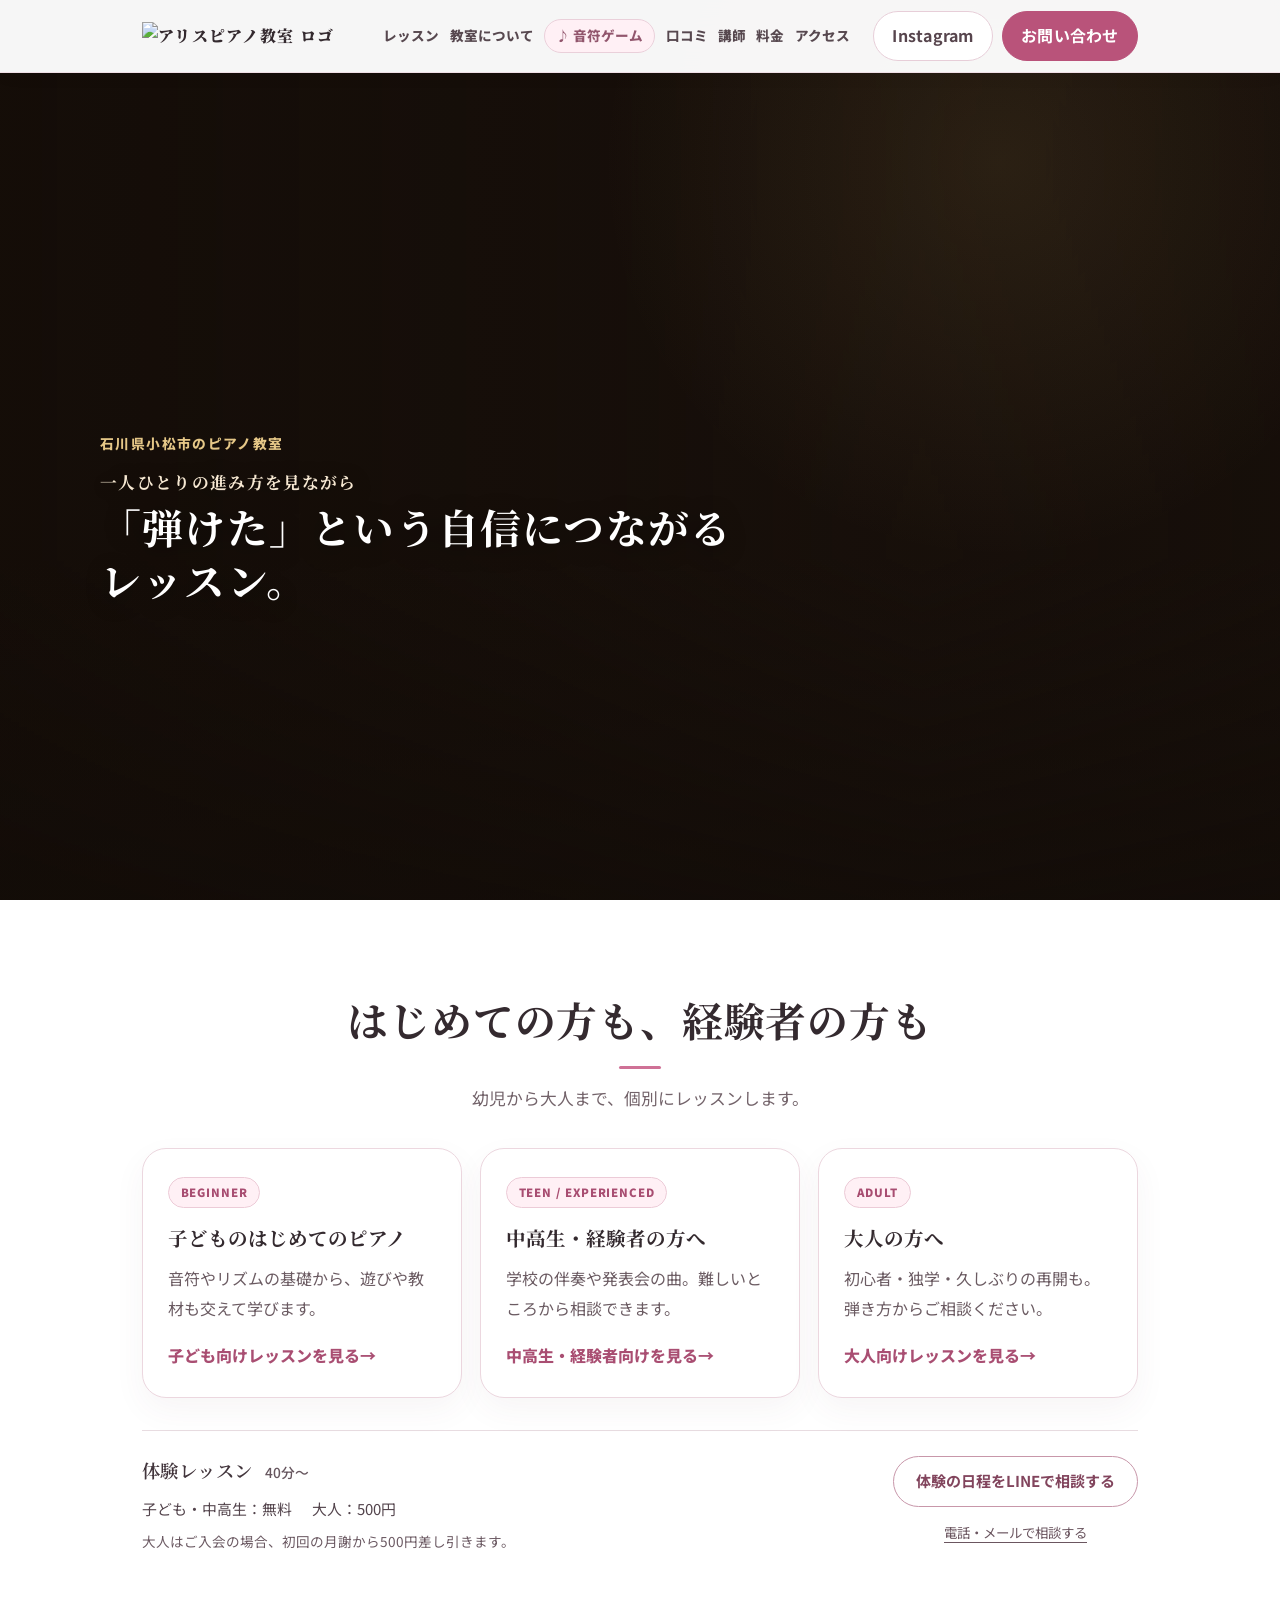
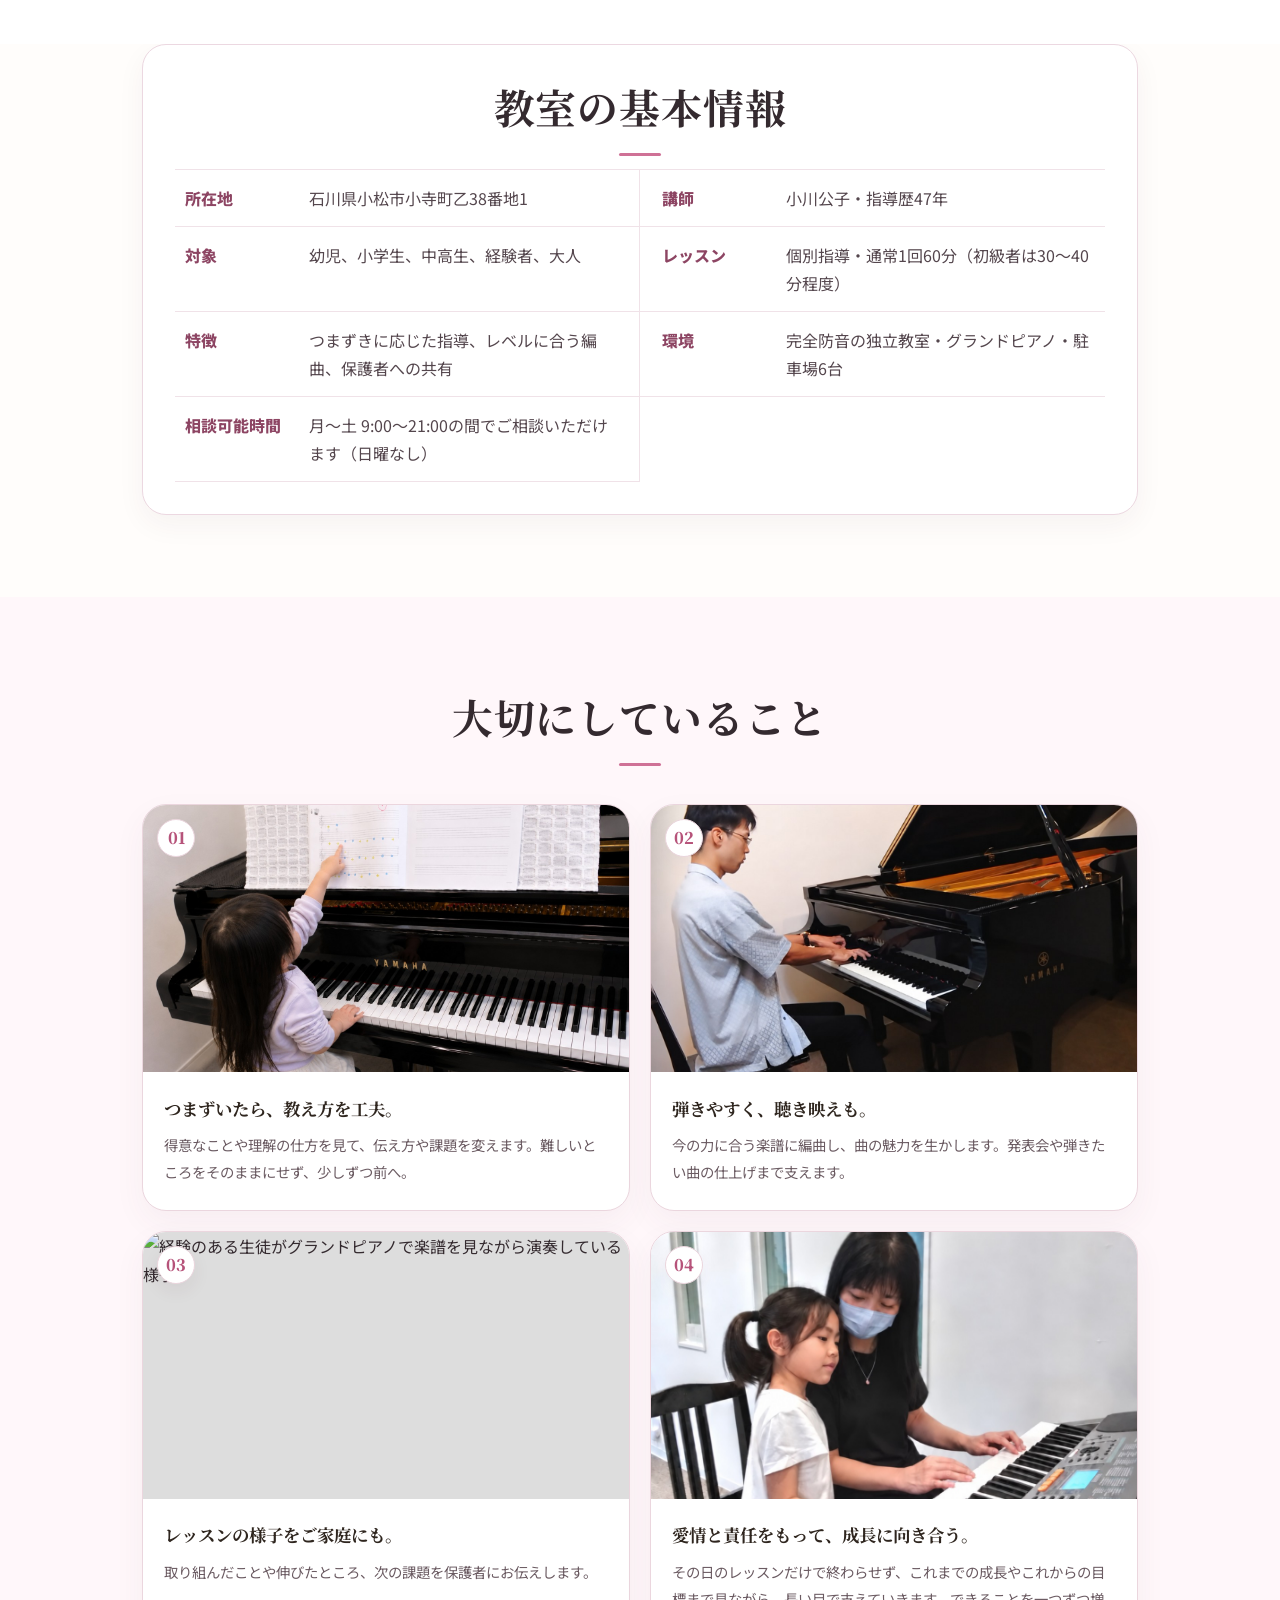
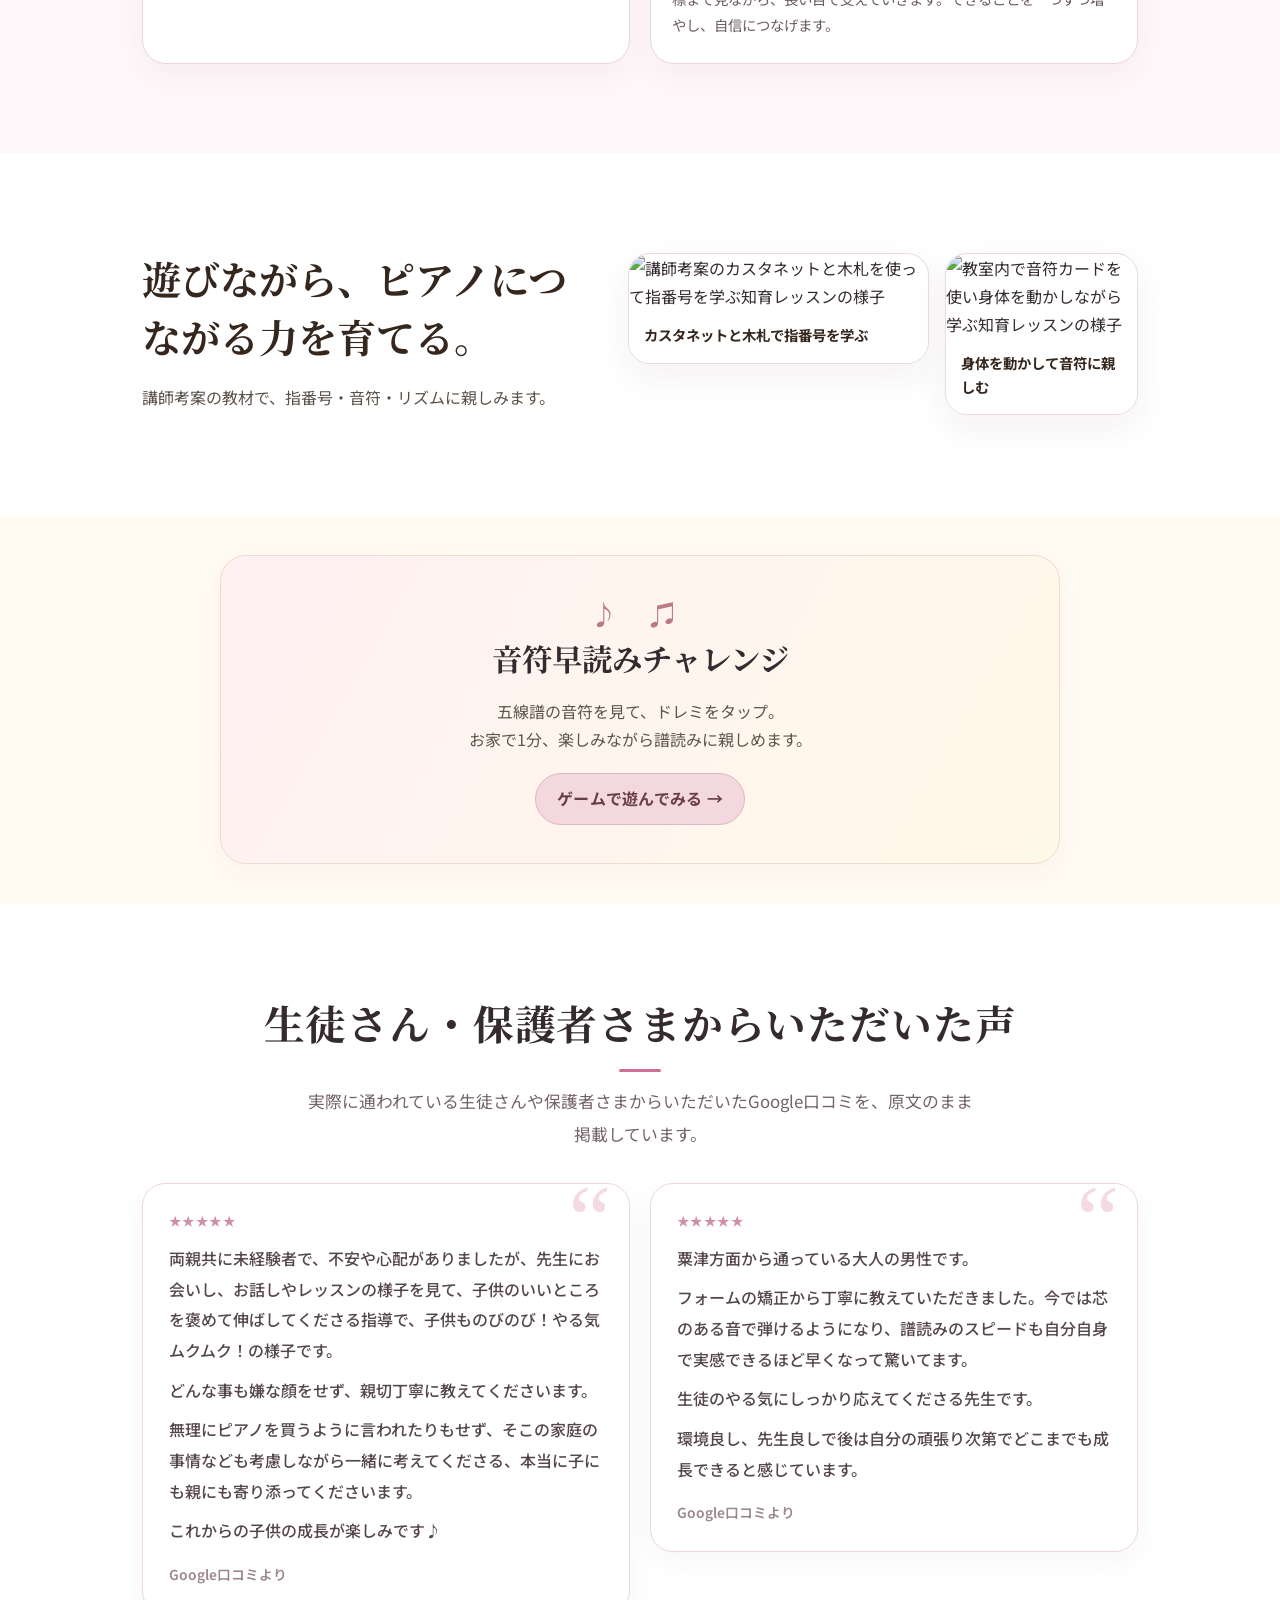
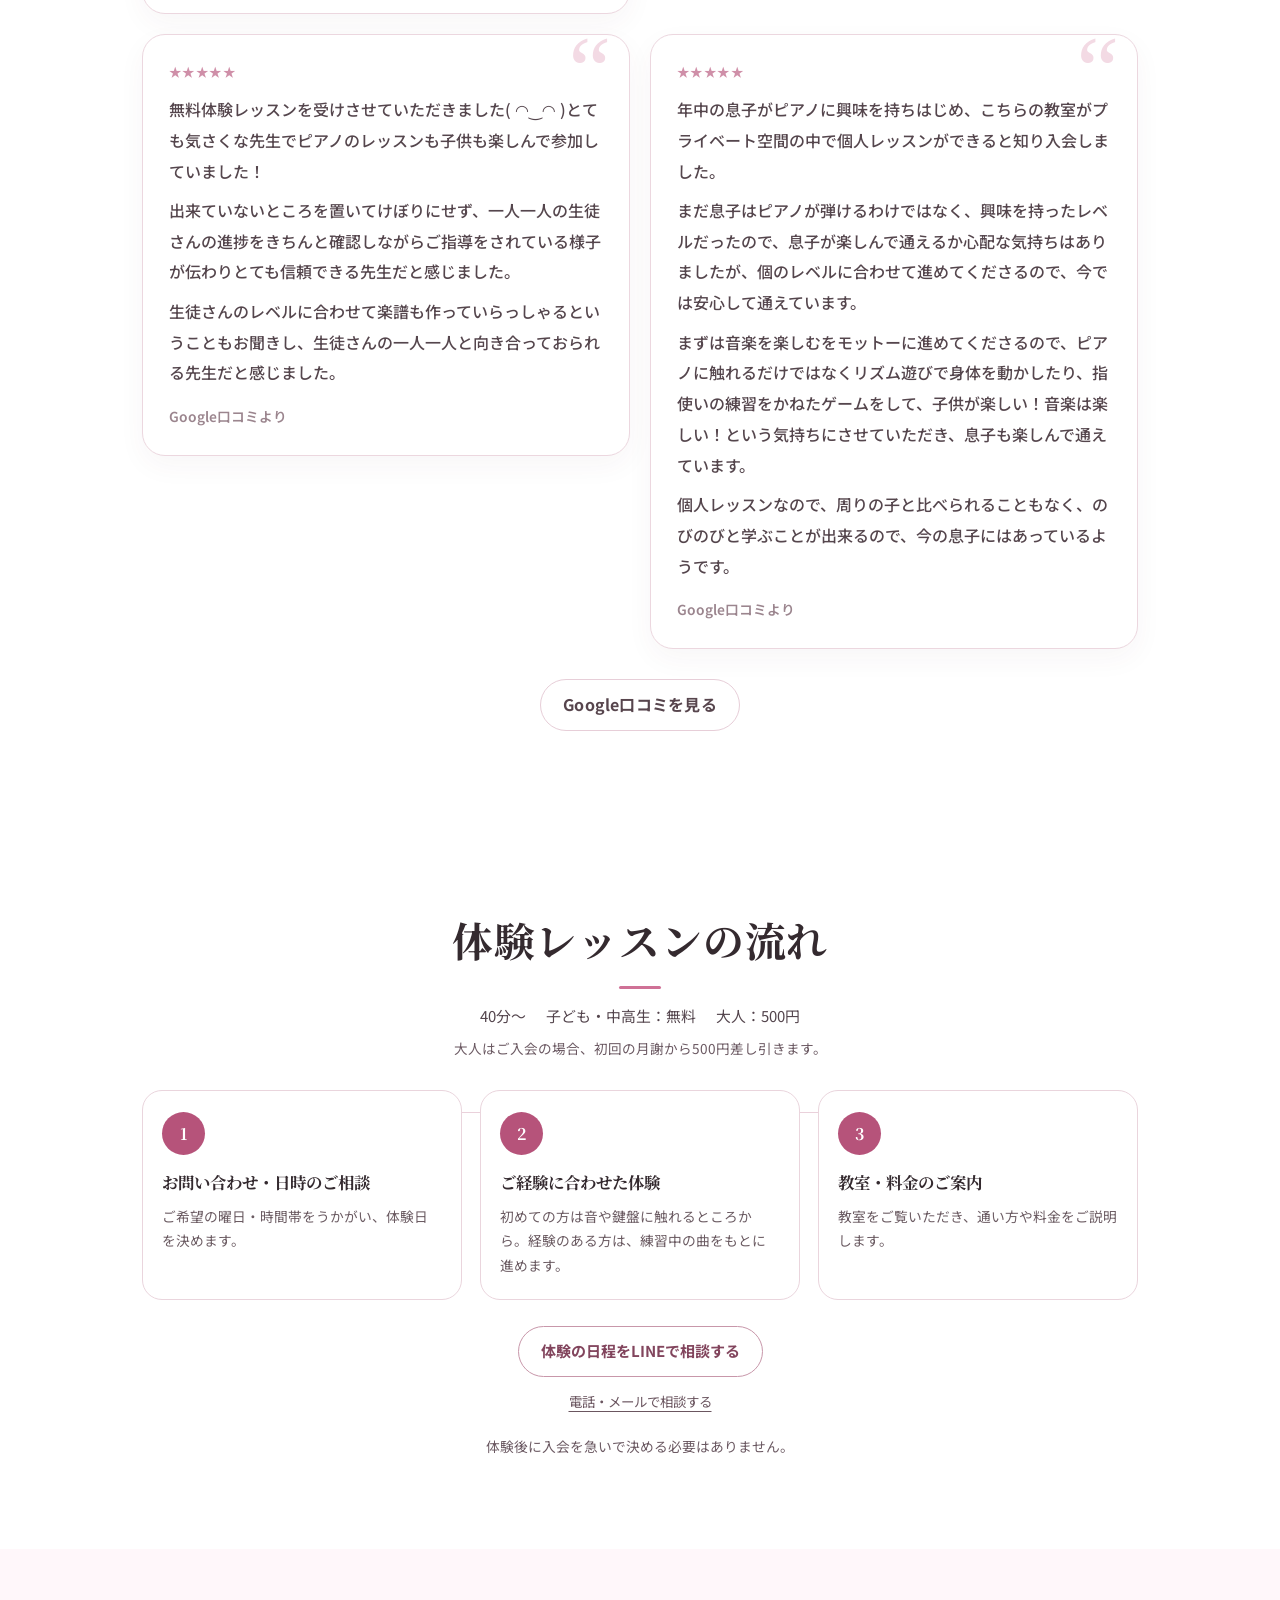
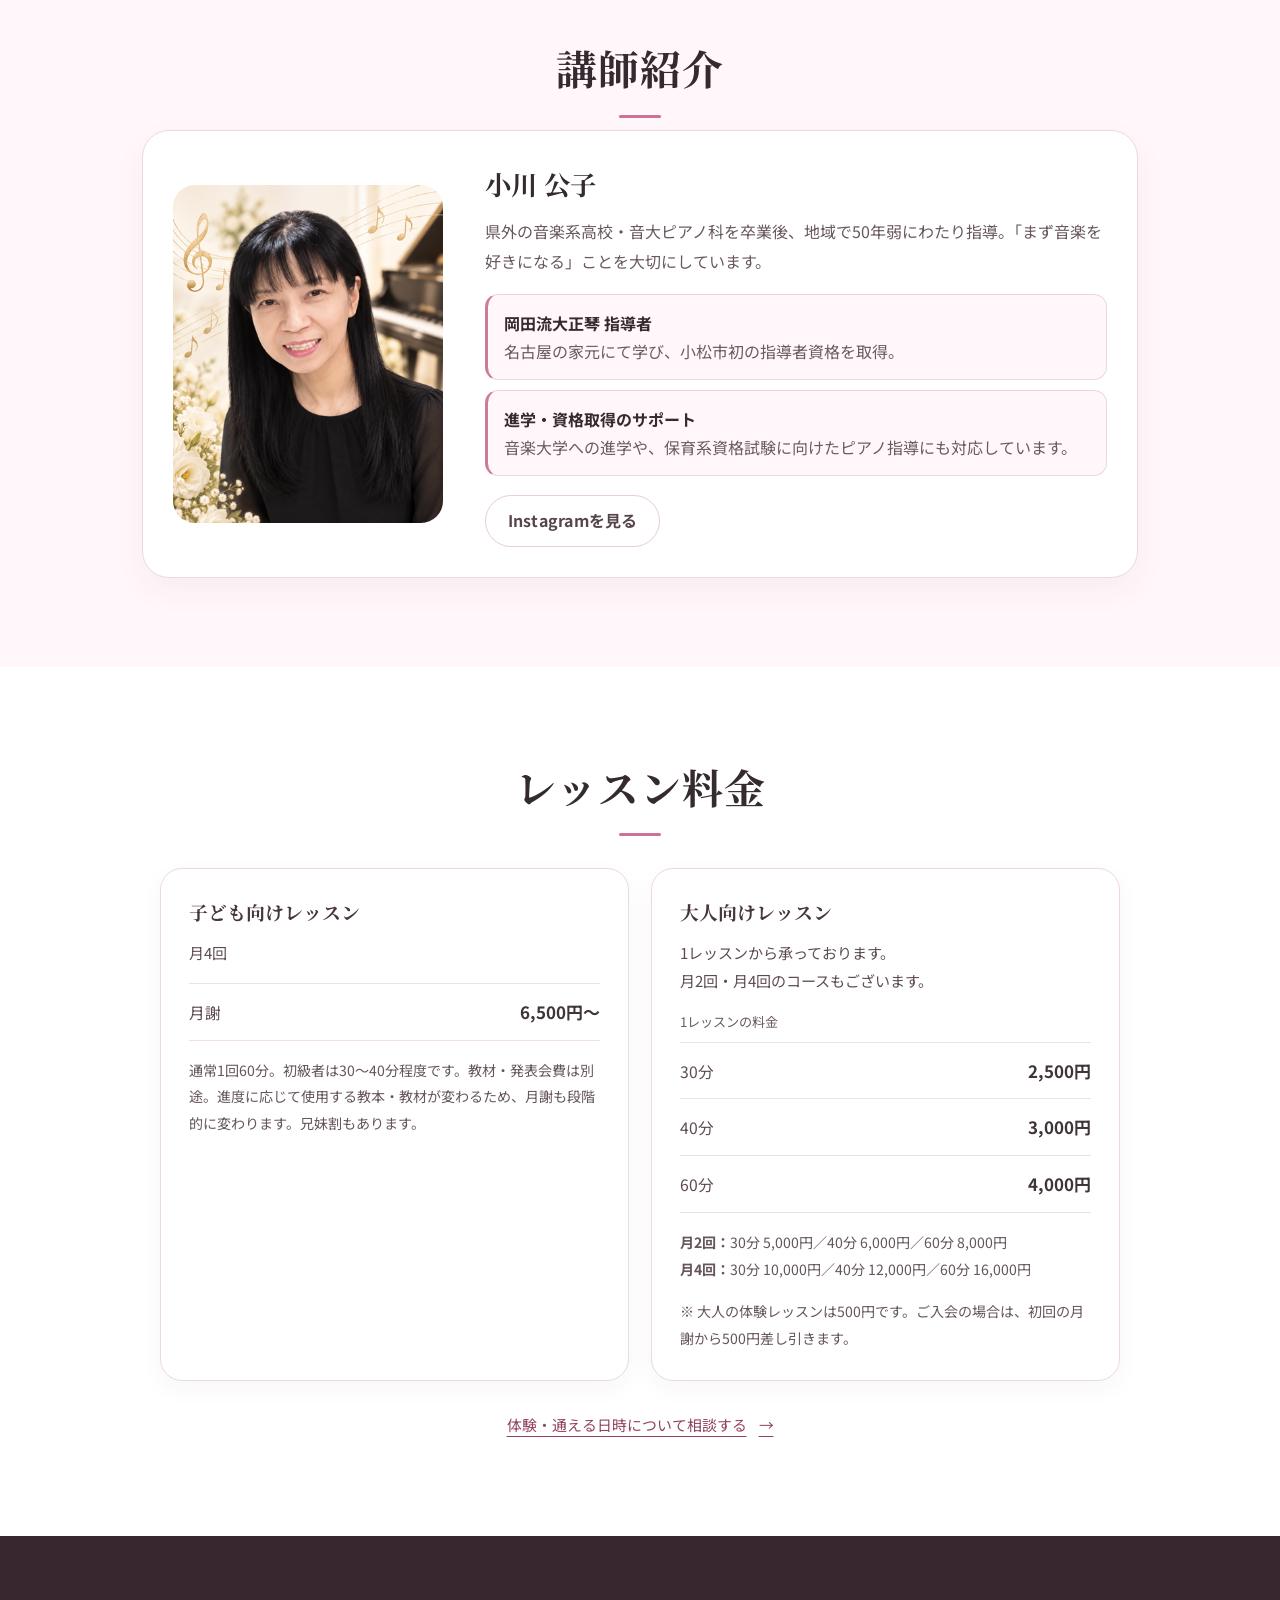
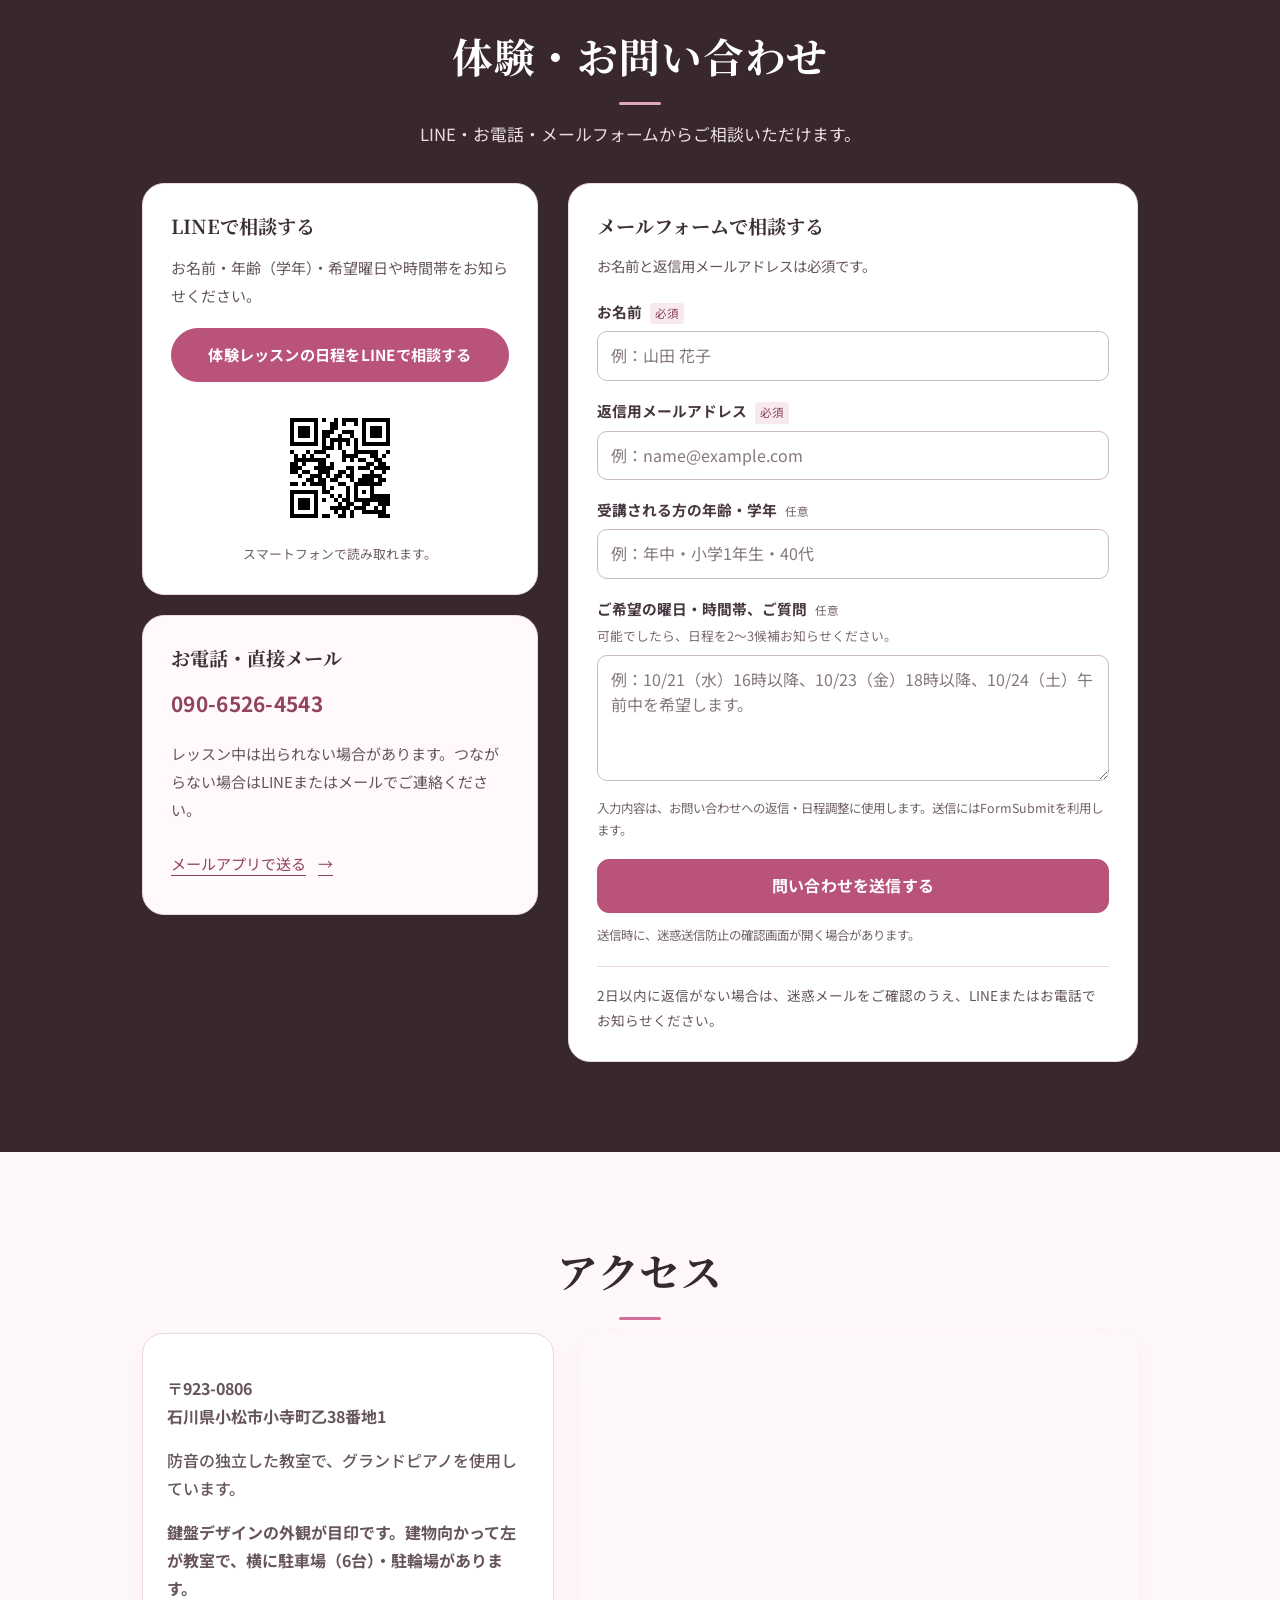
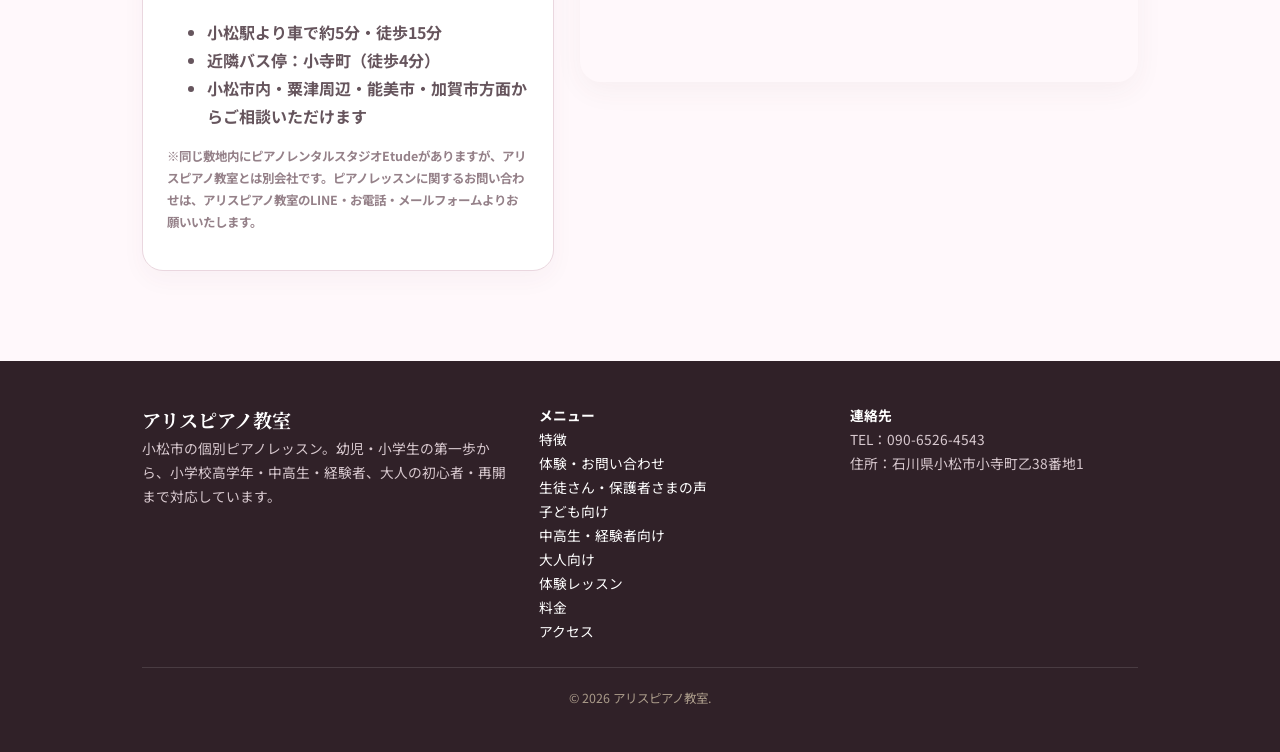
==== index.html @ 7a0a727b "Add files via upload" ====
<!DOCTYPE html>

<html lang="ja">
<head>
<meta charset="utf-8"/>
<meta content="width=device-width, initial-scale=1, viewport-fit=cover" name="viewport"/>
<title>アリスピアノ教室｜小松市の個別ピアノ教室｜通常1回60分（初級者を除く）</title>
<meta content="石川県小松市小寺町の個別ピアノ教室。幼児・小学生、中高生・経験者、大人の初心者・再開、学校伴奏、音大受験・保育志望まで対応。子どもは月4回6,500円〜、大人は30分・40分・60分のレッスン。体験レッスンは40分〜です。" name="description"/>
<link href="https://alicepiano-komatsu.com/" rel="canonical"/>
<meta content="ja_JP" property="og:locale"/>
<meta content="website" property="og:type"/>
<meta content="アリスピアノ教室" property="og:site_name"/>
<meta content="アリスピアノ教室｜小松市の個別ピアノ教室｜子ども・中高生・大人" property="og:title"/>
<meta content="小松市の個別ピアノ教室。幼児・小学生から中高生・経験者、大人まで対応。音色・表現、学校伴奏、好きな曲、音大受験・保育志望もご相談ください。" property="og:description"/>
<meta content="https://alicepiano-komatsu.com/" property="og:url"/>
<meta content="https://alicepiano-komatsu.com/assets/exterior.jpg" property="og:image"/>
<meta content="アリスピアノ教室の鍵盤デザインの外観" property="og:image:alt"/>
<meta content="1200" property="og:image:width"/>
<meta content="630" property="og:image:height"/>
<meta content="index,follow,max-image-preview:large,max-snippet:-1,max-video-preview:-1" name="robots"/>
<meta content="#fffaf2" name="theme-color"/>
<link as="image" fetchpriority="high" href="assets/exterior.jpg" rel="preload"/>
<meta content="telephone=no" name="format-detection"/>
<meta content="summary_large_image" name="twitter:card"/>
<meta content="アリスピアノ教室｜小松市の個別ピアノ教室｜子ども・中高生・大人" name="twitter:title"/>
<meta content="小松市小寺町の個別ピアノ教室。幼児・小学生、中高生・経験者、大人まで、目的と現在の課題に合わせて個別に指導します。" name="twitter:description"/>
<meta content="https://alicepiano-komatsu.com/assets/exterior.jpg" name="twitter:image"/>
<meta content="アリスピアノ教室" name="application-name"/>
<meta content="アリスピアノ教室" name="apple-mobile-web-app-title"/>
<meta content="rNXl_3tUO48WMAiAgyHZyWtbVhsdP74plJNq8ChcnkY" name="google-site-verification"/>
<link href="https://alicepiano-komatsu.com/favicon-v2.ico?v=2" rel="icon"/>
<link href="https://fonts.googleapis.com" rel="preconnect"/>
<link crossorigin="" href="https://fonts.gstatic.com" rel="preconnect"/>
<link href="https://fonts.googleapis.com/css2?family=Noto+Serif+JP:wght@500;600;700;800&amp;family=Noto+Sans+JP:wght@400;500;700;800&amp;display=swap" rel="stylesheet"/>
<style>:root{
      --ink:#1f1b18;
      --sub:#5d544c;
      --muted:#897d71;
      --line:#e8d9bf;
      --gold:#b1873f;
      --gold2:#d9bc7a;
      --cream:#faf6ee;
      --cream2:#fffaf2;
      --rose:#a85b5b;
      --green:#697463;
      --shadow:0 10px 30px rgba(55,38,18,.08);
      --radius:26px;
      --max:1120px;
    }
    *{box-sizing:border-box}
    html{scroll-behavior:smooth}
    body{margin:0;color:var(--ink);background:var(--cream2);font-family:'Noto Sans JP',system-ui,-apple-system,BlinkMacSystemFont,'Segoe UI',sans-serif;line-height:1.75;-webkit-text-size-adjust:100%;}
    img{display:block;max-width:100%;height:auto}
    a{color:inherit;text-decoration:none}
    .serif{font-family:'Noto Serif JP',serif}
    .wrap{max-width:var(--max);margin:auto;padding-inline:clamp(18px,4vw,42px)}
    .eyebrow{font-size:.78rem;letter-spacing:.16em;text-transform:uppercase;color:var(--gold);font-weight:800}
    .section{padding:clamp(64px,9vw,112px) 0;position:relative}
    .section-title{font-family:'Noto Serif JP',serif;font-size:clamp(1.65rem,4vw,2.8rem);line-height:1.35;margin:0 0 .75rem;text-align:center;letter-spacing:.04em}
    .section-lead{max-width:760px;margin:0 auto 36px;text-align:center;color:var(--sub);font-size:clamp(.95rem,2.2vw,1.05rem)}
    .btn{display:inline-flex;align-items:center;justify-content:center;gap:.5em;border-radius:999px;padding:.9rem 1.45rem;font-weight:700;letter-spacing:.02em;transition:.2s ease;box-shadow:none;border:1px solid transparent;white-space:nowrap}
    .btn.primary{background:#8f7040;color:#fff;border-color:#8f7040}
    .btn.secondary{background:rgba(255,255,255,.86);border-color:var(--line);color:var(--ink);box-shadow:none}
    .btn:hover{filter:brightness(.98);text-decoration:none}
    .pill{display:inline-flex;align-items:center;gap:.45em;border:1px solid var(--line);background:rgba(255,255,255,.74);border-radius:999px;padding:.45rem .78rem;font-size:.82rem;font-weight:800;color:#544330}

    /* Compact conversion sections */
    .quick-start{background:linear-gradient(180deg,#fffaf2,#fff)}
    .quick-grid{display:grid;grid-template-columns:repeat(4,1fr);gap:14px;margin-top:30px}
    .quick-card{background:#fff;border:1px solid var(--line);border-radius:22px;padding:1.1rem 1rem;box-shadow:0 10px 26px rgba(50,32,14,.06);min-height:150px}
    .quick-icon{width:44px;height:44px;border-radius:50%;display:grid;place-items:center;background:linear-gradient(135deg,#fff8ea,#f1dfba);color:var(--gold);font-family:'Noto Serif JP',serif;font-weight:900;margin-bottom:.72rem}
    .quick-card h3{font-family:'Noto Serif JP',serif;margin:0 0 .4rem;font-size:1.06rem;line-height:1.45}
    .quick-card p{margin:0;color:var(--sub);font-size:.88rem;line-height:1.65}

    /* Older students / experienced learners */
    .path-grid{display:grid;grid-template-columns:repeat(3,1fr);gap:18px;margin-top:30px}
    .path-card{position:relative;overflow:hidden;background:#fff;border:1px solid var(--line);border-radius:28px;padding:clamp(22px,3.5vw,32px);box-shadow:0 14px 36px rgba(50,32,14,.07)}
    .path-card::after{content:"";position:absolute;width:130px;height:130px;border-radius:50%;right:-52px;top:-52px;background:rgba(217,188,122,.15)}
    .path-card .tag{display:inline-flex;border-radius:999px;background:#fff6e6;border:1px solid rgba(177,135,63,.22);color:#8c5f20;padding:.28rem .72rem;font-weight:900;font-size:.78rem;margin-bottom:.8rem}
    .path-card h3{font-family:'Noto Serif JP',serif;font-size:clamp(1.25rem,2.7vw,1.65rem);line-height:1.45;margin:0 0 .6rem;position:relative}
    .path-card p{margin:0;color:var(--sub);position:relative}
    .path-card .path-link{display:inline-flex;margin-top:1rem;color:#8c5f20;font-weight:900;text-decoration:underline;text-underline-offset:.2em;position:relative}

    .experienced{background:linear-gradient(135deg,#f7f2e9 0%,#fff 50%,#f2eadc 100%)}
    .experienced-shell{display:grid;grid-template-columns:1.05fr .95fr;gap:clamp(28px,5vw,58px);align-items:center}
    .experienced-copy h2{font-family:'Noto Serif JP',serif;font-size:clamp(1.75rem,4vw,3rem);line-height:1.35;margin:.35rem 0 1rem;letter-spacing:.04em}
    .experienced-copy>p{color:var(--sub);font-size:1rem;margin:0 0 1rem}
    .experienced-points{display:grid;grid-template-columns:1fr 1fr;gap:10px;margin:1.35rem 0}
    .experienced-point{background:#fff;border:1px solid var(--line);border-radius:18px;padding:.78rem .9rem;font-weight:800;color:#46392f;box-shadow:0 8px 22px rgba(50,32,14,.04)}
    .experienced-point::before{content:"♪";color:var(--gold);font-weight:900;margin-right:.45em}
    .experienced-actions{display:flex;gap:.75rem;flex-wrap:wrap;margin-top:1.3rem}
    .experienced-photos{display:grid;grid-template-columns:.92fr 1.08fr;gap:14px;align-items:end}
    .experienced-photo{margin:0;border-radius:26px;overflow:hidden;background:#ddd;box-shadow:var(--shadow);border:1px solid rgba(255,255,255,.8);position:relative}
    .experienced-photo:first-child{transform:translateY(28px)}
    .experienced-photo img{width:100%;height:100%;object-fit:cover}
    .experienced-photo:first-child img{aspect-ratio:4/3}
    .experienced-photo:last-child img{aspect-ratio:4/5;object-position:center 42%}
    .experienced-photo figcaption{position:absolute;left:12px;right:12px;bottom:12px;background:rgba(255,250,242,.92);border-radius:999px;padding:.48rem .7rem;text-align:center;font-size:.78rem;font-weight:900;color:#3b3028;backdrop-filter:blur(8px)}
    .availability{background:linear-gradient(135deg,#fff8ea,#fff)}
    .availability-card{max-width:900px;margin:auto;background:#fff;border:1px solid var(--line);border-radius:30px;padding:clamp(22px,4vw,34px);box-shadow:var(--shadow);display:grid;grid-template-columns:1fr auto;gap:24px;align-items:center}
    .availability-card h2{font-family:'Noto Serif JP',serif;font-size:clamp(1.55rem,3.6vw,2.35rem);margin:0 0 .55rem;line-height:1.35}
    .availability-card p{margin:0;color:var(--sub);font-weight:700}
    .availability-pills{display:flex;flex-wrap:wrap;gap:.6rem;margin-top:1rem}
    .availability-pills span{display:inline-flex;border-radius:999px;border:1px solid var(--line);background:#fffaf2;padding:.42rem .78rem;font-size:.85rem;font-weight:900;color:#4a3d32}
    .availability-pills .open{background:#eef8ee;border-color:#bdd8bf;color:#496b4e}
    .availability-pills .limited{background:#fff8e8;border-color:#e4cf9b;color:#806127}
    .availability-pills .busy{background:#fff1e9;border-color:#e6c2b0;color:#94523c}
    .review-section{background:#fff}
    .review-grid{display:grid;grid-template-columns:repeat(2,1fr);gap:18px;margin-top:32px;align-items:stretch}
    .review-card{background:linear-gradient(180deg,#fff,#fffaf2);border:1px solid var(--line);border-radius:26px;padding:clamp(20px,3vw,28px);box-shadow:0 12px 34px rgba(50,32,14,.07)}
    .review-stars{color:var(--gold);font-weight:900;letter-spacing:.08em;margin-bottom:.65rem}
    .review-card blockquote{margin:0;color:#3a3028;font-weight:700;line-height:1.8}
    .review-card blockquote p{margin:.55rem 0}
    .review-card cite{display:block;margin-top:1rem;color:var(--muted);font-style:normal;font-size:.86rem;font-weight:800}
    .review-note{max-width:760px;margin:22px auto 0;text-align:center;color:var(--sub);font-size:.9rem}
    .compact-link-row{display:flex;justify-content:center;gap:.8rem;flex-wrap:wrap;margin-top:24px}
    .micro-note{font-size:.78rem!important;color:var(--muted)!important;margin-top:.7rem!important}

    /* Conversion / trust helpers */
    .hero-reassurance{margin:.15rem 0 0;color:#f1dfc8;font-size:.84rem;font-weight:700}
    .cta-note{margin:.65rem 0 0;color:var(--muted);font-size:.84rem;font-weight:700}
    .availability-cta{display:flex;flex-direction:column;align-items:flex-start;gap:.6rem;min-width:230px}
    .availability-cta .btn{width:100%}
    @media (max-width:980px){.availability-cta{min-width:0;width:100%}}

    /* Header */
    .site-header{position:fixed;top:0;left:0;right:0;z-index:80;background:rgba(255,250,242,.84);backdrop-filter:blur(14px);border-bottom:1px solid rgba(232,217,191,.7)}
    .nav{height:70px;display:flex;align-items:center;justify-content:space-between;gap:18px}
    .brand{display:flex;align-items:center;gap:.75rem;font-weight:900;letter-spacing:.08em;font-family:'Noto Serif JP',serif}
    .brand-logo{width:clamp(160px,20vw,230px);height:auto;display:block}
    .brand-mark{width:36px;height:36px;border-radius:50%;display:grid;place-items:center;background:linear-gradient(135deg,#fff,#f0dfbd);border:1px solid var(--line);color:var(--gold);font-size:1.1rem}
    .nav-links{display:flex;gap:1.1rem;align-items:center;font-size:.88rem;font-weight:800;color:#453a30}
    .nav-links a{padding:.55rem .1rem;position:relative}
    .nav-links a::after{content:"";position:absolute;left:0;right:0;bottom:.32rem;height:1px;background:var(--gold);transform:scaleX(0);transition:.25s ease}
    .nav-links a:hover::after{transform:scaleX(1)}
    .nav-actions{display:flex;gap:.65rem;align-items:center}
    .hamb{display:none;border:0;background:transparent;font-size:1.8rem;color:var(--ink)}

    /* Hero */
    .hero{min-height:100svh;padding-top:70px;position:relative;overflow:hidden;background:#18100b;color:#fff;display:grid;align-items:end}
    .hero-bg{position:absolute;inset:0;overflow:hidden;background:#18100b}
    .hero-slide{position:absolute;inset:0;background-size:cover;background-position:center;opacity:0;transform:scale(1.04);animation:heroFade 18s infinite;filter:saturate(.98);will-change:opacity,transform}
    .hero-slide:nth-child(1){background-image:url('https://alicepiano-komatsu.com/assets/exterior.jpg');background-position:center 52%;animation-delay:0s}
    .hero-slide:nth-child(2){background-image:url('https://alicepiano-komatsu.com/assets/grand-piano-front.jpg');background-position:center 50%;animation-delay:6s}
    .hero-slide:nth-child(3){background-image:url('https://alicepiano-komatsu.com/assets/classroom-wide.jpg');background-position:center 50%;animation-delay:12s}
    @keyframes heroFade{0%{opacity:0;transform:scale(1.04)}8%{opacity:1;transform:scale(1)}33%{opacity:1;transform:scale(1)}43%{opacity:0;transform:scale(1.02)}100%{opacity:0;transform:scale(1.04)}}
.hero-bg::after{content:"";position:absolute;inset:0;background:linear-gradient(90deg,rgba(19,12,7,.66) 0%,rgba(19,12,7,.38) 42%,rgba(19,12,7,.10) 72%,rgba(19,12,7,.32) 100%)}

    .hero::after{content:"";position:absolute;inset:0;background:radial-gradient(circle at 78% 18%,rgba(218,180,102,.10),transparent 32%),linear-gradient(180deg,transparent 62%,rgba(18,12,8,.62));pointer-events:none}
    .hero-inner{position:relative;z-index:2;width:100%;padding:clamp(76px,12vw,138px) 0 56px}
    .hero-grid{display:grid;grid-template-columns:minmax(0,1.1fr) 380px;gap:clamp(26px,5vw,64px);align-items:end}
    .hero-copy{max-width:760px}
    .hero-kicker{font-weight:800;letter-spacing:.16em;color:#e5c787;margin:0 0 1rem;font-size:.86rem}
    .hero h1{font-family:'Noto Serif JP',serif;font-size:clamp(1.28rem,3.45vw,2.55rem);line-height:1.30;max-width:640px;margin:0 0 .9rem;text-shadow:0 4px 22px rgba(0,0,0,.48);letter-spacing:.03em}
    .hero h1 span{display:block;font-size:clamp(.78rem,1.65vw,1.05rem);font-weight:700;margin-bottom:.42rem;letter-spacing:.08em;color:#f6e8d2}
    .hero-lead{font-size:clamp(.88rem,1.7vw,1.05rem);max-width:620px;margin:0 0 1.25rem;color:#fff8ee}
    .hero-badges{display:flex;flex-wrap:wrap;gap:.62rem;margin:0 0 1.45rem}
    .hero-badges .pill{background:rgba(255,255,255,.12);color:#fff;border-color:rgba(255,255,255,.28);backdrop-filter:blur(8px)}
    .hero-buttons{display:flex;flex-wrap:wrap;gap:.8rem;margin-bottom:.9rem}
    .hero-note{font-size:.84rem;color:#e5d3bd;margin:0}

    .floating-cta{position:fixed;left:0;right:0;bottom:0;z-index:75;display:none;padding:10px 14px calc(10px + env(safe-area-inset-bottom));background:rgba(255,250,242,.9);backdrop-filter:blur(12px);border-top:1px solid var(--line)}
    .floating-cta .btn{width:100%;padding:.85rem 1rem}

    @media (max-width:780px){
      .trial-notice-inner{grid-template-columns:1fr}
      .trial-notice-actions{justify-content:flex-start}
      .trial-notice-actions .btn{width:100%}
    }

    /* Visual reasons */
    .visual-reasons{background:linear-gradient(180deg,#faf6ee,#fffaf2)}
    .visual-reason-grid{display:grid;grid-template-columns:repeat(4,1fr);gap:18px;margin-top:34px}
    .visual-reason-card{background:#fff;border:1px solid var(--line);border-radius:28px;overflow:hidden;box-shadow:0 14px 36px rgba(50,32,14,.08)}
    .visual-reason-photo{position:relative;aspect-ratio:4/3;background:#ddd;overflow:hidden}
    .visual-reason-photo img{width:100%;height:100%;object-fit:cover;transition:transform .35s ease}
    .visual-reason-card:hover .visual-reason-photo img{transform:scale(1.035)}
    .visual-reason-badge{position:absolute;left:14px;top:14px;display:inline-flex;align-items:center;justify-content:center;min-width:42px;height:42px;border-radius:50%;background:rgba(255,250,242,.92);border:1px solid rgba(255,255,255,.8);font-family:'Noto Serif JP',serif;font-weight:900;color:var(--gold);box-shadow:0 8px 22px rgba(0,0,0,.12)}
    .visual-reason-body{padding:1.15rem 1.1rem 1.25rem}
    .visual-reason-body h3{font-family:'Noto Serif JP',serif;font-size:1.12rem;line-height:1.45;margin:0 0 .45rem;color:#2f261f}
    .visual-reason-body p{margin:0;color:var(--sub);font-size:.9rem;line-height:1.65}
    .reason-chip-row{display:flex;flex-wrap:wrap;justify-content:center;gap:.65rem;margin-top:28px}
    .reason-chip{display:inline-flex;align-items:center;border:1px solid rgba(177,135,63,.25);background:#fff;border-radius:999px;padding:.48rem .82rem;font-size:.84rem;font-weight:900;color:#493b30;box-shadow:0 8px 22px rgba(50,32,14,.04)}
    .reason-chip::before{content:"♪";color:var(--gold);margin-right:.42em;font-weight:900}

    /* Studio gallery */
    .studio{background:#fff}
    .gallery{display:grid;grid-template-columns:1.2fr .8fr;grid-template-rows:260px 260px;gap:18px}
    .gallery figure{margin:0;border-radius:24px;overflow:hidden;position:relative;box-shadow:var(--shadow);background:#ddd}
    .gallery figure:first-child{grid-row:1/3}
    .gallery img{width:100%;height:100%;object-fit:cover}
    .caption{position:absolute;left:18px;right:18px;bottom:18px;background:rgba(255,250,242,.9);border:1px solid rgba(255,255,255,.8);border-radius:999px;padding:.62rem .9rem;font-weight:900;color:#3b3028;text-align:center;backdrop-filter:blur(10px)}

    /* Trial flow */
    .trial{background:linear-gradient(180deg,#fff,#fff8eb)}
    .steps{display:grid;grid-template-columns:repeat(5,1fr);gap:14px;margin-top:34px}
    .step{position:relative;background:#fff;border:1px solid var(--line);border-radius:22px;padding:1.15rem 1rem 1.25rem;box-shadow:0 10px 26px rgba(54,33,8,.06)}
    .step b{display:inline-grid;place-items:center;width:42px;height:42px;background:linear-gradient(135deg,#c59a4a,#9c7130);color:#fff;border-radius:50%;font-family:'Noto Serif JP',serif;margin-bottom:.8rem}
    .step h3{font-family:'Noto Serif JP',serif;font-size:1rem;margin:0 0 .45rem}
    .step p{margin:0;color:var(--sub);font-size:.86rem;line-height:1.65}

    /* Price */
    .pricing{background:#fff}
    .price-box{max-width:780px;margin:auto;background:linear-gradient(135deg,#fff,#fff8ed);border:1px solid var(--line);border-radius:32px;padding:clamp(24px,5vw,44px);box-shadow:var(--shadow);display:grid;grid-template-columns:1fr auto;gap:28px;align-items:center}
    .price-label{display:inline-flex;align-items:center;border-radius:999px;background:#fff6e6;border:1px solid rgba(177,135,63,.24);color:#8c5f20;padding:.3rem .72rem;font-size:.78rem;font-weight:900;margin-bottom:.7rem}
    .price-title{font-family:'Noto Serif JP',serif;font-size:1.45rem;font-weight:800;margin:0 0 .5rem}
    .price-num{font-family:'Noto Serif JP',serif;font-size:clamp(1.35rem,2.7vw,1.7rem);line-height:1.5;color:var(--ink);font-weight:700;white-space:nowrap}
    .price-num small{display:inline;font-family:'Noto Sans JP',sans-serif;font-size:.9rem;line-height:1.4;color:var(--sub);font-weight:600;margin-right:.35rem}
    .price-box ul{margin:1rem 0 0;padding:0;list-style:none;display:grid;gap:.45rem;color:var(--sub);font-weight:700}
    .price-box li::before{content:"✓";color:var(--gold);font-weight:900;margin-right:.45em}
    .pricing-grid{max-width:920px;margin:auto;display:grid;gap:18px}
    .adult-price-list{display:grid;gap:.6rem;margin-top:1rem;min-width:220px}
    .adult-price-row{display:flex;justify-content:space-between;align-items:baseline;gap:1rem;border-bottom:1px solid var(--line);padding:.45rem 0}
    .adult-price-row:last-child{border-bottom:0}
    .adult-price-row span{color:var(--sub);font-weight:700}
    .adult-price-row strong{font-family:'Noto Serif JP',serif;font-size:1.08rem;color:var(--ink);font-weight:700;white-space:nowrap}
    .adult-course-grid{display:grid;grid-template-columns:1fr 1fr;gap:14px;margin-top:1rem}
    .adult-course-card{border:1px solid var(--line);background:#fff;border-radius:18px;padding:1rem}
    .adult-course-card h4{font-family:'Noto Serif JP',serif;font-size:1.08rem;margin:0 0 .25rem}
    .adult-course-unit{margin:0 0 .65rem;color:var(--sub);font-size:.86rem}
    .adult-course-unit strong{color:var(--gold);font-size:1.12rem}
    .adult-course-card .adult-price-row strong{font-size:1.08rem}
    .adult-price-caution{margin:.85rem 0 0;color:var(--muted);font-size:.8rem;line-height:1.65}
    @media(max-width:620px){.adult-course-grid{grid-template-columns:1fr}}

    /* Teacher */
    .teacher{background:var(--cream)}
    .teacher-card{display:grid;grid-template-columns:280px 1fr;gap:34px;align-items:center;background:#fff;border:1px solid var(--line);border-radius:32px;padding:clamp(22px,4vw,36px);box-shadow:var(--shadow)}
    .teacher-photo{border-radius:24px;overflow:hidden;background:#fff7ec;aspect-ratio:1/1;box-shadow:0 10px 28px rgba(55,38,18,.1)}
    .teacher-photo img{width:100%;height:100%;object-fit:cover}
    .teacher-card h3{font-family:'Noto Serif JP',serif;font-size:1.7rem;margin:0 0 .5rem}
    .teacher-card p{color:var(--sub);margin:.5rem 0}
    .teacher-profile-list{margin:1.05rem 0 0;padding:0;list-style:none;display:grid;gap:.7rem}
    .teacher-profile-list li{padding:.8rem .9rem;border-left:3px solid var(--gold2);background:#fffaf2;border-radius:0 12px 12px 0;color:var(--sub)}
    .teacher-profile-list strong{color:var(--ink)}

    /* FAQ and contact */
    .faq{background:#fff}
    .faq-list{max-width:880px;margin:auto;display:grid;gap:12px}
    details{background:#fff;border:1px solid var(--line);border-radius:18px;padding:1rem 1.15rem;box-shadow:0 8px 22px rgba(50,32,14,.04)}
    summary{cursor:pointer;font-weight:900;color:#382d25}
    details p{margin:.75rem 0 0;color:var(--sub)}
    .contact{background:#1f1711;color:#fff;overflow:hidden}
    .contact::before{content:"";position:absolute;inset:0;background-image:linear-gradient(90deg,rgba(31,23,17,.95),rgba(31,23,17,.68)),url('https://alicepiano-komatsu.com/assets/music-score.jpg');background-size:cover;background-position:center;opacity:.9}
    .contact .wrap{position:relative;z-index:2}
    .contact .section-title,.contact .section-lead{color:#fff}
    .contact-grid{display:grid;grid-template-columns:1fr 1fr 1.15fr;gap:18px}
    .contact-card{background:rgba(255,250,242,.96);color:var(--ink);border:1px solid rgba(255,255,255,.4);border-radius:26px;padding:1.4rem;box-shadow:0 18px 60px rgba(0,0,0,.2)}
    .contact-card h3{font-family:'Noto Serif JP',serif;margin:0 0 .7rem;font-size:1.22rem}
    .line-url{display:block;margin:.75rem 0 0;word-break:break-all;color:#885d1f;text-decoration:underline;font-weight:800}
    .qr{width:138px;border-radius:14px;margin:.9rem auto;background:#fff;border:8px solid #fff}
    .tel{font-family:'Noto Serif JP',serif;font-size:1.65rem;font-weight:800;color:#8c5f20;margin:.4rem 0 1rem}
    form{display:grid;gap:.65rem}
    input,textarea{width:100%;border:1px solid #d8cab6;border-radius:12px;padding:.75rem .85rem;font:inherit;background:#fff;color:#222}
    textarea{min-height:110px;resize:vertical}
    button{border:0;font:inherit;cursor:pointer}

    /* Access/footer */
    .access{background:#fff}
    .access-grid{display:grid;grid-template-columns:.85fr 1.15fr;gap:24px;align-items:start}
    .access-card{background:var(--cream);border:1px solid var(--line);border-radius:24px;padding:1.4rem;color:var(--sub);font-weight:700}
    .map iframe{width:100%;aspect-ratio:16/10;border:0;border-radius:24px;box-shadow:var(--shadow)}
    .footer{background:#15100d;color:#d8c8b2;padding:42px 0;font-size:.86rem}
    .footer-grid{display:grid;grid-template-columns:1.3fr 1fr 1fr;gap:22px;align-items:start}
    .footer a{color:#fff}
    .copyright{border-top:1px solid rgba(255,255,255,.12);margin-top:24px;padding-top:20px;text-align:center;color:#a99a89;font-size:.78rem}

    @media (max-width:980px){
      .nav-links{display:none}
      .hamb{display:block}
      .nav.open .nav-links{display:flex;position:absolute;left:16px;right:16px;top:76px;background:#fffaf2;border:1px solid var(--line);border-radius:22px;box-shadow:var(--shadow);padding:1rem;flex-direction:column;align-items:flex-start}
      .nav-actions .btn.secondary{display:none}
      .hero-grid,.teacher-card,.contact-grid,.access-grid,.footer-grid,.experienced-shell{grid-template-columns:1fr}
      .quick-grid,.path-grid{grid-template-columns:1fr 1fr}
      .recommend-grid,.review-grid,.availability-card{grid-template-columns:1fr}
      .availability-card{text-align:left}
      .experienced-photo:first-child{transform:none}
      .feature-grid{grid-template-columns:1fr 1fr}
      .visual-reason-grid{grid-template-columns:1fr 1fr}
      .difference-grid{grid-template-columns:1fr}
      .steps{grid-template-columns:1fr 1fr}
      .gallery{grid-template-rows:auto}
      
      
      .price-box{grid-template-columns:1fr;text-align:center}
      .floating-cta{display:block}
      .hero{min-height:92svh}
    }
    @media (max-width:620px){
      .site-header .btn.primary{display:none}
      .hero h1{font-size:clamp(1.12rem,5.25vw,1.65rem);line-height:1.30;max-width:100%}
      .hero h1 span{font-size:clamp(.72rem,3.25vw,.9rem)}
      .brand{font-size:.9rem}
      .brand-logo{width:150px}
      .hero-inner{padding-bottom:84px}
      .hero-buttons .btn{width:100%}
      .feature-grid,.steps,.quick-grid,.path-grid,.review-grid,.visual-reason-grid,.experienced-points{grid-template-columns:1fr}
      .aud-card{min-height:280px}
      
      .contact-grid{gap:14px}
      .qr{width:150px}
      .section{padding:58px 0}
    }

.line-easy-note{
  margin:.2rem 0 1rem;
  padding:.75rem .85rem;
  border-radius:14px;
  background:#fff8e8;
  border:1px solid #e4cf9b;
  color:#5b4724;
  font-size:.88rem;
  line-height:1.65;
}


    @media (prefers-reduced-motion: reduce){
      .hero-slide{animation:none;opacity:0;transform:none}
      .hero-slide:first-child{opacity:1}
    }



/* Early learning */
.early-learning{background:#fbf8f2}
.early-learning-shell{display:grid;grid-template-columns:minmax(0,.9fr) minmax(0,1.1fr);gap:2rem;align-items:center;padding:2rem;border:1px solid #eadfca;border-radius:24px;background:#fff;box-shadow:0 12px 32px rgba(58,38,20,.06)}
.early-learning-copy h2{font-family:'Noto Serif JP',serif;margin:.35rem 0 1rem;font-size:clamp(1.7rem,3vw,2.45rem);line-height:1.3;color:#35271e}
.early-learning-copy p{margin:.75rem 0;color:#5b5149;line-height:1.9}
.early-learning-points{display:flex;flex-wrap:wrap;gap:.55rem;margin-top:1.15rem}
.early-learning-points span{display:inline-flex;align-items:center;padding:.48rem .72rem;border-radius:999px;background:#f7efe1;border:1px solid #e4d3b5;color:#604a2d;font-size:.83rem;font-weight:700}
.early-learning-photos{display:grid;grid-template-columns:minmax(0,1.22fr) minmax(0,.78fr);gap:1rem;align-items:start}
.early-learning-photo{margin:0;overflow:hidden;border-radius:18px;background:#f7f4ee;border:1px solid #e8dfd2}
.early-learning-photo img{display:block;width:100%;height:auto}
.early-learning-photo figcaption{padding:.8rem .9rem 1rem;color:#62574e;font-size:.82rem;line-height:1.65}
.early-learning-photo figcaption strong{color:#35271e;font-size:.9rem}
@media(max-width:860px){.early-learning-shell{grid-template-columns:1fr;padding:1.3rem}.early-learning-photos{grid-template-columns:1fr 1fr}}
@media(max-width:560px){.early-learning-photos{grid-template-columns:1fr}.early-learning-photo img{max-height:none}}

/* Calm, trust-focused refinements */
.path-card,.visual-reason-card,.review-card,.step,.contact-card{box-shadow:0 8px 24px rgba(50,32,14,.05)}
.availability{background:#fbf8f2}
.availability-card{box-shadow:0 8px 24px rgba(50,32,14,.05);border-radius:24px}
.availability-card p{font-weight:500}
.review-stars{font-size:.86rem;letter-spacing:.12em;opacity:.72}
.hero-kicker{letter-spacing:.10em;text-transform:none}
.hero-lead{line-height:1.9}
.contact-card{border-color:rgba(232,217,191,.9)}
@media(max-width:620px){.hero-buttons .btn{width:auto}.hero-buttons{align-items:flex-start}}

    .single-lesson-note{
      margin:1.25rem auto 0;
      text-align:center;
      font-size:clamp(1rem,2.2vw,1.12rem);
      line-height:1.8;
      font-weight:700;
      color:#4b3d32;
    }


.trial-reassurance{
  max-width:720px;
  margin:1.1rem auto 1.25rem;
  padding:1rem 1.15rem;
  text-align:left;
  border:1px solid #ead2dc;
  border-radius:16px;
  background:#fff7fa;
  color:#604e56;
  font-size:.92rem;
  line-height:1.75;
}
.trial-reassurance strong{display:block;color:#3b3035;margin-bottom:.2rem}
.trial-reassurance span{display:block}


/* Compact school facts: useful to visitors and machine-readable summaries without making the page busy. */
.school-overview{padding:0 0 clamp(54px,7vw,82px);background:#fffdfb}
.school-overview-card{max-width:1040px;margin:0 auto;border:1px solid #ecd8e1;border-radius:24px;background:#fff;padding:clamp(22px,3vw,32px);box-shadow:0 10px 28px rgba(75,46,60,.05)}
.school-overview .section-title{font-size:clamp(1.45rem,3vw,2rem);margin-bottom:22px}
.school-overview-list{display:grid;grid-template-columns:repeat(2,minmax(0,1fr));margin:0;border-top:1px solid #f0e2e8}
.school-overview-list>div{display:grid;grid-template-columns:minmax(84px,112px) 1fr;gap:12px;padding:14px 10px;border-bottom:1px solid #f0e2e8;min-width:0}
.school-overview-list>div:nth-child(odd){border-right:1px solid #f0e2e8;padding-right:22px}
.school-overview-list>div:nth-child(even){padding-left:22px}
.school-overview-list dt{font-weight:800;color:#8d4563}
.school-overview-list dd{margin:0;color:#54464d;min-width:0}
.field-help{margin:-2px 0 2px;color:#7d6972;font-size:.8rem;line-height:1.55}
@media(max-width:720px){
 .school-overview-list{grid-template-columns:1fr}
 .school-overview-list>div:nth-child(odd){border-right:0;padding-right:10px}
 .school-overview-list>div:nth-child(even){padding-left:10px}
 .school-overview-list>div{grid-template-columns:92px 1fr}
}

</style>
<script type="application/ld+json">{
  "@context": "https://schema.org",
  "@graph": [
    {
      "@type": [
        "MusicSchool",
        "LocalBusiness"
      ],
      "@id": "https://alicepiano-komatsu.com/#school",
      "name": "アリスピアノ教室",
      "alternateName": [
        "Alice Piano School",
        "アリスピアノ教室 小松市"
      ],
      "url": "https://alicepiano-komatsu.com/",
      "image": [
        "https://alicepiano-komatsu.com/assets/exterior.jpg",
        "https://alicepiano-komatsu.com/assets/grand-piano-front.jpg",
        "https://alicepiano-komatsu.com/assets/classroom-wide.jpg"
      ],
      "logo": "https://alicepiano-komatsu.com/logo2.png",
      "description": "石川県小松市小寺町の個別ピアノ教室。幼児・小学生、中高生・経験者、大人の初心者・再開、学校伴奏、音大受験・保育志望まで対応。つまずきに応じて教え方や課題を工夫し、必要に応じて生徒の力に合う編曲も行います。",
      "slogan": "できないで終わらせず、その子に合う方法で「弾けた」まで。",
      "telephone": "+81-90-6526-4543",
      "email": "ponpoko2121@gmail.com",
      "address": {
        "@type": "PostalAddress",
        "postalCode": "923-0806",
        "addressRegion": "石川県",
        "addressLocality": "小松市",
        "streetAddress": "小寺町乙38番地1",
        "addressCountry": "JP"
      },
      "hasMap": "https://www.google.com/maps?q=%E3%82%A2%E3%83%AA%E3%82%B9%E3%83%94%E3%82%A2%E3%83%8E%E6%95%99%E5%AE%A4%20%E5%B0%8F%E6%9D%BE%E5%B8%82%E5%B0%8F%E5%AF%BA%E7%94%BA%E4%B9%9938%E7%95%AA%E5%9C%B01",
      "areaServed": [
        "石川県小松市",
        "石川県能美市",
        "石川県加賀市",
        "粟津周辺"
      ],
      "priceRange": "子ども：月4回6,500円〜／大人：1レッスン2,500円〜4,000円",
      "sameAs": [
        "https://www.instagram.com/alice_piano0226/",
        "https://teacher.piano.or.jp/705141",
        "https://chordiq.jp/school/alice-piano-kyoshitsu",
        "https://torepia.com/school/5423",
        "https://www.ekiten.jp/shop_68002136/",
        "https://map.yahoo.co.jp/v3/place/QkFEadaiNL2"
      ],
      "contactPoint": {
        "@type": "ContactPoint",
        "contactType": "体験レッスン・お問い合わせ",
        "telephone": "+81-90-6526-4543",
        "availableLanguage": [
          "ja"
        ]
      },
      "amenityFeature": [
        {
          "@type": "LocationFeatureSpecification",
          "name": "完全防音の独立教室",
          "value": true
        },
        {
          "@type": "LocationFeatureSpecification",
          "name": "グランドピアノ",
          "value": true
        },
        {
          "@type": "LocationFeatureSpecification",
          "name": "駐車場6台",
          "value": true
        }
      ],
      "employee": {
        "@id": "https://alicepiano-komatsu.com/#teacher-ogawa"
      },
      "mainEntityOfPage": {
        "@id": "https://alicepiano-komatsu.com/#website"
      },
      "hasOfferCatalog": {
        "@type": "OfferCatalog",
        "name": "ピアノレッスン",
        "itemListElement": [
          {
            "@type": "Offer",
            "itemOffered": {
              "@type": "Service",
              "name": "子ども向け個別ピアノレッスン",
              "description": "音符・リズムの基礎から好きな曲への挑戦まで、理解の仕方や進度に合わせて指導します。"
            },
            "name": "子ども向け個別ピアノレッスン（月4回）",
            "priceSpecification": {
              "@type": "PriceSpecification",
              "minPrice": "6500",
              "priceCurrency": "JPY",
              "description": "月4回6,500円〜。進度に応じて使用する教本・教材が変わるため、月謝も段階的に変わります。"
            }
          },
          {
            "@type": "Offer",
            "itemOffered": {
              "@type": "Service",
              "name": "中高生・経験者向けピアノレッスン",
              "description": "学校伴奏、発表会、音色・表現、好きな曲など、現在の課題と目標に合わせて指導します。"
            }
          },
          {
            "@type": "Offer",
            "name": "大人向け・30分（1レッスン）",
            "price": "2500",
            "priceCurrency": "JPY",
            "url": "https://alicepiano-komatsu.com/adult-piano.html",
            "itemOffered": {
              "@type": "Service",
              "name": "大人向けピアノレッスン・30分"
            }
          },
          {
            "@type": "Offer",
            "name": "大人向け・40分（1レッスン）",
            "price": "3000",
            "priceCurrency": "JPY",
            "url": "https://alicepiano-komatsu.com/adult-piano.html",
            "itemOffered": {
              "@type": "Service",
              "name": "大人向けピアノレッスン・40分"
            }
          },
          {
            "@type": "Offer",
            "name": "大人向け・60分（1レッスン）",
            "price": "4000",
            "priceCurrency": "JPY",
            "url": "https://alicepiano-komatsu.com/adult-piano.html",
            "itemOffered": {
              "@type": "Service",
              "name": "大人向けピアノレッスン・60分"
            }
          },
          {
            "@type": "Offer",
            "name": "子ども・中高生の体験レッスン",
            "price": "0",
            "priceCurrency": "JPY",
            "url": "https://alicepiano-komatsu.com/trial-lesson.html",
            "itemOffered": {
              "@type": "Service",
              "name": "子ども・中高生の無料体験レッスン",
              "description": "40分〜を目安に実施します。"
            }
          },
          {
            "@type": "Offer",
            "name": "大人の体験レッスン",
            "price": "500",
            "priceCurrency": "JPY",
            "url": "https://alicepiano-komatsu.com/trial-lesson.html",
            "itemOffered": {
              "@type": "Service",
              "name": "大人の体験レッスン",
              "description": "40分〜を目安に実施し、ご入会の場合は初回の月謝から500円差し引きます。"
            }
          },
          {
            "@type": "Offer",
            "itemOffered": {
              "@type": "Service",
              "name": "オンラインピアノレッスン",
              "description": "オンラインでの個別ピアノレッスンに対応します。"
            }
          },
          {
            "@type": "Offer",
            "itemOffered": {
              "@type": "Service",
              "name": "短期ピアノレッスン",
              "description": "学校伴奏や本番前など、目的を絞った短期レッスンにも対応します。"
            }
          },
          {
            "@type": "Offer",
            "itemOffered": {
              "@type": "Service",
              "name": "ジャズピアノレッスン",
              "description": "ジャズのレッスンにも対応します。"
            }
          },
          {
            "@type": "Offer",
            "itemOffered": {
              "@type": "Service",
              "name": "リトミック",
              "description": "幼児向けのリズム・音感を育てるレッスンに対応します。"
            }
          },
          {
            "@type": "Offer",
            "itemOffered": {
              "@type": "Service",
              "name": "電子オルガン・エレクトーンレッスン",
              "description": "電子オルガン・エレクトーンのレッスンにも対応します。"
            }
          },
          {
            "@type": "Offer",
            "itemOffered": {
              "@type": "Service",
              "name": "コンクール対策",
              "description": "子ども・大人のコンクール対策に対応します。"
            }
          },
          {
            "@type": "Offer",
            "itemOffered": {
              "@type": "Service",
              "name": "親子ピアノレッスン",
              "description": "親子で楽しむピアノレッスンにも対応します。"
            }
          },
          {
            "@type": "Offer",
            "name": "大人向け・30分（月2回）",
            "price": "5000",
            "priceCurrency": "JPY",
            "url": "https://alicepiano-komatsu.com/adult-piano.html",
            "itemOffered": {
              "@type": "Service",
              "name": "大人向けピアノレッスン・30分 月2回"
            }
          },
          {
            "@type": "Offer",
            "name": "大人向け・40分（月2回）",
            "price": "6000",
            "priceCurrency": "JPY",
            "url": "https://alicepiano-komatsu.com/adult-piano.html",
            "itemOffered": {
              "@type": "Service",
              "name": "大人向けピアノレッスン・40分 月2回"
            }
          },
          {
            "@type": "Offer",
            "name": "大人向け・60分（月2回）",
            "price": "8000",
            "priceCurrency": "JPY",
            "url": "https://alicepiano-komatsu.com/adult-piano.html",
            "itemOffered": {
              "@type": "Service",
              "name": "大人向けピアノレッスン・60分 月2回"
            }
          },
          {
            "@type": "Offer",
            "name": "大人向け・30分（月4回）",
            "price": "10000",
            "priceCurrency": "JPY",
            "url": "https://alicepiano-komatsu.com/adult-piano.html",
            "itemOffered": {
              "@type": "Service",
              "name": "大人向けピアノレッスン・30分 月4回"
            }
          },
          {
            "@type": "Offer",
            "name": "大人向け・40分（月4回）",
            "price": "12000",
            "priceCurrency": "JPY",
            "url": "https://alicepiano-komatsu.com/adult-piano.html",
            "itemOffered": {
              "@type": "Service",
              "name": "大人向けピアノレッスン・40分 月4回"
            }
          },
          {
            "@type": "Offer",
            "name": "大人向け・60分（月4回）",
            "price": "16000",
            "priceCurrency": "JPY",
            "url": "https://alicepiano-komatsu.com/adult-piano.html",
            "itemOffered": {
              "@type": "Service",
              "name": "大人向けピアノレッスン・60分 月4回"
            }
          }
        ]
      },
      "openingHoursSpecification": [
        {
          "@type": "OpeningHoursSpecification",
          "dayOfWeek": [
            "Monday",
            "Tuesday",
            "Wednesday",
            "Thursday",
            "Friday",
            "Saturday"
          ],
          "opens": "09:00",
          "closes": "21:00"
        }
      ]
    },
    {
      "@type": "Person",
      "@id": "https://alicepiano-komatsu.com/#teacher-ogawa",
      "name": "小川 公子",
      "jobTitle": "ピアノ講師",
      "description": "県外の音楽系高校・音大ピアノ科を卒業後、地域で47年にわたりピアノ指導を続けています。生徒の理解の仕方や特性を見ながら、教え方や課題を工夫し、編曲や発表会の仕上げにも対応します。",
      "worksFor": {
        "@id": "https://alicepiano-komatsu.com/#school"
      },
      "knowsAbout": [
        "ピアノ個人指導",
        "ソルフェージュ",
        "楽曲編曲",
        "学校伴奏",
        "発表会指導",
        "音大受験",
        "保育系資格試験"
      ],
      "sameAs": [
        "https://teacher.piano.or.jp/705141"
      ]
    },
    {
      "@type": "WebSite",
      "@id": "https://alicepiano-komatsu.com/#website",
      "url": "https://alicepiano-komatsu.com/",
      "name": "アリスピアノ教室",
      "alternateName": [
        "Alice Piano School",
        "アリスピアノ教室 小松市"
      ],
      "inLanguage": "ja-JP",
      "publisher": {
        "@id": "https://alicepiano-komatsu.com/#school"
      }
    }
  ]
}</script>
<script type="application/ld+json">
  {"@context":"https://schema.org","@type":"BreadcrumbList","itemListElement":[{"@type":"ListItem","position":1,"name":"アリスピアノ教室","item":"https://alicepiano-komatsu.com/"}]}
  </script>
<!-- Google tag (gtag.js) - Google Analytics 4 -->
<style>
/* === Torepia study v4: visual hierarchy only; copy/hero unchanged === */
:root{
  --ink:#342a2f !important;
  --sub:#6b5b62 !important;
  --muted:#948087 !important;
  --line:#efd9e2 !important;
  --gold:#c05b87 !important;
  --gold2:#e3b4c4 !important;
  --cream:#fff5f8 !important;
  --cream2:#fffafd !important;
  --rose:#b74f79 !important;
  --green:#788a7b !important;
  --shadow:0 18px 44px rgba(92,51,69,.075) !important;
  --radius:28px !important;
}
body{background:#fff !important;color:var(--ink) !important}
.wrap{max-width:1100px !important}
/* Header: compact, clear, service-LP style */
.site-header{background:rgba(255,255,255,.96)!important;border-bottom:1px solid #f0dfe6!important;box-shadow:0 4px 22px rgba(77,42,57,.035)!important}
.nav{height:74px!important}
.brand-logo{width:clamp(158px,18vw,220px)!important}
.nav-links{gap:1.15rem!important;font-size:.84rem!important;color:#56464d!important}
.nav-links a::after{background:#c05b87!important}
.nav-actions{gap:.55rem!important}
.btn{box-shadow:none!important;font-weight:700!important;letter-spacing:.015em!important;padding:.82rem 1.35rem!important}
.btn.primary{background:#b9537a!important;border-color:#b9537a!important;color:#fff!important}
.btn.primary:hover{background:#a9476c!important;filter:none!important}
.btn.secondary{background:#fff!important;border-color:#e7ced8!important;color:#57454d!important}
/* IMPORTANT: HERO intentionally not overridden beyond header; slideshow/images/animation/copy remain current */
/* Global section hierarchy */
.section{padding:clamp(76px,8vw,108px) 0!important}
.section-title{font-size:clamp(1.75rem,3.6vw,2.62rem)!important;line-height:1.42!important;letter-spacing:.02em!important;margin-bottom:.75rem!important}
.section-title::after{content:"";display:block;width:46px;height:3px;border-radius:999px;background:#d26f98;margin:18px auto 0}
.section-lead{max-width:720px!important;line-height:1.95!important;color:#74646b!important;margin-bottom:44px!important}
.eyebrow{font-size:.73rem!important;letter-spacing:.2em!important;color:#bb567f!important;font-weight:800!important;margin-bottom:.55rem!important}
/* alternating zones */
.quick-start{background:#fff!important}
.early-learning{background:#fff6f9!important}
.experienced{background:#fff!important}
.visual-reasons{background:#fff6f9!important}
.availability{background:#fff!important;padding-top:54px!important;padding-bottom:54px!important}
.review-section{background:#fff8fb!important}
.trial{background:#fff!important}
.pricing{background:#fff6f9!important}
.teacher{background:#fff!important}
.contact{background:#38272f!important}
.access{background:#fff8fb!important}
/* Path cards: 3 clean cards */
.path-grid{grid-template-columns:repeat(3,1fr)!important;gap:18px!important;margin-top:34px!important}
.path-card{border:1px solid #edd7df!important;border-radius:24px!important;padding:28px 25px!important;box-shadow:0 12px 32px rgba(97,53,72,.055)!important;background:#fff!important;min-height:255px!important;display:flex!important;flex-direction:column!important}
.path-card::after{display:none!important}
.path-card .tag{align-self:flex-start;background:#fff0f5!important;border:1px solid #eccbd7!important;color:#a84e72!important;font-size:.72rem!important;letter-spacing:.08em!important}
.path-card h3{font-size:1.24rem!important;margin-top:.2rem!important}
.path-card p{line-height:1.85!important}
.path-card .path-link{margin-top:auto!important;padding-top:1.05rem!important;color:#a84e72!important;text-decoration:none!important;font-weight:800!important}
.path-card .path-link::after{content:" →"}
/* Early learning: remove boxed-inside-boxed feeling */
.early-learning-shell{grid-template-columns:.92fr 1.08fr!important;gap:52px!important;padding:0!important;border:0!important;background:transparent!important;box-shadow:none!important}
.early-learning-copy h2{font-size:clamp(1.75rem,3.3vw,2.55rem)!important;line-height:1.48!important}
.early-learning-copy p{line-height:1.95!important}
.early-learning-points{gap:.55rem!important}
.early-learning-points span{background:#fff!important;border:1px solid #ecd6df!important;color:#604b54!important;padding:.48rem .74rem!important}
.early-learning-photos{gap:16px!important}
.early-learning-photo{border:1px solid #ecd8e0!important;border-radius:22px!important;box-shadow:0 14px 36px rgba(100,55,74,.07)!important;background:#fff!important}
.early-learning-photo figcaption{background:#fff!important}
/* Experienced: strong editorial split */
.experienced-shell{gap:58px!important}
.experienced-copy h2{font-size:clamp(1.75rem,3.4vw,2.7rem)!important;line-height:1.46!important}
.experienced-copy>p{line-height:1.92!important;color:#716168!important}
.experienced-points{gap:10px!important}
.experienced-point{border:1px solid #ead5de!important;border-radius:14px!important;box-shadow:none!important;background:#fff9fb!important;color:#57464d!important;padding:.8rem .9rem!important}
.experienced-point::before{color:#c35f88!important}
.experienced-photo{border-radius:24px!important;box-shadow:0 15px 38px rgba(86,48,64,.09)!important;border:1px solid #f0dfe5!important}
.experienced-photo figcaption{background:rgba(255,255,255,.94)!important;border-radius:14px!important}
/* Values: reference-like 2x2 visual cards */
.visual-reason-grid{grid-template-columns:repeat(2,1fr)!important;gap:20px!important;margin-top:38px!important}
.visual-reason-card{border:1px solid #ecd7df!important;border-radius:25px!important;box-shadow:0 13px 34px rgba(98,52,72,.06)!important;background:#fff!important}
.visual-reason-photo{aspect-ratio:16/8.5!important}
.visual-reason-badge{width:38px!important;height:38px!important;min-width:38px!important;background:#fff!important;color:#b55279!important;border:1px solid #ead5de!important;box-shadow:0 8px 20px rgba(83,45,61,.08)!important}
.visual-reason-body{padding:1.35rem 1.3rem 1.5rem!important}
.visual-reason-body h3{font-size:1.16rem!important;margin-bottom:.55rem!important}
.visual-reason-body p{line-height:1.8!important}
/* Availability: reference-style mid-page CTA */
.availability-card{max-width:980px!important;background:linear-gradient(135deg,#ffeaf2 0%,#fff5f9 55%,#fff 100%)!important;border:1px solid #edccd9!important;border-radius:30px!important;padding:34px 38px!important;box-shadow:none!important}
.availability-card h2{font-size:clamp(1.45rem,3vw,2.1rem)!important;margin-bottom:.6rem!important}
.availability-card p{color:#6f5a63!important;line-height:1.85!important}
.availability-cta{min-width:250px!important}
.availability-cta .btn{background:#b9537a!important;color:#fff!important;border-color:#b9537a!important}
.availability-cta .cta-note{font-size:.78rem!important;color:#8d737d!important;text-align:center!important}
/* Reviews: editorial quotes */
.review-grid{grid-template-columns:repeat(2,1fr)!important;gap:20px!important}
.review-card{position:relative!important;background:#fff!important;border:1px solid #edd7df!important;border-radius:24px!important;padding:28px 27px!important;box-shadow:0 11px 30px rgba(97,52,70,.045)!important;overflow:hidden!important}
.review-card::before{content:"“";position:absolute;right:20px;top:-12px;font-family:Georgia,serif;font-size:6rem;line-height:1;color:#f4dbe5;pointer-events:none}
.review-stars{color:#c47694!important;font-size:.78rem!important;opacity:.8!important}
.review-card blockquote{position:relative!important;font-weight:500!important;line-height:1.9!important;color:#55464d!important}
.review-card cite{color:#9b858e!important;font-weight:600!important}
.compact-link-row{margin-top:30px!important}
/* Trial flow: connected step feel */
.steps{position:relative!important;grid-template-columns:repeat(5,1fr)!important;gap:14px!important;margin-top:40px!important}
.steps::before{content:"";position:absolute;left:8%;right:8%;top:22px;height:1px;background:#ead1db;z-index:0}
.step{position:relative!important;z-index:1!important;background:#fff!important;border:1px solid #ead6de!important;border-radius:20px!important;padding:1.15rem 1rem 1.25rem!important;box-shadow:none!important;text-align:left!important}
.step b{width:44px!important;height:44px!important;background:#b9537a!important;box-shadow:0 0 0 7px #fff!important;margin-bottom:1rem!important}
.step h3{font-size:1rem!important;margin-bottom:.55rem!important}
.step p{line-height:1.72!important}
.trial>.wrap>div[style*="text-align:center"]{margin-top:40px!important}
/* Pricing: clean comparison, restrained money emphasis */
.pricing-grid{gap:22px!important}
.price-box{background:#fff!important;border:1px solid #ecd8e0!important;border-radius:26px!important;box-shadow:0 12px 32px rgba(94,51,69,.055)!important;padding:30px!important}
.price-label{background:#fff0f5!important;border:1px solid #ebced9!important;color:#a94f73!important;font-size:.72rem!important;letter-spacing:.06em!important}
.price-title{font-size:1.3rem!important}
.price-num{font-size:1.28rem!important;color:#3d3136!important;font-weight:700!important}
.price-num small{font-size:.85rem!important;color:#7b6870!important}
.adult-course-grid{gap:14px!important;margin-top:1.3rem!important}
.adult-course-card{background:#fff9fb!important;border:1px solid #ecd8e0!important;border-radius:18px!important;padding:18px!important}
.adult-course-card h4{font-size:1.05rem!important;color:#493940!important;margin-bottom:.75rem!important}
.adult-price-row{border-top:1px solid #f0dfe5!important;padding:.55rem 0!important}
.adult-price-row strong{font-size:1rem!important;color:#3e3237!important}
.single-lesson-note{font-size:.98rem!important;color:#5f4b54!important;background:#fff5f8!important;border:1px solid #ecd4de!important;border-radius:14px!important;padding:.8rem 1rem!important}
/* Teacher */
.teacher-card{grid-template-columns:270px 1fr!important;gap:40px!important;background:#fff!important;border:1px solid #edd9e1!important;border-radius:28px!important;padding:30px!important;box-shadow:0 13px 36px rgba(91,50,67,.055)!important}
.teacher-photo{aspect-ratio:4/5!important;border-radius:22px!important;box-shadow:none!important}
.teacher-card h3{font-size:1.65rem!important}
.teacher-card p{line-height:1.92!important;color:#6a5961!important}
.teacher-profile-list{gap:10px!important}
.teacher-profile-list li{background:#fff7fa!important;border:1px solid #edd7df!important;border-left:3px solid #d37a9b!important;border-radius:14px!important;padding:.9rem 1rem!important}
/* Contact: simplified final block */
.contact{padding-top:90px!important;padding-bottom:90px!important;background:#38272f!important}
.contact::before{background-image:linear-gradient(90deg,rgba(56,39,47,.97),rgba(56,39,47,.82)),url('https://alicepiano-komatsu.com/assets/music-score.jpg')!important}
.contact .section-title::after{background:#e2a7bc!important}
.contact .section-lead{max-width:760px!important;color:#eadde2!important}
.contact-grid{grid-template-columns:.85fr .75fr 1.25fr!important;gap:18px!important}
.contact-card{background:#fff!important;border:0!important;border-radius:22px!important;padding:1.45rem!important;box-shadow:0 15px 38px rgba(0,0,0,.13)!important}
.line-easy-note{background:#fff2f6!important;border-color:#eacbd6!important;color:#654d57!important}
.line-url{color:#a84e72!important}
.tel{color:#9c4569!important}
input,textarea{border-color:#e3cfd7!important;background:#fff!important}
/* Access */
.access-grid{gap:26px!important}
.access-card{background:#fff!important;border:1px solid #ead7df!important;border-radius:22px!important;padding:1.5rem!important;color:#66555d!important;box-shadow:0 10px 28px rgba(96,52,70,.04)!important}
.map iframe{border-radius:22px!important;box-shadow:0 10px 30px rgba(91,50,67,.06)!important}
.footer{background:#2e2026!important;color:#d8c9cf!important}
/* Mobile */
@media(max-width:980px){
  .path-grid{grid-template-columns:1fr 1fr!important}
  .visual-reason-grid{grid-template-columns:1fr 1fr!important}
  .contact-grid{grid-template-columns:1fr!important}
  .teacher-card{grid-template-columns:1fr!important}
  .teacher-photo{max-width:280px!important;margin:auto!important;width:100%!important}
}
@media(max-width:700px){
  .section{padding:64px 0!important}
  .path-grid,.visual-reason-grid,.review-grid,.steps{grid-template-columns:1fr!important}
  .steps::before{display:none!important}
  .path-card{min-height:0!important}
  .early-learning-shell{grid-template-columns:1fr!important;gap:30px!important}
  .availability-card{grid-template-columns:1fr!important;padding:27px 23px!important}
  .availability-cta{min-width:0!important;width:100%!important}
  .experienced-shell{gap:36px!important}
  .experienced-points{grid-template-columns:1fr!important}
  .price-box{padding:24px 20px!important}
}
</style><style>
/* ===== Agency refinement v5 =====
   Text and TOP slideshow are intentionally preserved.
   Main changes: hierarchy, whitespace, section rhythm, CTA clarity.
*/
:root{
  --ink:#342a2f !important;
  --sub:#6b5b62 !important;
  --muted:#958189 !important;
  --line:#ecd8e0 !important;
  --gold:#bb567f !important;
  --gold2:#dfaabc !important;
  --cream:#fff5f8 !important;
  --cream2:#fffafd !important;
  --rose:#b34f77 !important;
  --shadow:0 15px 38px rgba(91,50,69,.065) !important;
  --radius:26px !important;
}
body{background:#fff!important;color:var(--ink)!important}
.wrap{max-width:1080px!important}

/* Header: fewer items, more breathing room */
.site-header{
  background:rgba(255,255,255,.965)!important;
  border-bottom:1px solid #f0dfe6!important;
  box-shadow:0 3px 18px rgba(82,46,62,.035)!important;
}
.nav{height:72px!important;gap:22px!important}
.brand-logo{width:clamp(160px,18vw,218px)!important}
.nav-links{gap:1.3rem!important;font-size:.85rem!important;color:#57484f!important}
.nav-links a{padding:.55rem 0!important}
.nav-links a::after{background:#c6658d!important;bottom:.18rem!important}
.nav-actions .btn{padding:.75rem 1.15rem!important}

/* TOP slideshow: no selectors that change slide images/animation/copy */
.hero-copy{max-width:690px!important}

/* Reference-site rhythm */
.section{padding:clamp(76px,8vw,108px) 0!important}
.section-title{
  font-size:clamp(1.75rem,3.5vw,2.55rem)!important;
  line-height:1.45!important;
  letter-spacing:.02em!important;
  margin-bottom:.8rem!important;
}
.section-title::after{
  content:"";
  display:block;
  width:42px;
  height:3px;
  margin:17px auto 0;
  border-radius:999px;
  background:#cf7196;
}
.section-lead{
  max-width:710px!important;
  margin:0 auto 42px!important;
  line-height:1.95!important;
  color:#73636a!important;
}
.eyebrow{
  color:#b6547c!important;
  font-size:.72rem!important;
  letter-spacing:.19em!important;
  margin-bottom:.55rem!important;
}

/* Section zoning: mostly white, pink only as guide */
.quick-start{background:#fff!important}
.early-learning{background:#fff7fa!important}
.experienced{background:#fff!important}
.visual-reasons{background:#fff7fa!important}
.review-section{background:#fff!important}
.availability{background:#fff6f9!important;padding:54px 0!important}
.trial{background:#fff!important}
.teacher{background:#fff7fa!important}
.pricing{background:#fff!important}
.contact{background:#39272f!important}
.access{background:#fff8fb!important}

/* Target cards */
.path-grid{gap:18px!important;margin-top:34px!important}
.path-card{
  background:#fff!important;border:1px solid #ecd7df!important;
  border-radius:24px!important;padding:28px 25px!important;
  box-shadow:0 12px 32px rgba(96,52,71,.05)!important;
  min-height:250px!important;display:flex!important;flex-direction:column!important;
}
.path-card::after{display:none!important}
.path-card .tag{
  align-self:flex-start;background:#fff0f5!important;border-color:#eccbd7!important;
  color:#a84d71!important;font-size:.71rem!important;letter-spacing:.08em!important;
}
.path-card h3{font-size:1.22rem!important;line-height:1.55!important;margin-top:.15rem!important}
.path-card p{line-height:1.88!important}
.path-card .path-link{
  margin-top:auto!important;padding-top:1.1rem!important;
  color:#a94e72!important;text-decoration:none!important;font-weight:800!important;
}
.path-card .path-link::after{content:"  →"}

/* Learning: editorial image + text, less "box inside box" */
.early-learning-shell{
  padding:0!important;border:0!important;background:transparent!important;box-shadow:none!important;
  grid-template-columns:.92fr 1.08fr!important;gap:52px!important;
}
.early-learning-copy h2{font-size:clamp(1.75rem,3.2vw,2.45rem)!important;line-height:1.5!important}
.early-learning-copy p{line-height:1.95!important}
.early-learning-points span{
  background:#fff!important;border-color:#ead5dd!important;color:#604b54!important;
  padding:.48rem .72rem!important;
}
.early-learning-photo{
  border:1px solid #ecd8df!important;border-radius:22px!important;
  box-shadow:0 13px 34px rgba(96,52,70,.065)!important;background:#fff!important;
}
.early-learning-photo figcaption{background:#fff!important;line-height:1.65!important}

/* Experienced: visually compact editorial feature */
.experienced-shell{gap:54px!important}
.experienced-copy h2{font-size:clamp(1.7rem,3.2vw,2.55rem)!important;line-height:1.5!important}
.experienced-copy>p{line-height:1.94!important;color:#705f67!important}
.experienced-points{gap:9px!important}
.experienced-point{
  background:#fff9fb!important;border:1px solid #ead5dd!important;border-radius:14px!important;
  box-shadow:none!important;padding:.78rem .86rem!important;color:#57474e!important;
}
.experienced-point::before{color:#bf5d84!important}
.experienced-photo{border-radius:22px!important;box-shadow:0 14px 34px rgba(88,48,65,.08)!important}
.experienced-photo figcaption{background:rgba(255,255,255,.95)!important;border-radius:13px!important}

/* "What we value" : 2x2 clear visual blocks */
.visual-reason-grid{grid-template-columns:repeat(2,1fr)!important;gap:20px!important;margin-top:38px!important}
.visual-reason-card{
  background:#fff!important;border:1px solid #ebd6de!important;border-radius:24px!important;
  box-shadow:0 12px 32px rgba(96,52,70,.05)!important;
}
.visual-reason-photo{aspect-ratio:16/8.8!important}
.visual-reason-badge{
  width:38px!important;height:38px!important;background:#fff!important;color:#b6537a!important;
  border:1px solid #ead5dd!important;box-shadow:0 7px 18px rgba(83,45,61,.07)!important;
}
.visual-reason-body{padding:1.35rem 1.3rem 1.5rem!important}
.visual-reason-body h3{font-size:1.14rem!important;line-height:1.55!important}
.visual-reason-body p{line-height:1.85!important}

/* Reviews: strongest trust block before CTA */
.review-grid{gap:20px!important}
.review-card{
  background:#fff!important;border:1px solid #ecd7df!important;border-radius:23px!important;
  padding:27px 26px!important;box-shadow:0 10px 28px rgba(97,52,71,.045)!important;
  position:relative!important;overflow:hidden!important;
}
.review-card::before{
  content:"“";position:absolute;right:18px;top:-13px;
  font-family:Georgia,serif;font-size:6rem;line-height:1;color:#f3dae4;
}
.review-stars{position:relative!important;color:#c57795!important;font-size:.78rem!important;opacity:.82!important}
.review-card blockquote{position:relative!important;font-weight:500!important;line-height:1.92!important;color:#55464d!important}
.review-card cite{color:#9b858e!important;font-weight:600!important}

/* Mid-page CTA: availability only; avoids "salesy" repeated badges */
.availability-card{
  max-width:970px!important;background:linear-gradient(135deg,#ffe9f1 0%,#fff5f8 60%,#fff 100%)!important;
  border:1px solid #eccbd8!important;border-radius:28px!important;
  padding:32px 36px!important;box-shadow:none!important;
}
.availability-card h2{font-size:clamp(1.45rem,3vw,2rem)!important;margin-bottom:.55rem!important}
.availability-card p{color:#6d5962!important;line-height:1.88!important}
.availability-cta{min-width:245px!important}
.availability-cta .btn{background:#b6537a!important;color:#fff!important;border-color:#b6537a!important}
.availability-cta .cta-note{font-size:.78rem!important;color:#8e737d!important;text-align:center!important}

/* Trial flow: three visual stages, existing explanatory text retained */
.steps{
  grid-template-columns:repeat(3,1fr)!important;gap:18px!important;
  margin-top:38px!important;position:relative!important;
}
.step{
  background:#fff!important;border:1px solid #ead5dd!important;border-radius:20px!important;
  padding:1.35rem 1.2rem!important;box-shadow:none!important;
}
.step b{
  width:43px!important;height:43px!important;background:#b6537a!important;
  box-shadow:none!important;margin-bottom:.9rem!important;
}
.step h3{font-size:1.03rem!important;line-height:1.55!important}
.step p{line-height:1.78!important}
.step p + p{margin-top:.6rem!important}

/* Teacher before fee = trust before price */
.teacher-card{
  grid-template-columns:270px 1fr!important;gap:42px!important;background:#fff!important;
  border:1px solid #ecd8df!important;border-radius:27px!important;padding:30px!important;
  box-shadow:0 12px 32px rgba(94,51,69,.05)!important;
}
.teacher-photo{aspect-ratio:4/5!important;border-radius:22px!important;box-shadow:none!important}
.teacher-card h3{font-size:1.65rem!important}
.teacher-card p{line-height:1.92!important;color:#695860!important}
.teacher-profile-list li{
  background:#fff7fa!important;border:1px solid #ecd6de!important;border-left:3px solid #d07a9a!important;
  border-radius:13px!important;padding:.88rem 1rem!important;
}

/* Child fee: clear but intentionally quiet */
.price-box{
  background:#fff!important;border:1px solid #ecd8df!important;border-radius:24px!important;
  box-shadow:0 11px 30px rgba(94,51,69,.045)!important;padding:28px!important;
}
.price-label{
  background:#fff0f5!important;border:1px solid #ebced8!important;color:#a74d70!important;
  font-size:.71rem!important;letter-spacing:.06em!important;
}
.price-title{font-size:1.25rem!important}
.price-num{font-size:1.22rem!important;color:#403339!important;font-weight:700!important}
.price-num small{font-size:.83rem!important;color:#806c74!important}

/* Contact: calmer, reference-like final conversion section */
.contact{padding-top:90px!important;padding-bottom:90px!important;background:#39272f!important}
.contact::before{
  background-image:linear-gradient(90deg,rgba(57,39,47,.97),rgba(57,39,47,.82)),url('https://alicepiano-komatsu.com/assets/music-score.jpg')!important;
}
.contact .section-title::after{background:#e0a6bb!important}
.contact .section-lead{color:#eadde2!important;max-width:760px!important}
.contact-grid{grid-template-columns:.9fr .78fr 1.2fr!important;gap:18px!important}
.contact-card{
  background:#fff!important;border:0!important;border-radius:21px!important;padding:1.45rem!important;
  box-shadow:0 15px 36px rgba(0,0,0,.12)!important;
}
.line-easy-note,.trial-reassurance{
  background:#fff3f6!important;border-color:#e9ccd7!important;color:#654e58!important;
}
.tel{color:#9e476b!important}
.line-url{display:none!important} /* duplicate raw URL-style link is visually unnecessary */
input,textarea{border-color:#e3cfd7!important}

/* Access / footer */
.access-card{
  background:#fff!important;border:1px solid #ead7df!important;border-radius:21px!important;
  box-shadow:0 9px 25px rgba(96,52,70,.04)!important;
}
.map iframe{border-radius:21px!important;box-shadow:0 9px 28px rgba(93,50,68,.05)!important}
.footer{background:#302128!important}

/* Mobile */
@media(max-width:980px){
  .path-grid,.visual-reason-grid{grid-template-columns:1fr 1fr!important}
  .teacher-card,.contact-grid{grid-template-columns:1fr!important}
  .teacher-photo{max-width:285px!important;width:100%!important;margin:auto!important}
}
@media(max-width:700px){
  .section{padding:62px 0!important}
  .path-grid,.visual-reason-grid,.review-grid,.steps{grid-template-columns:1fr!important}
  .path-card{min-height:0!important}
  .early-learning-shell{grid-template-columns:1fr!important;gap:30px!important}
  .experienced-shell{gap:34px!important}
  .experienced-points{grid-template-columns:1fr!important}
  .availability-card{grid-template-columns:1fr!important;padding:26px 22px!important}
  .availability-cta{min-width:0!important;width:100%!important}
  .price-box{padding:23px 20px!important}
}
</style><style>
/* ===== Overflow & full-review safety ===== */
.btn{
  white-space:normal !important;
  text-align:center !important;
  line-height:1.45 !important;
  max-width:100% !important;
}
.path-card,.visual-reason-card,.review-card,.step,.teacher-card,
.availability-card,.contact-card,.price-box,.experienced-copy,
.early-learning-copy,.nav-actions{
  min-width:0 !important;
}
.review-grid{
  grid-template-columns:repeat(2,minmax(0,1fr)) !important;
  align-items:start !important;
}
.review-card{
  height:auto !important;
  min-height:0 !important;
  overflow:visible !important;
}
.review-card blockquote,
.review-card blockquote p,
.review-card cite{
  white-space:normal !important;
  overflow:visible !important;
  text-overflow:clip !important;
  overflow-wrap:break-word !important;
  word-break:normal !important;
}
.path-card h3,.visual-reason-body h3,.step h3,
.teacher-card h3,.availability-card h2{
  overflow-wrap:break-word !important;
  word-break:normal !important;
}
@media(max-width:700px){
  .review-grid{grid-template-columns:1fr !important}
  .review-card{padding:22px 20px !important}
  .btn{width:100% !important}
  .nav-actions .btn{width:auto !important}
  .section-title{overflow-wrap:break-word !important}
}
</style><style>
/* ===== Simple v2: less repetition, shorter pages ===== */
.section{padding:clamp(64px,7vw,90px) 0!important}
.section-lead{max-width:680px!important;margin-bottom:32px!important}
.path-card{min-height:220px!important}
.early-learning-shell{align-items:center!important}
.visual-reason-grid{grid-template-columns:repeat(2,minmax(0,1fr))!important}
.visual-reason-card{height:100%!important}
.trial .steps{margin-top:28px!important}
.contact-grid{align-items:start!important}
@media(max-width:900px){
  .visual-reason-grid{grid-template-columns:1fr!important}
}
</style><style>
/* Adult lesson fee */
.pricing .adult-price-box{margin-top:18px!important}
.adult-price-list{display:grid;gap:0;margin-top:18px}
.adult-price-row{
  display:flex;justify-content:space-between;align-items:center;gap:18px;
  padding:13px 0;border-bottom:1px solid #eee0e5;
}
.adult-price-row:last-child{border-bottom:0}
.adult-price-row span{color:#5f5057}
.adult-price-row strong{font-size:1.05rem;color:#3f3439}
@media(max-width:560px){
  .adult-price-row{padding:12px 0}
}
</style><script id="alice-analytics-bootstrap">
(function () {
  // Only the real site loads GA; opening a downloaded HTML file never sends analytics.
  const productionHost = ['alicepiano-komatsu.com', 'www.alicepiano-komatsu.com'].includes(location.hostname);
  if (!productionHost || location.protocol !== 'https:') return;
  window.dataLayer = window.dataLayer || [];
  window.gtag = window.gtag || function () { window.dataLayer.push(arguments); };
  window.gtag('js', new Date());
  window.gtag('config', 'G-1B9Q314H3W');
  const script = document.createElement('script');
  script.async = true;
  script.src = 'https://www.googletagmanager.com/gtag/js?id=G-1B9Q314H3W';
  document.head.appendChild(script);
})();
</script><meta content="2026-09-24-performance-success-r2" name="alice-build"/><style id="contact-repair-20260922">
/* Contact/fee repair 2026-09-22. Top slideshow and testimonial content are unchanged. */
html{scroll-padding-top:92px}
#main-content{outline:none}
main section[id]{scroll-margin-top:88px}
.skip-link{position:fixed;left:12px;top:-90px;z-index:1000;padding:12px 18px;background:#fff;color:#73394f;border:2px solid #73394f;border-radius:8px}
.skip-link:focus{top:12px}
a:focus-visible,button:focus-visible,input:focus-visible,textarea:focus-visible{outline:3px solid #9c4164;outline-offset:4px}
.nav-actions .header-contact{display:inline-flex!important;min-height:44px;white-space:nowrap!important}
.hamb{min-width:44px;min-height:44px;align-items:center;justify-content:center}
.fee-panels{display:grid;grid-template-columns:repeat(2,minmax(0,1fr));gap:22px;max-width:960px;margin:32px auto 0}
.fee-panel{min-width:0;background:#fff;border:1px solid #ecd8e0;border-radius:22px;padding:28px;box-shadow:0 8px 24px rgba(91,50,69,.04)}
.fee-panel h3{font-family:'Noto Serif JP',serif;font-size:1.18rem;line-height:1.6;margin:0 0 12px;color:#47363e}
.fee-course{font-size:.94rem;line-height:1.85;margin:0 0 16px;color:#5d4b54;overflow-wrap:anywhere}
.fee-lines{margin:0}
.fee-lines>div{display:flex;align-items:baseline;justify-content:space-between;gap:16px;padding:13px 0;border-bottom:1px solid #eee0e5}
.fee-lines>div:first-child{border-top:1px solid #eee0e5}
.fee-lines dt{color:#5d4b54;min-width:0;font-size:.98rem}
.fee-lines dd{margin:0;white-space:nowrap;font-family:'Noto Sans JP',sans-serif;font-size:1.06rem;font-weight:700;color:#3f3439}
.fee-description{font-size:.88rem;line-height:1.9;color:#65555c;margin:16px 0 0}
.fee-contact-link{text-align:center;margin:22px 0 0}
.fee-contact-link a{display:inline-flex;gap:12px;align-items:center;color:#914261;min-height:44px;text-decoration:underline;text-underline-offset:5px;font-size:.93rem}
.inquiry-layout{display:grid;grid-template-columns:minmax(0,.82fr) minmax(0,1.18fr);gap:30px;max-width:1000px;margin:auto;align-items:start}
.contact-options{min-width:0;display:grid;gap:20px}
.contact-option,.inquiry-form-panel{min-width:0;background:#fff;color:#342a2f;border:1px solid #ecd8e0;border-radius:22px;padding:28px}
.contact-option h3,.inquiry-form-panel h3{font-family:'Noto Serif JP',serif;font-size:1.2rem;line-height:1.5;margin:0 0 14px;color:#3e3037}
.contact-option p{font-size:.94rem;line-height:1.85;color:#65555e;margin:0 0 18px}
.contact-option .btn{width:100%;min-height:48px;padding:13px 16px!important;font-size:.95rem;line-height:1.7!important;white-space:normal!important}
.desktop-qr{margin-top:20px;text-align:center}
.desktop-qr img{width:132px;height:132px;margin:auto;background:white}
.desktop-qr p{font-size:.8rem;color:#6e5c65;margin:8px 0 0}
.contact-option-secondary{background:#fff9fb}
.phone-contact{display:block;font-family:'Noto Sans JP',sans-serif;font-size:1.3rem;color:#914261;font-weight:700;letter-spacing:.015em;line-height:1.7;margin:0 0 10px;min-height:44px}
.email-contact{display:inline-flex;align-items:center;gap:12px;font-size:.94rem;color:#914261;text-decoration:underline;text-underline-offset:5px;min-height:44px}
.form-intro{font-size:.9rem;line-height:1.7;color:#65555e;margin:0 0 20px}
.form-recovery-notice{
  margin:0 0 18px;
  padding:12px 14px;
  border:1px solid #e4c9d5;
  border-radius:10px;
  background:#fff6f9;
  color:#684d59;
  font-size:.84rem;
  line-height:1.75;
}
.form-recovery-notice strong{color:#8f4161}

#contactForm{display:grid;gap:17px;margin:0}
.form-field{min-width:0;display:grid;gap:7px}
.form-field label{font-size:.92rem;font-weight:700;line-height:1.7;color:#46363f}
.field-required,.field-optional{font-size:.72rem;font-weight:400;display:inline-block;margin-left:5px}
.field-required{color:#88405b;background:#f8e9ef;padding:1px 5px;border-radius:3px}
.field-optional{color:#71616a}
#contactForm input:not([type=hidden]):not(.form-honeypot),#contactForm textarea{width:100%;min-width:0;max-width:100%;font-family:inherit;font-size:16px;line-height:1.6;color:#332a2f;background:#fff;border:1px solid #cbb9c2!important;border-radius:10px;padding:11px 13px;box-shadow:none;box-sizing:border-box}
#contactForm input:not([type=hidden]):not(.form-honeypot){min-height:46px}
#contactForm textarea{min-height:116px;resize:vertical}
#contactForm input::placeholder,#contactForm textarea::placeholder{color:#857780;opacity:1}
#contactForm .form-honeypot{display:none!important}
#contactForm .form-privacy{margin:0;color:#71616a;font-size:.78rem;line-height:1.75}
#contactForm .form-send{width:100%;max-width:100%;min-height:50px;font-size:1rem;line-height:1.6!important;border-radius:12px;white-space:normal!important}
#contactForm .form-send:disabled{opacity:.65;cursor:wait}
#contactForm .form-service-note{font-size:.78rem;line-height:1.7;color:#71616a;margin:-5px 0 0}
.form-progress{font-size:.84rem;line-height:1.7;background:#fff3f7;border:1px solid #e7c6d4;color:#6b3750;border-radius:8px;padding:10px;margin:0}
[hidden]{display:none!important}
.reply-note{font-size:.85rem;line-height:1.85;color:#65545c;margin:20px 0 0;border-top:1px solid #ead9e0;padding-top:16px}
.path-card,.path-card h3,.path-link,.tag,.early-learning-copy,.early-learning-photos,.visual-reason-card,.visual-reason-body,.review-card,.step{min-width:0;overflow-wrap:break-word}
@media(max-width:1100px){
 .nav-links{display:none!important}
 .hamb{display:inline-flex!important}
 .nav-actions .btn.secondary{display:none!important}
 .nav.open .nav-links{display:flex!important;position:absolute;left:16px;right:16px;top:76px;background:#fff;border:1px solid #ead9df;border-radius:18px;padding:16px;flex-direction:column;align-items:stretch;gap:0!important;box-shadow:0 10px 24px rgba(91,50,69,.12)}
 .nav.open .nav-links a{display:block;min-height:44px;padding:10px 12px!important}
}
@media(max-width:900px){
 .inquiry-layout{grid-template-columns:1fr;max-width:660px;gap:22px}
 .contact-options{grid-template-columns:minmax(0,1fr) minmax(0,1fr);gap:18px}
 .desktop-qr{display:none}
}
@media(max-width:700px){
 .fee-panels{grid-template-columns:1fr;gap:16px;margin-top:24px}
 .fee-panel{padding:23px 21px}
 .fee-contact-link a{font-size:.87rem;text-align:left}
 .contact-options{grid-template-columns:1fr}
 .inquiry-form-panel,.contact-option{padding:24px 21px;border-radius:18px}
 .contact-option-secondary p{font-size:.86rem;margin-bottom:8px}
 .contact-option h3,.inquiry-form-panel h3{font-size:1.15rem}
 .nav{gap:6px!important}
 .nav-actions{gap:4px!important}
 .nav-actions .header-contact{font-size:.78rem!important;padding:8px 12px!important}
 .brand-logo{width:clamp(132px,38vw,175px)!important}
}
@media(prefers-reduced-motion:reduce){html{scroll-behavior:auto}}
</style><style id="alice-revision-20260924-v3">

.fee-unit-label{font-size:.82rem;color:#6b5b62;margin:0 0 8px}
.trial-fee-grid{display:grid;grid-template-columns:repeat(2,minmax(0,1fr));gap:16px;max-width:780px;margin:0 auto 28px}
.trial-fee-card{padding:20px 22px;border:1px solid #ecd8e0;border-radius:18px;background:#fffafd;min-width:0}
.trial-fee-card h3{font-size:.95rem;font-weight:500;margin:0 0 6px}
.trial-fee-amount{font-size:1.1rem;font-weight:700;margin:0;color:#49383f}
.trial-fee-credit{font-size:.86rem;color:#65555e;margin:8px 0 0;line-height:1.85}
@media(max-width:520px){.trial-fee-grid{grid-template-columns:1fr;gap:12px}.trial-fee-card{padding:17px 19px}}


/* v4: concise copy, unified headings and restrained links. */

main h1,main h2,main h3{font-family:'Noto Serif JP',serif}
.quiet-link-row{margin:18px 0 0;text-align:center;font-size:.9rem;line-height:1.8}
.quiet-link-row a{display:inline-flex;align-items:center;min-height:44px;color:#81435b;text-decoration:underline;text-underline-offset:4px;max-width:100%;overflow-wrap:break-word}

/* Pictures and slideshow rules are unchanged. */
.early-learning{background:#fff!important}
.visual-reason-body h3{font-size:1.09rem!important;line-height:1.7!important}
.visual-reason-body p{font-weight:400;line-height:1.85!important}
.path-card{min-height:200px!important}
#adult-voice{scroll-margin-top:100px}
.studio-environment{font-weight:500}
@media(max-width:700px){.path-card{min-height:0!important}}

</style>
<style id="alice-trial-refinement-v5">

/* Trial guidance v5: no pop-ups, animation, new images or price changes. */
.trial-quiet-button{display:inline-flex;align-items:center;justify-content:center;min-height:48px;max-width:100%;padding:12px 22px;border:1px solid #c897aa;border-radius:999px;background:#fff;color:#82455d;font-family:'Noto Sans JP',sans-serif;font-size:.94rem;font-weight:700;line-height:1.65;text-align:center;white-space:normal;overflow-wrap:break-word;text-decoration:none}
.trial-quiet-button:hover{background:#fff8fa;border-color:#a9607c}
.trial-other-link{display:inline-flex;align-items:center;justify-content:center;min-height:44px;max-width:100%;color:#6b5660;font-size:.84rem;line-height:1.7;text-decoration:underline;text-underline-offset:4px;overflow-wrap:break-word}
.trial-quiet-button:focus-visible,.trial-other-link:focus-visible{outline:3px solid #944966;outline-offset:4px}
.trial-quick{display:grid;grid-template-columns:minmax(0,1fr) auto;align-items:center;gap:18px 28px;margin:32px 0 0;padding:25px 0 0;border-top:1px solid #e8dce1;scroll-margin-top:96px}
.trial-quick-copy,.trial-quick-actions{min-width:0}
.trial-quick h3{font-family:'Noto Serif JP',serif;font-size:1.15rem;font-weight:600;line-height:1.6;letter-spacing:.025em;margin:0 0 9px;color:#42353c}
.trial-quick h3 span{display:inline-block;font-family:'Noto Sans JP',sans-serif;font-size:.86rem;font-weight:500;letter-spacing:0;margin-left:12px;color:#66565e}
.trial-quick-fees{display:flex;flex-wrap:wrap;gap:4px 20px;align-items:baseline;margin:0;color:#53444c;font-size:.93rem;line-height:1.85}
.trial-quick-fees span{display:inline-block}
.trial-credit-line{margin:7px 0 0;color:#6b5962;font-size:.85rem;line-height:1.85;overflow-wrap:break-word}
.trial-quick-actions{display:flex;flex-direction:column;align-items:center;gap:4px}
.trial-quick-actions .trial-quiet-button{width:100%}
.trial-terms-inline{max-width:780px;margin:0 auto 25px;text-align:center}
.trial-terms-inline .trial-quick-fees{justify-content:center}
.trial-calm-actions{display:flex;flex-direction:column;align-items:center;gap:3px;margin:26px 0 0}
.trial-calm-actions .trial-quiet-button{width:auto}
.trial-calm-note{max-width:760px;margin:10px auto 0;color:#6b5962;font-size:.86rem;line-height:1.85;text-align:center}
.trial-copy-block{max-width:880px;scroll-margin-top:110px}
.trial-copy-block h3{font-family:'Noto Serif JP',serif;font-size:1.15rem;font-weight:600;line-height:1.65;margin:0 0 9px;color:#42353c}
.trial-copy-block .trial-copy{margin:12px 0 0;font-size:.96rem;line-height:1.95;color:#62525a}
.trial-copy-block .trial-credit-line{margin-top:12px;font-size:.85rem;line-height:1.85}
.trial-meta{color:#53444c;font-size:.94rem;font-weight:500;line-height:1.8;margin:0 0 12px}
@media(max-width:780px){
 .trial-quick{grid-template-columns:1fr;gap:18px;margin-top:25px;padding-top:23px}
 .trial-quick-actions{align-items:center}
 .trial-quick-actions .trial-quiet-button{width:100%;max-width:360px}
 .trial-quick h3{font-size:1.12rem}
}
@media(max-width:420px){
 .trial-quiet-button{font-size:.9rem;padding:12px 16px}
 .trial-quick-fees{font-size:.9rem;gap:3px 14px}
 .trial-calm-actions .trial-quiet-button{width:100%}
}

</style>
<style id="note-game-nav-style">
@media(min-width:1101px){#primary-navigation{gap:.65rem!important}#primary-navigation a{white-space:nowrap}}
#primary-navigation .note-game-nav{display:inline-flex;align-items:center;justify-content:center;padding:.35rem .7rem!important;border:1px solid #ead0da;border-radius:999px;background:#fff0f5;color:#92566d;white-space:nowrap;line-height:1.6}
#primary-navigation .note-game-nav::after{display:none}
#primary-navigation .note-game-nav:hover{background:#fbe5ee}
@media(max-width:1100px){#nav.open #primary-navigation .note-game-nav{display:flex;justify-content:flex-start;min-height:44px;padding:10px 12px!important}}
</style>
</head>
<body><a class="skip-link" href="#main-content">本文へ移動</a>
<header class="site-header">
<div class="wrap nav" id="nav">
<a aria-label="トップへ" class="brand" href="#top"><img alt="アリスピアノ教室 ロゴ" class="brand-logo" decoding="async" src="https://alicepiano-komatsu.com/logo2.png"/></a>
<nav aria-label="メインメニュー" class="nav-links" id="primary-navigation">
<a href="#quick-start">レッスン</a>
<a href="#features">教室について</a>
<a class="note-game-nav" href="note-reading-game.html">♪ 音符ゲーム</a>
<a href="#reviews">口コミ</a>
<a href="#teacher">講師</a>
<a href="#pricing">料金</a>
<a href="#access">アクセス</a>
</nav>
<div class="nav-actions">
<a class="btn secondary" href="https://www.instagram.com/alice_piano0226/" rel="noopener" target="_blank">Instagram</a>
<a class="btn primary header-contact" data-cta-location="header_contact" href="#contact">お問い合わせ</a>
<button aria-controls="primary-navigation" aria-expanded="false" aria-label="メニューを開く" class="hamb" id="hamb" type="button">☰</button>
</div>
</div>
</header>
<main id="main-content" tabindex="-1">
<section class="hero" id="top">
<div aria-hidden="true" class="hero-bg">
<div class="hero-slide"></div>
<div class="hero-slide"></div>
<div class="hero-slide"></div>
</div>
<div class="wrap hero-inner">
<div class="hero-grid">
<div class="hero-copy">
<p class="hero-kicker">石川県小松市のピアノ教室</p>
<h1><span>一人ひとりの進み方を見ながら</span>「弾けた」という自信につながるレッスン。</h1>
</div>
</div>
</div>
</section>
<section class="section quick-start" id="quick-start">
<div class="wrap">
<h2 class="section-title">はじめての方も、経験者の方も</h2>
<p class="section-lead">幼児から大人まで、個別にレッスンします。</p>
<div class="path-grid">
<article class="path-card">
<span class="tag">BEGINNER</span>
<h3>子どものはじめてのピアノ</h3>
<p>音符やリズムの基礎から、遊びや教材も交えて学びます。</p>
<a class="path-link" href="kids-piano.html">子ども向けレッスンを見る</a>
</article>
<article class="path-card">
<span class="tag">TEEN / EXPERIENCED</span>
<h3>中高生・経験者の方へ</h3>
<p>学校の伴奏や発表会の曲。難しいところから相談できます。</p>
<a class="path-link" href="experienced-piano.html">中高生・経験者向けを見る</a>
</article>
<article class="path-card">
<span class="tag">ADULT</span>
<h3>大人の方へ</h3>
<p>初心者・独学・久しぶりの再開も。弾き方からご相談ください。</p>
<a class="path-link" href="adult-piano.html">大人向けレッスンを見る</a>
</article>
</div>

<div class="trial-quick" id="trial-overview" role="region" aria-labelledby="trial-quick-title">
<div class="trial-quick-copy">
<h3 id="trial-quick-title">体験レッスン<span>40分〜</span></h3>
<p class="trial-quick-fees"><span>子ども・中高生：無料</span><span>大人：500円</span></p>
<p class="trial-credit-line">大人はご入会の場合、初回の月謝から500円差し引きます。</p>
</div>
<div class="trial-quick-actions">
<a class="trial-quiet-button" data-cta-location="early_trial_line" data-line-intent="trial" href="https://lin.ee/s7dxB4M" rel="noopener" target="_blank">体験の日程をLINEで相談する</a>
<a class="trial-other-link" data-cta-location="early_trial_other" href="#contact">電話・メールで相談する</a>
</div>
</div>
</div>
</section>
<section class="school-overview" aria-labelledby="school-overview-title">
<div class="wrap">
<div class="school-overview-card">
<h2 class="section-title" id="school-overview-title">教室の基本情報</h2>
<dl class="school-overview-list">
<div><dt>所在地</dt><dd>石川県小松市小寺町乙38番地1</dd></div>
<div><dt>講師</dt><dd>小川公子・指導歴47年</dd></div>
<div><dt>対象</dt><dd>幼児、小学生、中高生、経験者、大人</dd></div>
<div><dt>レッスン</dt><dd>個別指導・通常1回60分（初級者は30〜40分程度）</dd></div>
<div><dt>特徴</dt><dd>つまずきに応じた指導、レベルに合う編曲、保護者への共有</dd></div>
<div><dt>環境</dt><dd>完全防音の独立教室・グランドピアノ・駐車場6台</dd></div>
<div><dt>相談可能時間</dt><dd>月〜土 9:00〜21:00の間でご相談いただけます（日曜なし）</dd></div>
</dl>
</div>
</div>
</section>
<section class="section visual-reasons" id="features">
<div class="wrap">
<h2 class="section-title">大切にしていること</h2>
<div class="visual-reason-grid">
<article class="visual-reason-card">
<div class="visual-reason-photo">
<img alt="ピアノの前で楽譜を指さしながら学ぶ子どものレッスン風景" decoding="async" height="886" loading="lazy" src="assets/lesson-hand-guidance.jpg" width="1448"/>
<div class="visual-reason-badge">01</div>
</div>
<div class="visual-reason-body">
<h3>つまずいたら、教え方を工夫。</h3>
<p>得意なことや理解の仕方を見て、伝え方や課題を変えます。難しいところをそのままにせず、少しずつ前へ。</p>
</div>
</article><article class="visual-reason-card">
<div class="visual-reason-photo">
<img alt="グランドピアノを演奏する大人の方" decoding="async" height="960" loading="lazy" src="assets/lesson-grand-piano-adult.jpg" width="1280"/>
<div class="visual-reason-badge">02</div>
</div>
<div class="visual-reason-body">
<h3>弾きやすく、聴き映えも。</h3>
<p>今の力に合う楽譜に編曲し、曲の魅力を生かします。発表会や弾きたい曲の仕上げまで支えます。</p>
</div>
</article><article class="visual-reason-card">
<div class="visual-reason-photo">
<img alt="経験のある生徒がグランドピアノで楽譜を見ながら演奏している様子" decoding="async" loading="lazy" src="https://alicepiano-komatsu.com/assets/lesson-teen-grand-piano.jpg" style="object-position:center 42%"/>
<div class="visual-reason-badge">03</div>
</div>
<div class="visual-reason-body">
<h3>レッスンの様子をご家庭にも。</h3>
<p>取り組んだことや伸びたところ、次の課題を保護者にお伝えします。</p>
</div>
</article><article class="visual-reason-card">
<div class="visual-reason-photo">
<img alt="講師と子どもが電子ピアノで一緒に鍵盤を弾くレッスン風景" decoding="async" height="814" loading="lazy" src="assets/lesson-electronic-piano-child.jpg" width="1086"/>
<div class="visual-reason-badge">04</div>
</div>
<div class="visual-reason-body">
<h3>愛情と責任をもって、成長に向き合う。</h3>
<p>その日のレッスンだけで終わらせず、これまでの成長やこれからの目標まで見ながら、長い目で支えていきます。できることを一つずつ増やし、自信につなげます。</p>
</div>
</article></div>
</div>
</section>
<section class="section early-learning" id="early-learning">
<div class="wrap">
<div class="early-learning-shell">
<div class="early-learning-copy">
<h2>遊びながら、ピアノにつながる力を育てる。</h2>
<p>講師考案の教材で、指番号・音符・リズムに親しみます。</p>
</div>
<div class="early-learning-photos">
<figure class="early-learning-photo early-learning-photo-wide">
<img alt="講師考案のカスタネットと木札を使って指番号を学ぶ知育レッスンの様子" decoding="async" loading="lazy" src="https://alicepiano-komatsu.com/assets/learning-castanet-cards.jpg"/>
<figcaption><strong>カスタネットと木札で指番号を学ぶ</strong></figcaption>
</figure>
<figure class="early-learning-photo early-learning-photo-tall">
<img alt="教室内で音符カードを使い身体を動かしながら学ぶ知育レッスンの様子" decoding="async" loading="lazy" src="https://alicepiano-komatsu.com/assets/learning-note-cards.jpg"/>
<figcaption><strong>身体を動かして音符に親しむ</strong></figcaption>
</figure>
</div>
</div>
</div>
</section>
<!-- Note reading game: isolated addition -->
<section id="note-game-entry" aria-labelledby="note-game-entry-title" style="padding:40px 0;background:#fffaf2">
<div class="wrap">
<div style="text-align:center;max-width:840px;margin:auto;padding:clamp(24px,4vw,38px) 18px;border:1px solid #eedcd2;border-radius:26px;background:linear-gradient(120deg,#fff0f2,#fff9e9);box-shadow:0 8px 24px rgba(120,80,70,.04)">
<div aria-hidden="true" style="color:#b97b88;font-size:1.7rem;letter-spacing:.5em;line-height:1.4">♪ ♫</div>

<h2 id="note-game-entry-title" class="serif" style="font-size:clamp(1.4rem,4vw,1.9rem);margin:0 0 12px">音符早読みチャレンジ</h2>
<p style="color:#5d544c;margin:0 auto 20px;max-width:600px">五線譜の音符を見て、ドレミをタップ。<br>お家で1分、楽しみながら譜読みに親しめます。</p>
<a class="btn secondary" href="note-reading-game.html" style="background:#f3d8df!important;border-color:#dfb6c1!important;color:#6a3e4b!important;min-height:48px;max-width:100%;white-space:normal">ゲームで遊んでみる →</a>
</div>
</div>
</section>
<section class="section review-section" id="reviews">
<div class="wrap">
<h2 class="section-title">生徒さん・保護者さまからいただいた声</h2>
<p class="section-lead">実際に通われている生徒さんや保護者さまからいただいたGoogle口コミを、原文のまま掲載しています。</p>
<div class="review-grid">
<article class="review-card">
<div class="review-stars">★★★★★</div>
<blockquote>
<p>両親共に未経験者で、不安や心配がありましたが、先生にお会いし、お話しやレッスンの様子を見て、子供のいいところを褒めて伸ばしてくださる指導で、子供ものびのび！やる気ムクムク！の様子です。</p>
<p>どんな事も嫌な顔をせず、親切丁寧に教えてくださいます。</p>
<p>無理にピアノを買うように言われたりもせず、そこの家庭の事情なども考慮しながら一緒に考えてくださる、本当に子にも親にも寄り添ってくださいます。</p>
<p>これからの子供の成長が楽しみです♪</p>
</blockquote>
<cite>Google口コミより</cite>
</article>
<article class="review-card" id="adult-voice">
<div class="review-stars">★★★★★</div>
<blockquote>
<p>粟津方面から通っている大人の男性です。</p>
<p>フォームの矯正から丁寧に教えていただきました。今では芯のある音で弾けるようになり、譜読みのスピードも自分自身で実感できるほど早くなって驚いてます。</p>
<p>生徒のやる気にしっかり応えてくださる先生です。</p>
<p>環境良し、先生良しで後は自分の頑張り次第でどこまでも成長できると感じています。</p>
</blockquote>
<cite>Google口コミより</cite>
</article>
<article class="review-card">
<div class="review-stars">★★★★★</div>
<blockquote>
<p>無料体験レッスンを受けさせていただきました( ◠‿◠ )とても気さくな先生でピアノのレッスンも子供も楽しんで参加していました！</p>
<p>出来ていないところを置いてけぼりにせず、一人一人の生徒さんの進捗をきちんと確認しながらご指導をされている様子が伝わりとても信頼できる先生だと感じました。</p>
<p>生徒さんのレベルに合わせて楽譜も作っていらっしゃるということもお聞きし、生徒さんの一人一人と向き合っておられる先生だと感じました。</p>
</blockquote>
<cite>Google口コミより</cite>
</article>
<article class="review-card">
<div class="review-stars">★★★★★</div>
<blockquote>
<p>年中の息子がピアノに興味を持ちはじめ、こちらの教室がプライベート空間の中で個人レッスンができると知り入会しました。</p>
<p>まだ息子はピアノが弾けるわけではなく、興味を持ったレベルだったので、息子が楽しんで通えるか心配な気持ちはありましたが、個のレベルに合わせて進めてくださるので、今では安心して通えています。</p>
<p>まずは音楽を楽しむをモットーに進めてくださるので、ピアノに触れるだけではなくリズム遊びで身体を動かしたり、指使いの練習をかねたゲームをして、子供が楽しい！音楽は楽しい！という気持ちにさせていただき、息子も楽しんで通えています。</p>
<p>個人レッスンなので、周りの子と比べられることもなく、のびのびと学ぶことが出来るので、今の息子にはあっているようです。</p>
</blockquote>
<cite>Google口コミより</cite>
</article>
</div>
<div class="compact-link-row">
<a class="btn secondary" href="https://www.google.com/search?q=%E3%82%A2%E3%83%AA%E3%82%B9%E3%83%94%E3%82%A2%E3%83%8E%E6%95%99%E5%AE%A4+%E5%B0%8F%E6%9D%BE%E5%B8%82" rel="noopener" target="_blank">Google口コミを見る</a>
</div>
</div>
</section>
<section class="section trial" id="trial">
<div class="wrap">
<h2 class="section-title">体験レッスンの流れ</h2>
<div class="trial-terms-inline">
<p class="trial-quick-fees"><span>40分〜</span><span>子ども・中高生：無料</span><span>大人：500円</span></p>
<p class="trial-credit-line">大人はご入会の場合、初回の月謝から500円差し引きます。</p>
</div>
<div class="steps">
<article class="step"><b>1</b><h3>お問い合わせ・日時のご相談</h3><p>ご希望の曜日・時間帯をうかがい、体験日を決めます。</p></article>
<article class="step"><b>2</b><h3>ご経験に合わせた体験</h3><p>初めての方は音や鍵盤に触れるところから。経験のある方は、練習中の曲をもとに進めます。</p></article>
<article class="step"><b>3</b><h3>教室・料金のご案内</h3><p>教室をご覧いただき、通い方や料金をご説明します。</p></article>
</div>
<div class="trial-calm-actions">
<a class="trial-quiet-button" data-cta-location="trial_flow_line" data-line-intent="trial" href="https://lin.ee/s7dxB4M" rel="noopener" target="_blank">体験の日程をLINEで相談する</a>
<a class="trial-other-link" data-cta-location="trial_flow_other" href="#contact">電話・メールで相談する</a>
</div>
<p class="trial-calm-note">体験後に入会を急いで決める必要はありません。</p>
</div>
</section>
<section class="section teacher" id="teacher">
<div class="wrap">
<h2 class="section-title">講師紹介</h2>
<div class="teacher-card">
<div class="teacher-photo"><img alt="アリスピアノ教室 講師 小川公子" decoding="async" height="500" loading="lazy" src="assets/teacher-ogawa.png" width="400"/></div>
<div>
<h3>小川 公子</h3>
<p>県外の音楽系高校・音大ピアノ科を卒業後、地域で50年弱にわたり指導。「まず音楽を好きになる」ことを大切にしています。</p>
<ul class="teacher-profile-list">
<li><strong>岡田流大正琴 指導者</strong><br/>名古屋の家元にて学び、小松市初の指導者資格を取得。</li>
<li><strong>進学・資格取得のサポート</strong><br/>音楽大学への進学や、保育系資格試験に向けたピアノ指導にも対応しています。</li>
</ul>
<div style="margin-top:1.2rem"><a class="btn secondary" href="https://www.instagram.com/alice_piano0226/" rel="noopener" target="_blank">Instagramを見る</a></div>
</div>
</div>
</div>
</section>
<section aria-labelledby="pricing-title" class="section pricing" id="pricing">
<div class="wrap">
<h2 class="section-title" id="pricing-title">レッスン料金</h2>
<div class="fee-panels">
<article aria-labelledby="child-fee-title" class="fee-panel">
<h3 id="child-fee-title">子ども向けレッスン</h3>
<p class="fee-course">月4回</p>
<dl class="fee-lines"><div><dt>月謝</dt><dd>6,500円〜</dd></div></dl>
<p class="fee-description">通常1回60分。初級者は30〜40分程度です。教材・発表会費は別途。進度に応じて使用する教本・教材が変わるため、月謝も段階的に変わります。兄妹割もあります。</p>
</article>
<article aria-labelledby="adult-fee-title" class="fee-panel">
<h3 id="adult-fee-title">大人向けレッスン</h3>
<p class="fee-course">1レッスンから承っております。<br>月2回・月4回のコースもございます。</p>
<p class="fee-unit-label">1レッスンの料金</p>
<dl class="fee-lines">
<div><dt>30分</dt><dd>2,500円</dd></div>
<div><dt>40分</dt><dd>3,000円</dd></div>
<div><dt>60分</dt><dd>4,000円</dd></div>
</dl>
<p class="fee-description"><strong>月2回：</strong>30分 5,000円／40分 6,000円／60分 8,000円<br><strong>月4回：</strong>30分 10,000円／40分 12,000円／60分 16,000円</p>
<p class="fee-description">※ 大人の体験レッスンは500円です。ご入会の場合は、初回の月謝から500円差し引きます。</p>
</article>
</div>
<p class="fee-contact-link"><a data-cta-location="pricing_contact" href="#contact">体験・通える日時について相談する <span aria-hidden="true">→</span></a></p>
</div></section>
<section aria-labelledby="contact-title" class="section contact" id="contact">
<div class="wrap">
<h2 class="section-title" id="contact-title">体験・お問い合わせ</h2>
<p class="section-lead">LINE・お電話・メールフォームからご相談いただけます。</p>
<div class="inquiry-layout">
<div class="contact-options">
<section aria-labelledby="line-title" class="contact-option">
<h3 id="line-title">LINEで相談する</h3>
<p>お名前・年齢（学年）・希望曜日や時間帯をお知らせください。</p>
<a class="btn primary" data-cta-location="contact_button" data-line-intent="trial" href="https://lin.ee/s7dxB4M" rel="noopener" target="_blank">体験レッスンの日程をLINEで相談する</a>
<div class="desktop-qr"><img alt="アリスピアノ教室のLINE友だち追加用QRコード" decoding="async" height="198" loading="lazy" src="assets/line-qr.png" width="198"/><p>スマートフォンで読み取れます。</p></div>
</section>
<section aria-labelledby="phone-title" class="contact-option contact-option-secondary">
<h3 id="phone-title">お電話・直接メール</h3>
<a class="phone-contact" data-cta-location="contact_phone" href="tel:09065264543">090-6526-4543</a>
<p>レッスン中は出られない場合があります。つながらない場合はLINEまたはメールでご連絡ください。</p>
<a class="email-contact" data-cta-location="contact_email" href="mailto:ponpoko2121@gmail.com">メールアプリで送る <span aria-hidden="true">→</span></a>
</section>
</div>
<section aria-labelledby="form-title" class="inquiry-form-panel">
<h3 id="form-title">メールフォームで相談する</h3>
<p class="form-intro">お名前と返信用メールアドレスは必須です。</p>
<form accept-charset="UTF-8" action="https://formsubmit.co/ponpoko2121@gmail.com" id="contactForm" method="POST">
<input name="_subject" type="hidden" value="アリスピアノ教室｜体験・お問い合わせ"/>
<input name="_template" type="hidden" value="table"/>
<input name="_next" type="hidden" value="https://alicepiano-komatsu.com/contact-complete.html"/>
<input name="_url" type="hidden" value="https://alicepiano-komatsu.com/"/>
<input aria-hidden="true" autocomplete="off" class="form-honeypot" name="_honey" tabindex="-1" type="text"/>
<div class="form-field"><label for="inquiry-name">お名前 <span class="field-required">必須</span></label><input autocomplete="name" id="inquiry-name" maxlength="80" name="name" placeholder="例：山田 花子" required="" type="text"/></div>
<div class="form-field"><label for="inquiry-email">返信用メールアドレス <span class="field-required">必須</span></label><input autocapitalize="none" autocomplete="email" id="inquiry-email" inputmode="email" maxlength="254" name="email" placeholder="例：name@example.com" required="" spellcheck="false" type="email"/></div>
<div class="form-field"><label for="inquiry-age">受講される方の年齢・学年 <span class="field-optional">任意</span></label><input id="inquiry-age" maxlength="80" name="age" placeholder="例：年中・小学1年生・40代" type="text"/></div>
<div class="form-field"><label for="inquiry-message">ご希望の曜日・時間帯、ご質問 <span class="field-optional">任意</span></label><p class="field-help">可能でしたら、日程を2〜3候補お知らせください。</p><textarea id="inquiry-message" maxlength="4000" name="message" placeholder="例：10/21（水）16時以降、10/23（金）18時以降、10/24（土）午前中を希望します。" rows="4"></textarea></div>
<p class="form-privacy">入力内容は、お問い合わせへの返信・日程調整に使用します。送信にはFormSubmitを利用します。</p>
<button class="btn primary form-send" id="inquiry-submit" type="submit">問い合わせを送信する</button>
<p class="form-service-note">送信時に、迷惑送信防止の確認画面が開く場合があります。</p>
<p aria-live="polite" class="form-progress" hidden="" id="form-progress" role="status"></p>
</form>
<p class="reply-note">2日以内に返信がない場合は、迷惑メールをご確認のうえ、LINEまたはお電話でお知らせください。</p>
</section>
</div>
</div></section>
<section class="section access" id="access">
<div class="wrap">
<h2 class="section-title">アクセス</h2>
<div class="access-grid">
<div class="access-card">
<p><strong>〒923-0806<br/>石川県小松市小寺町乙38番地1</strong></p>
<p class="studio-environment">防音の独立した教室で、グランドピアノを使用しています。</p>
<p>鍵盤デザインの外観が目印です。建物向かって左が教室で、横に駐車場（6台）・駐輪場があります。</p>
<ul>
<li>小松駅より車で約5分・徒歩15分</li>
<li>近隣バス停：小寺町（徒歩4分）</li>
<li>小松市内・粟津周辺・能美市・加賀市方面からご相談いただけます</li>
</ul>
<p class="micro-note">※同じ敷地内にピアノレンタルスタジオEtudeがありますが、アリスピアノ教室とは別会社です。ピアノレッスンに関するお問い合わせは、アリスピアノ教室のLINE・お電話・メールフォームよりお願いいたします。</p>
</div>
<div class="map"><iframe allowfullscreen="" loading="lazy" referrerpolicy="no-referrer-when-downgrade" src="https://www.google.com/maps?q=%E3%82%A2%E3%83%AA%E3%82%B9%E3%83%94%E3%82%A2%E3%83%8E%E6%95%99%E5%AE%A4%20%E5%B0%8F%E6%9D%BE%E5%B8%82%E5%B0%8F%E5%AF%BA%E7%94%BA%E4%B9%9938%E7%95%AA%E5%9C%B01&amp;z=17&amp;output=embed&amp;hl=ja" title="アリスピアノ教室の所在地"></iframe></div>
</div>
</div>
</section>
</main>
<footer class="footer">
<div class="wrap">
<div class="footer-grid">
<div><strong class="serif" style="font-size:1.2rem;color:#fff">アリスピアノ教室</strong><br/>小松市の個別ピアノレッスン。幼児・小学生の第一歩から、小学校高学年・中高生・経験者、大人の初心者・再開まで対応しています。</div>
<div><strong style="color:#fff">メニュー</strong><br/><a href="#features">特徴</a><br/><a href="#contact">体験・お問い合わせ</a><br/><a href="#reviews">生徒さん・保護者さまの声</a><br/><a href="kids-piano.html">子ども向け</a><br/><a href="experienced-piano.html">中高生・経験者向け</a><br/><a href="adult-piano.html">大人向け</a><br/><a href="trial-lesson.html">体験レッスン</a><br/><a href="#pricing">料金</a><br/><a href="#access">アクセス</a></div>
<div><strong style="color:#fff">連絡先</strong><br/>TEL：090-6526-4543<br/>住所：石川県小松市小寺町乙38番地1</div>
</div>
<div class="copyright">© 2026 アリスピアノ教室.</div>
</div>
</footer>
<!-- GA4 conversion / engagement tracking for Alice Piano School -->
<script id="alice-contact-production">
(function () {
  'use strict';
  const production = location.protocol === 'https:' && ['alicepiano-komatsu.com','www.alicepiano-komatsu.com'].includes(location.hostname);
  const PAGE = 'https://alicepiano-komatsu.com/';
  function track(name, params) {
    if (!production || typeof window.gtag !== 'function') return;
    try { window.gtag('event',name,Object.assign({send_to:'G-1B9Q314H3W',page_location:PAGE,page_type:'home',transport_type:'beacon'},params || {})); } catch (_) {}
  }
  // Keyboard-friendly mobile navigation.
  const nav = document.getElementById('nav'), hamb = document.getElementById('hamb');
  function closeMenu() {
    if(!nav || !hamb) return;
    nav.classList.remove('open'); hamb.setAttribute('aria-expanded','false'); hamb.setAttribute('aria-label','メニューを開く');
  }
  if (nav && hamb) {
    hamb.addEventListener('click',function () {
      const open = nav.classList.toggle('open');
      hamb.setAttribute('aria-expanded',String(open));hamb.setAttribute('aria-label',open?'メニューを閉じる':'メニューを開く');
    });
    nav.querySelectorAll('.nav-links a,.header-contact').forEach(a=>a.addEventListener('click',closeMenu));
    document.addEventListener('keydown',e=>{if(e.key==='Escape' && nav.classList.contains('open')){closeMenu();hamb.focus();}});
    document.addEventListener('click',e=>{if(!nav.contains(e.target))closeMenu();});
  }
  document.addEventListener('click',function (event) {
    if (!(event.target instanceof Element)) return;
    const a=event.target.closest('a');if(!a)return;
    const href=a.getAttribute('href')||'', at=a.dataset.ctaLocation||'other';
    if (a.classList.contains('note-game-nav')) track('note_game_nav_click',{cta_location:'header_navigation',link_url:href,link_text:a.textContent.trim()});
    if (href==='https://lin.ee/s7dxB4M') {
      const p={cta_location:at,link_url:href,link_text:a.textContent.trim()};
      track('line_click',p);
      if(a.dataset.lineIntent)track('line_intent_click',Object.assign({},p,{line_intent:a.dataset.lineIntent}));
    } else if(href.startsWith('tel:'))track('phone_click',{cta_location:at});
    else if(href.startsWith('mailto:'))track('email_click',{cta_location:at});
    else if(href==='#contact')track('contact_section_open',{cta_location:at});
  },true);
  // Only a non-sensitive timestamp is stored; no visitor input is written to storage or GA.
  const form=document.getElementById('contactForm'), button=document.getElementById('inquiry-submit'), status=document.getElementById('form-progress');
  let resetTimer, busy=false, started=false;
  function resetFormUI() {
    busy=false;if(button){button.disabled=false;button.textContent='問い合わせを送信する';}
    if(form)form.removeAttribute('aria-busy');if(status){status.hidden=true;status.textContent='';}clearTimeout(resetTimer);
  }
  if(form){
    form.addEventListener('focusin',function(e){
      if(!started && e.target.matches('input:not([type=hidden]):not(.form-honeypot),textarea')){started=true;track('contact_form_start',{form_id:'contactForm'});}
    });
    form.addEventListener('submit',function(e){
      if(busy){e.preventDefault();return;}
      // Browser validation ran before this event. Do NOT prevent the first/native submission.
      busy=true;form.setAttribute('aria-busy','true');
      if(button){button.disabled=true;button.textContent='送信手続きに進んでいます…';}
      if(status){status.hidden=false;status.textContent='送信サービスの画面へ進みます。確認画面が表示されたら、画面の案内に沿って進めてください。';}
      try { sessionStorage.setItem('alice_contact_pending_v2',String(Date.now())); } catch (_) {}
      track('contact_form_attempt',{form_id:'contactForm'});
      // Recover if navigation is interrupted; this timer never labels a request successful.
      resetTimer=setTimeout(function(){
        resetFormUI();
        if(status){status.hidden=false;status.textContent='画面が進まない場合は、通信状態をご確認ください。送信できない場合はLINE・お電話・直接メールもご利用いただけます。';}
      },20000);
    });
    window.addEventListener('pageshow',resetFormUI);
  }
  if('IntersectionObserver' in window){
    [['#trial > .wrap > h2','trial_section_view'],['#contact-title','contact_section_view']].forEach(function(pair){
      const target=document.querySelector(pair[0]);if(!target)return;
      const observer=new IntersectionObserver(function(entries){if(entries.some(e=>e.isIntersecting)){track(pair[1],{});observer.disconnect();}},{threshold:.5});
      observer.observe(target);
    });
  }
})();
</script></body>
</html>
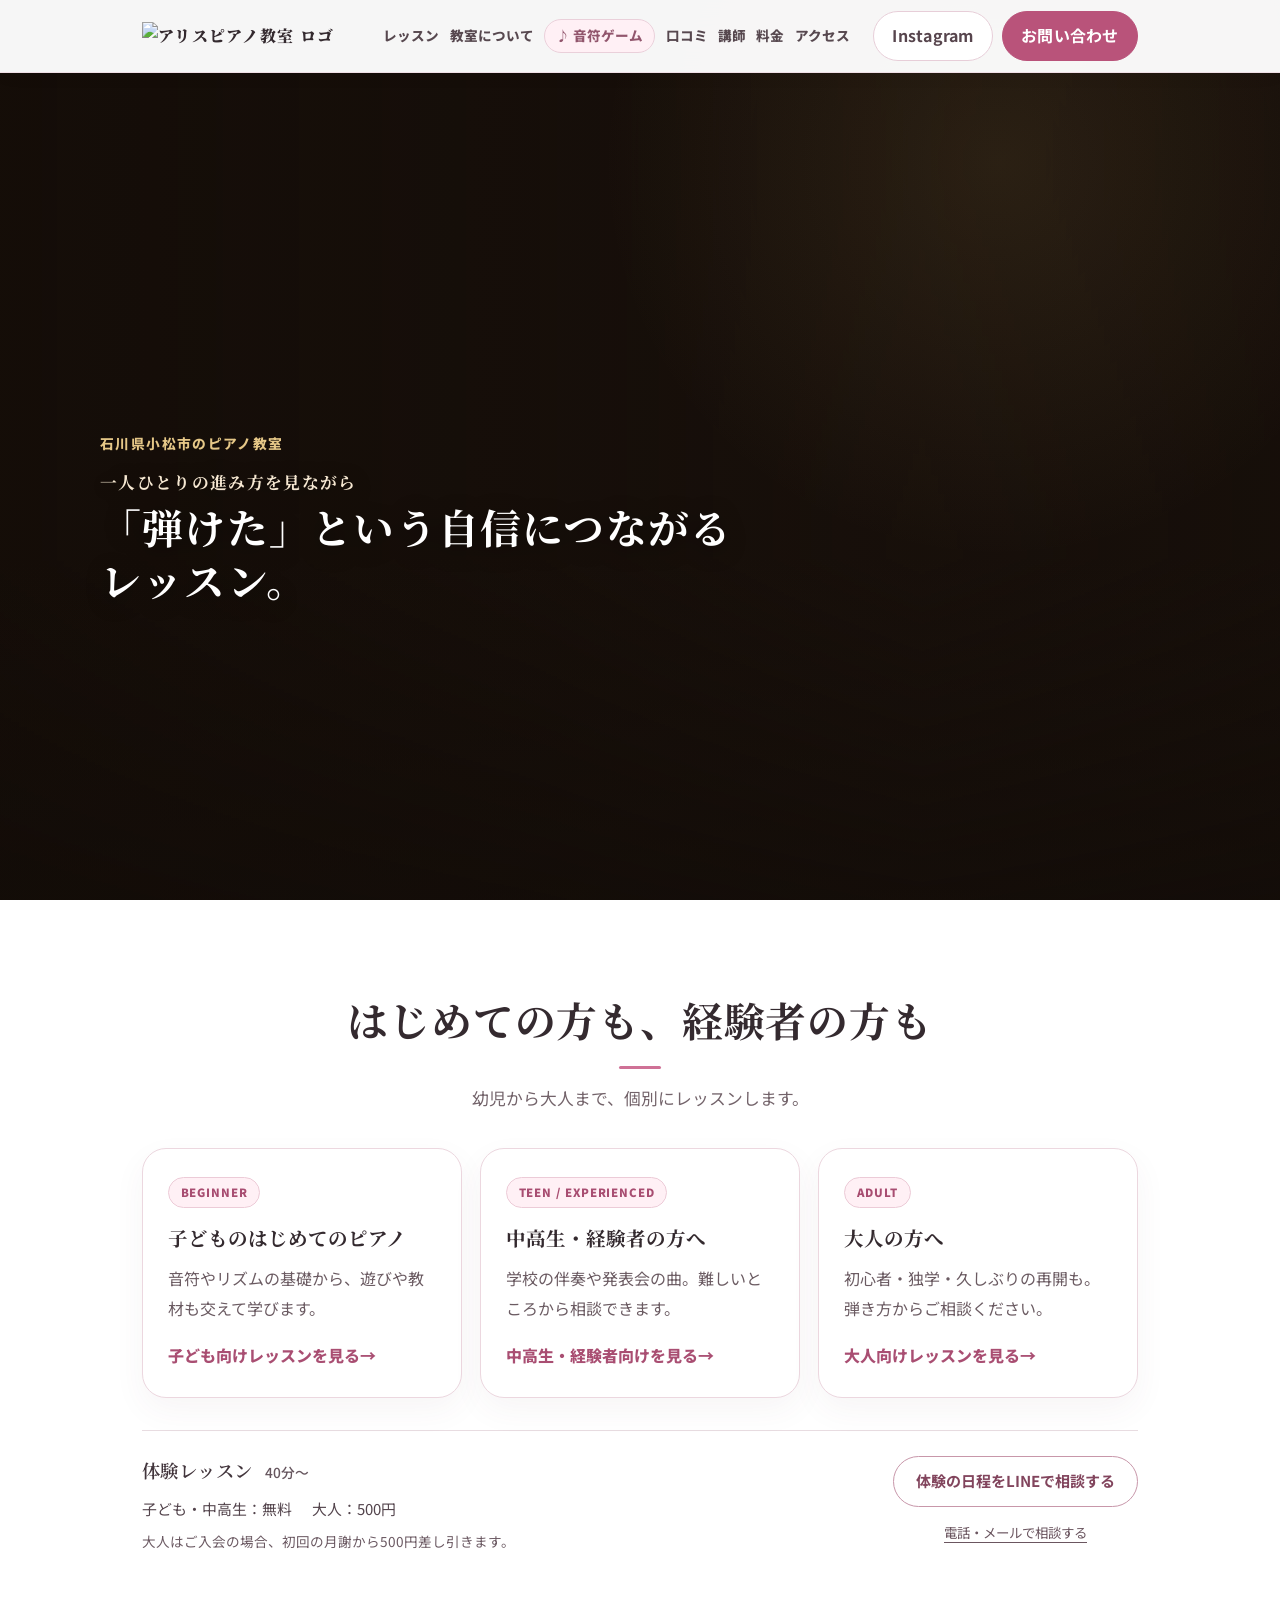
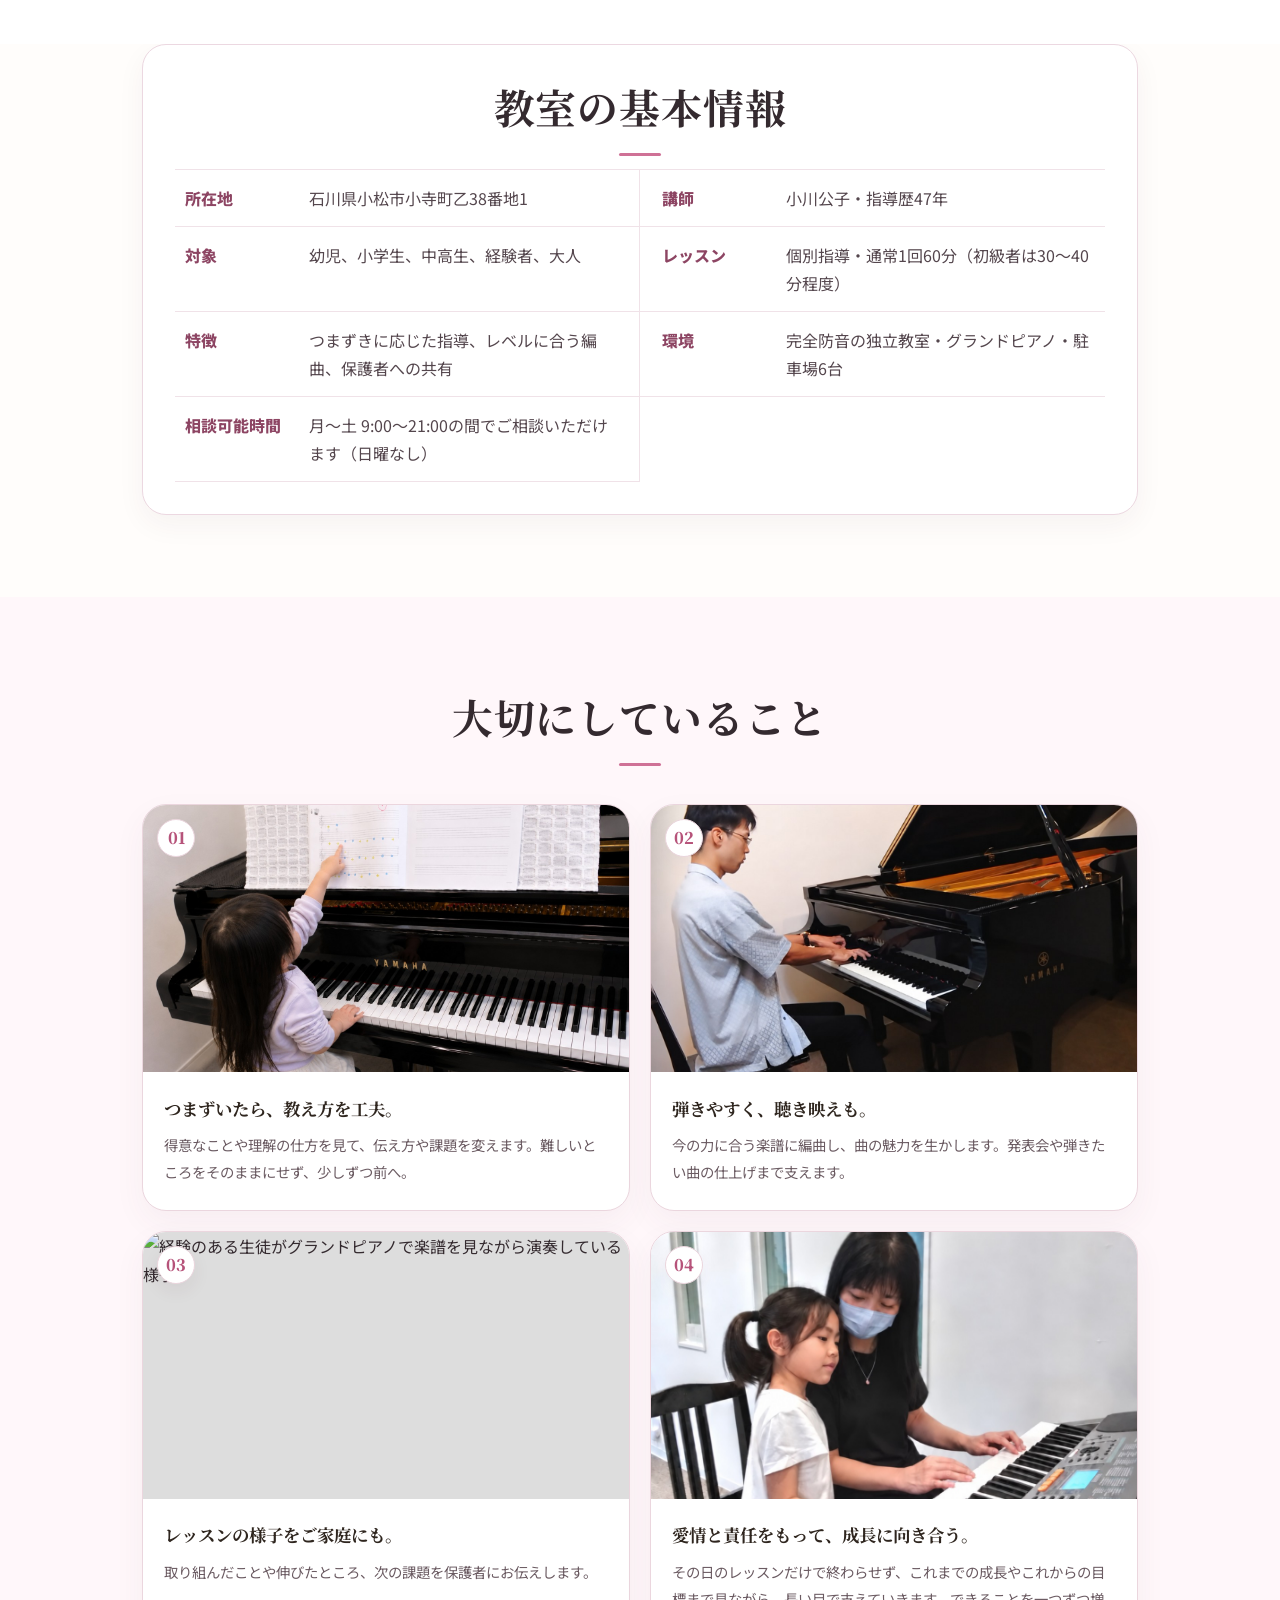
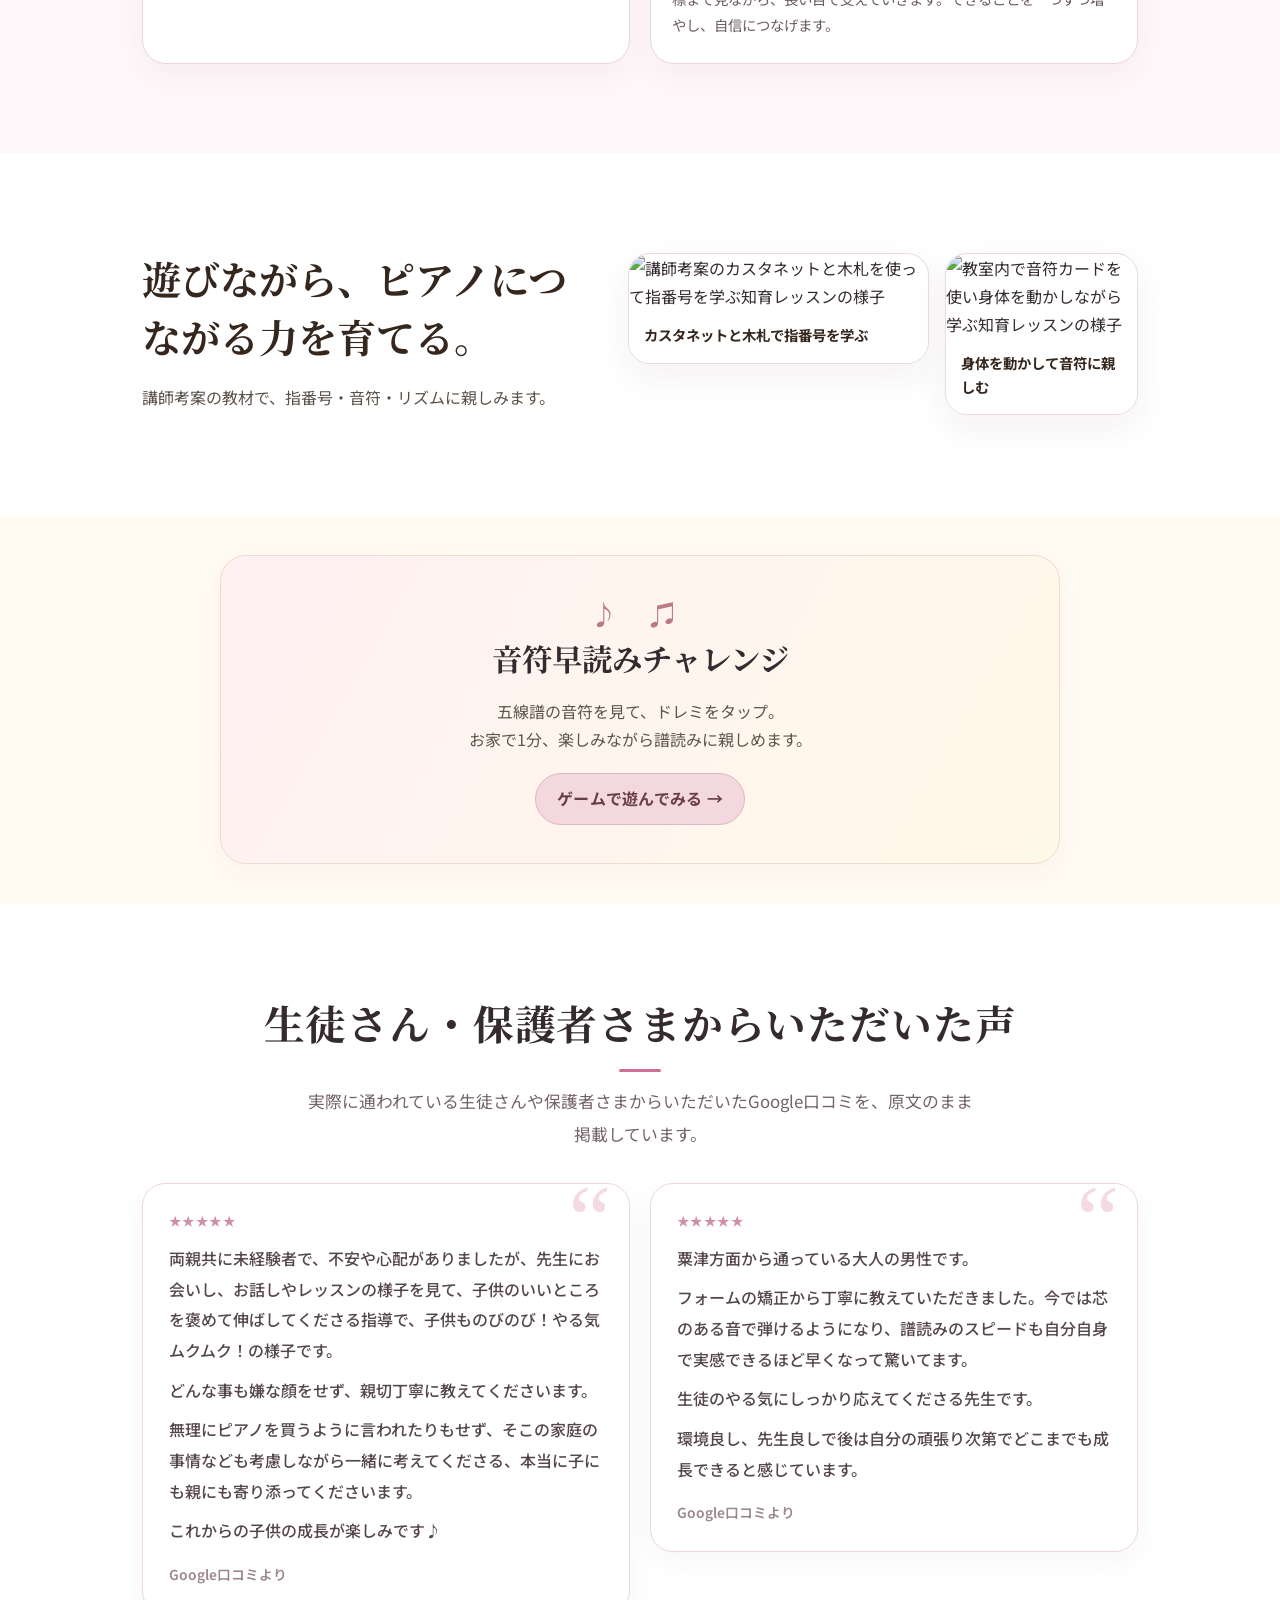
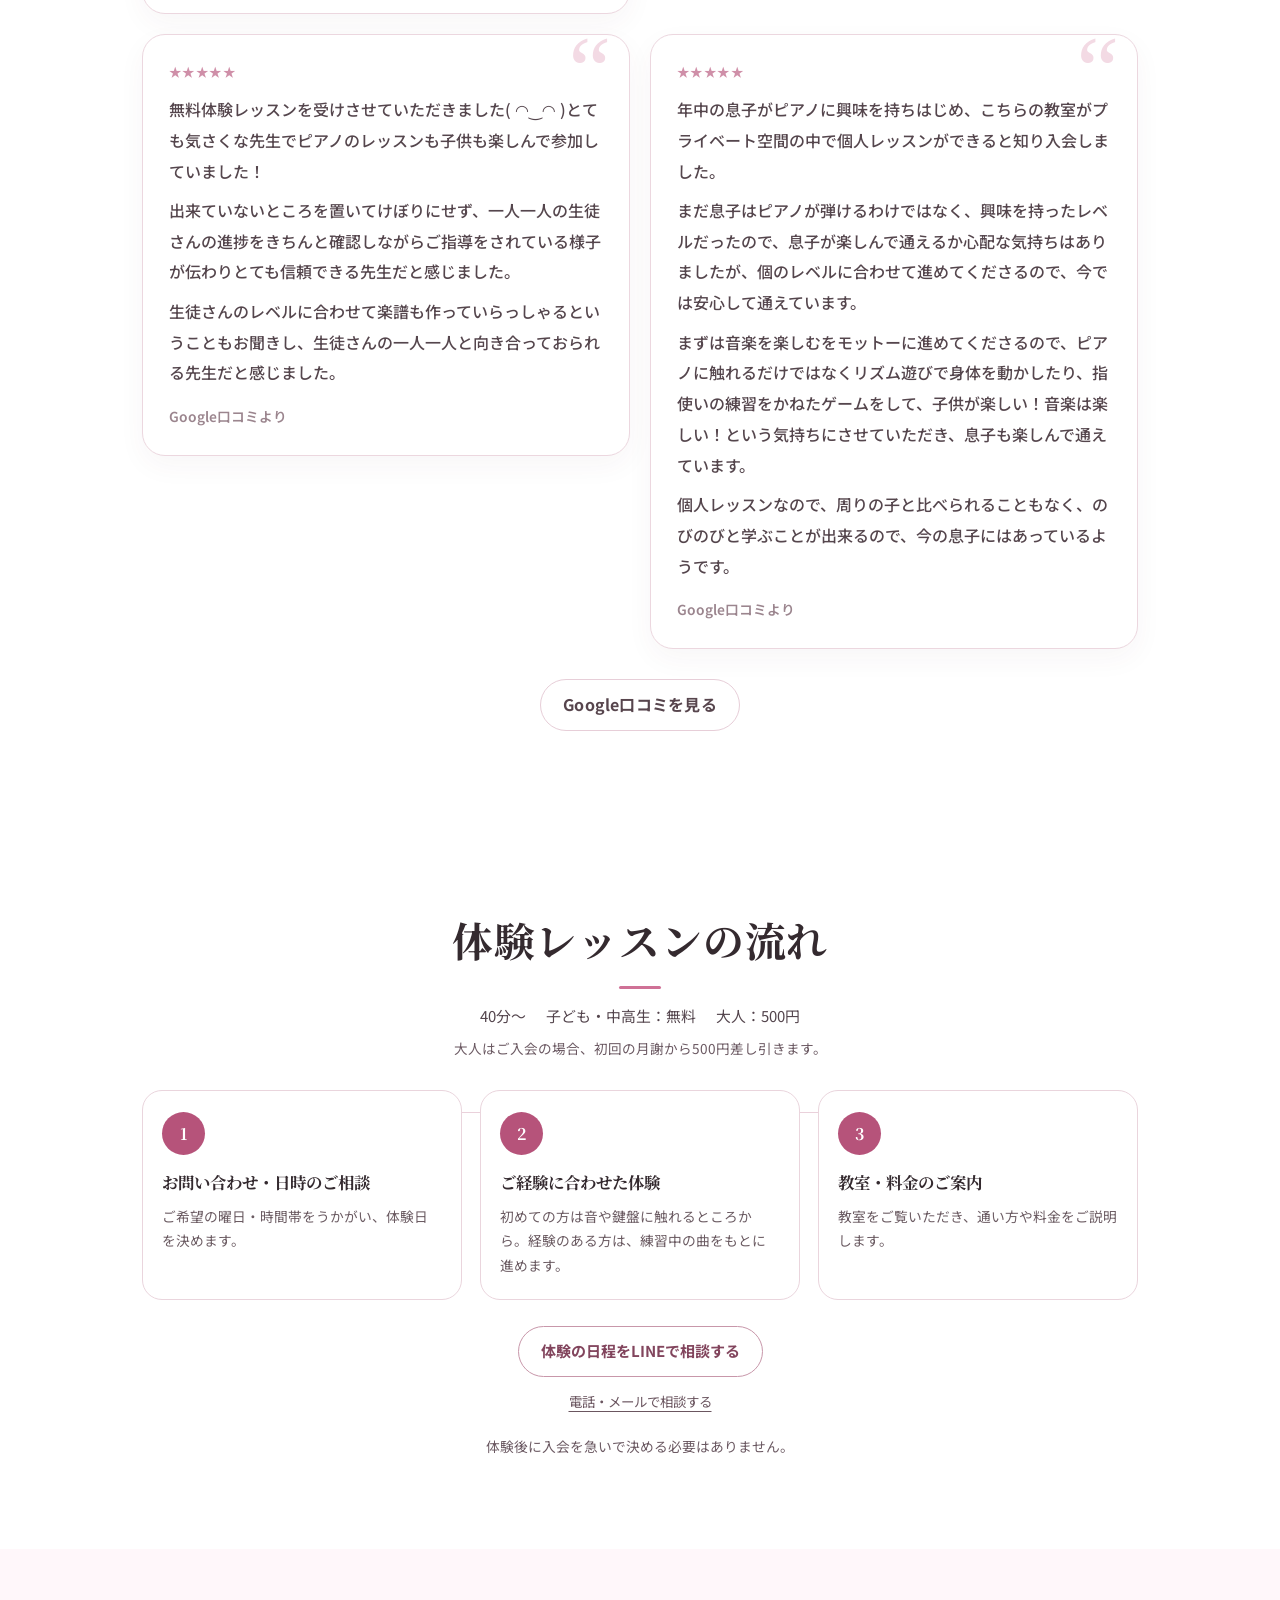
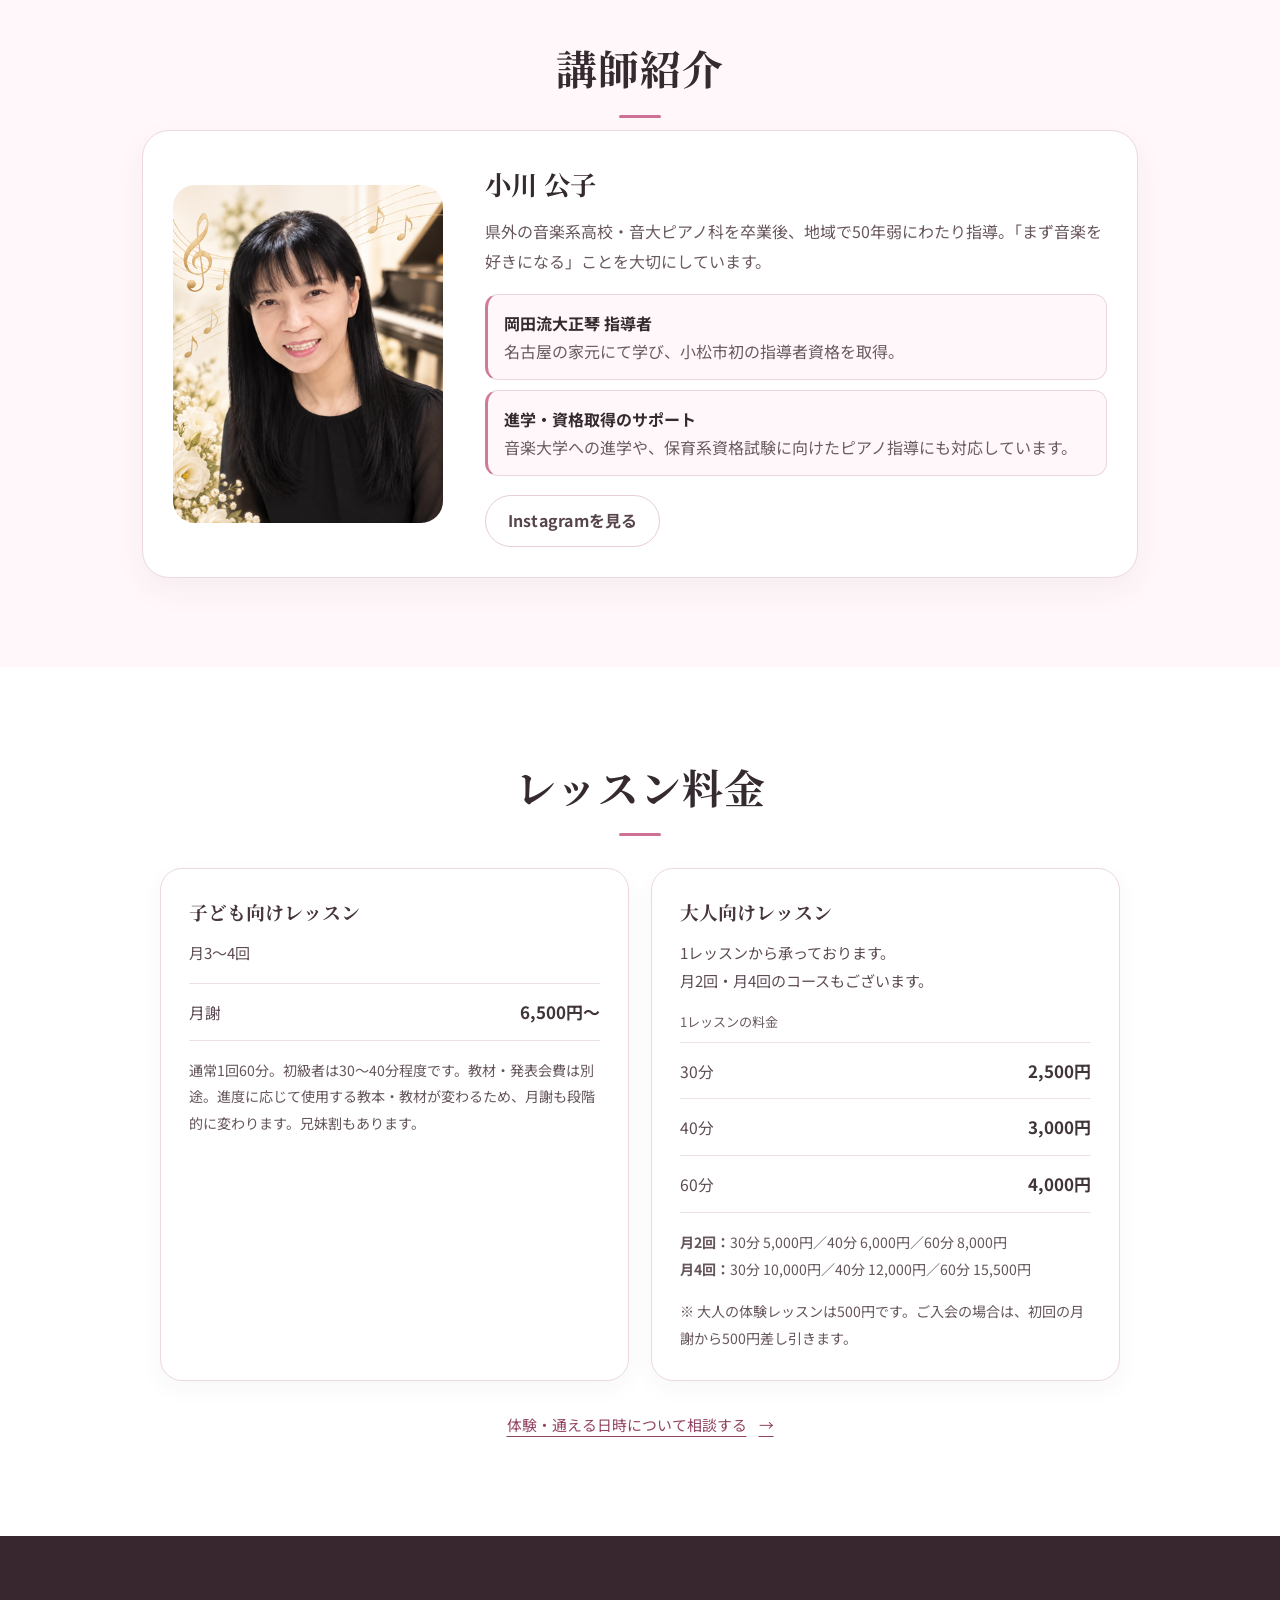
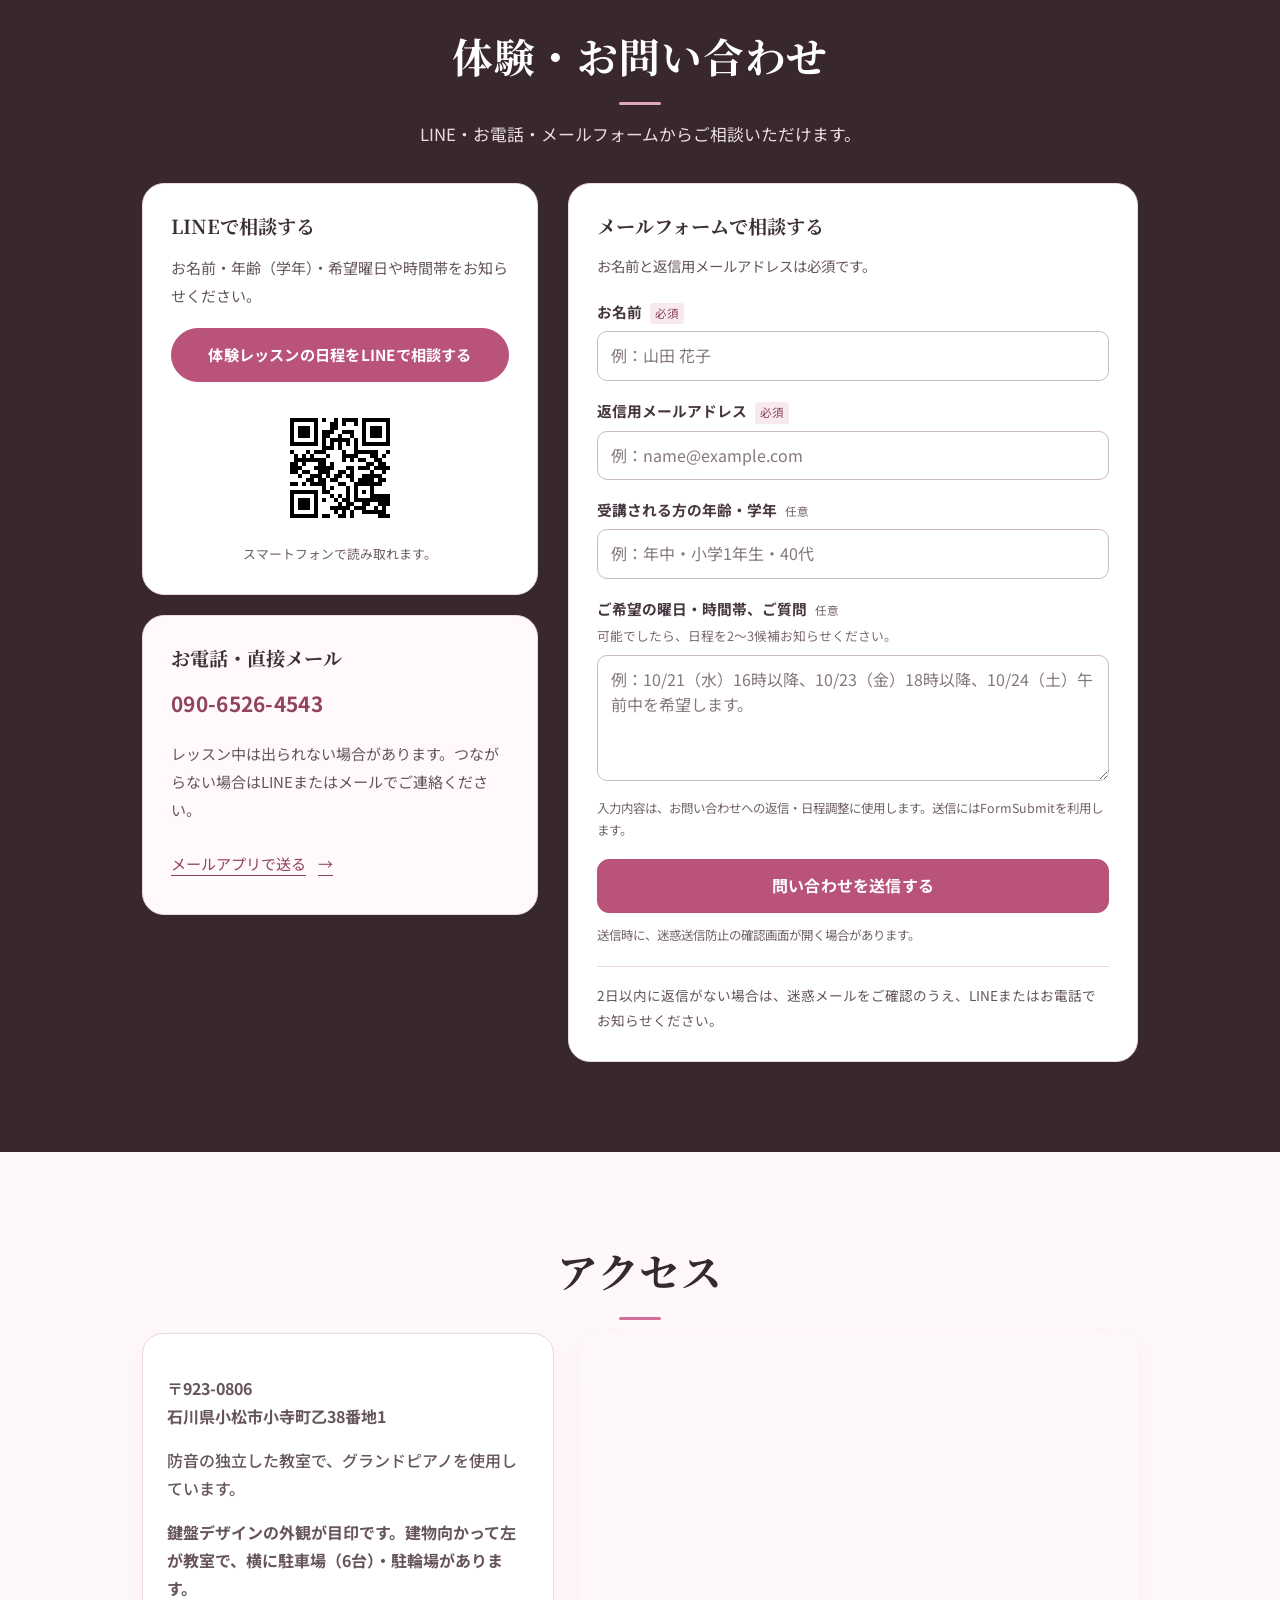
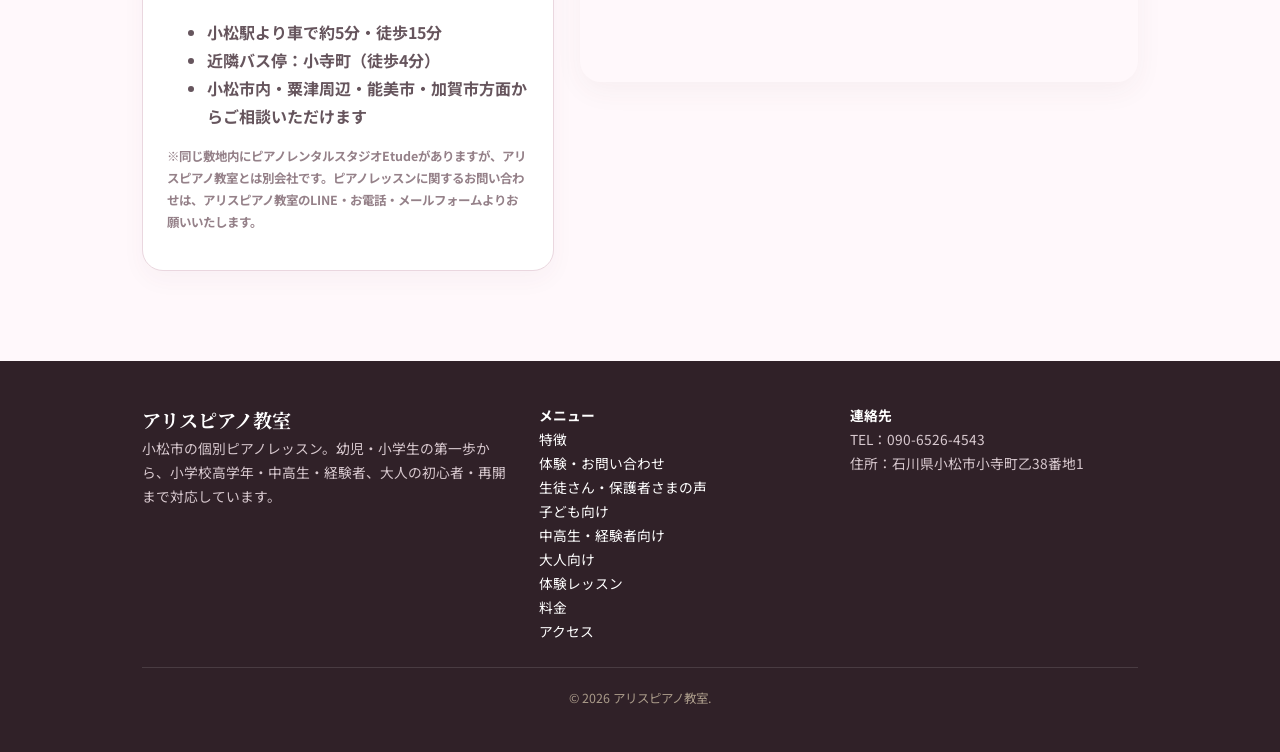
==== commit 5394976d: "Add files via upload" ====
--- a/index.html
+++ b/index.html
@@ -1564,18 +1564,18 @@
 </div>
 </div>
 </section>
-<!-- Note reading game: isolated addition -->
-<section id="note-game-entry" aria-labelledby="note-game-entry-title" style="padding:40px 0;background:#fffaf2">
-<div class="wrap">
-<div style="text-align:center;max-width:840px;margin:auto;padding:clamp(24px,4vw,38px) 18px;border:1px solid #eedcd2;border-radius:26px;background:linear-gradient(120deg,#fff0f2,#fff9e9);box-shadow:0 8px 24px rgba(120,80,70,.04)">
-<div aria-hidden="true" style="color:#b97b88;font-size:1.7rem;letter-spacing:.5em;line-height:1.4">♪ ♫</div>
-
-<h2 id="note-game-entry-title" class="serif" style="font-size:clamp(1.4rem,4vw,1.9rem);margin:0 0 12px">音符早読みチャレンジ</h2>
-<p style="color:#5d544c;margin:0 auto 20px;max-width:600px">五線譜の音符を見て、ドレミをタップ。<br>お家で1分、楽しみながら譜読みに親しめます。</p>
-<a class="btn secondary" href="note-reading-game.html" style="background:#f3d8df!important;border-color:#dfb6c1!important;color:#6a3e4b!important;min-height:48px;max-width:100%;white-space:normal">ゲームで遊んでみる →</a>
-</div>
-</div>
-</section>
+<!-- Note reading game: isolated addition -->
+<section id="note-game-entry" aria-labelledby="note-game-entry-title" style="padding:40px 0;background:#fffaf2">
+<div class="wrap">
+<div style="text-align:center;max-width:840px;margin:auto;padding:clamp(24px,4vw,38px) 18px;border:1px solid #eedcd2;border-radius:26px;background:linear-gradient(120deg,#fff0f2,#fff9e9);box-shadow:0 8px 24px rgba(120,80,70,.04)">
+<div aria-hidden="true" style="color:#b97b88;font-size:1.7rem;letter-spacing:.5em;line-height:1.4">♪ ♫</div>
+
+<h2 id="note-game-entry-title" class="serif" style="font-size:clamp(1.4rem,4vw,1.9rem);margin:0 0 12px">音符早読みチャレンジ</h2>
+<p style="color:#5d544c;margin:0 auto 20px;max-width:600px">五線譜の音符を見て、ドレミをタップ。<br>お家で1分、楽しみながら譜読みに親しめます。</p>
+<a class="btn secondary" href="note-reading-game.html" style="background:#f3d8df!important;border-color:#dfb6c1!important;color:#6a3e4b!important;min-height:48px;max-width:100%;white-space:normal">ゲームで遊んでみる →</a>
+</div>
+</div>
+</section>
 <section class="section review-section" id="reviews">
 <div class="wrap">
 <h2 class="section-title">生徒さん・保護者さまからいただいた声</h2>
@@ -1668,7 +1668,7 @@
 <div class="fee-panels">
 <article aria-labelledby="child-fee-title" class="fee-panel">
 <h3 id="child-fee-title">子ども向けレッスン</h3>
-<p class="fee-course">月4回</p>
+<p class="fee-course">月3～4回</p>
 <dl class="fee-lines"><div><dt>月謝</dt><dd>6,500円〜</dd></div></dl>
 <p class="fee-description">通常1回60分。初級者は30〜40分程度です。教材・発表会費は別途。進度に応じて使用する教本・教材が変わるため、月謝も段階的に変わります。兄妹割もあります。</p>
 </article>
@@ -1681,7 +1681,7 @@
 <div><dt>40分</dt><dd>3,000円</dd></div>
 <div><dt>60分</dt><dd>4,000円</dd></div>
 </dl>
-<p class="fee-description"><strong>月2回：</strong>30分 5,000円／40分 6,000円／60分 8,000円<br><strong>月4回：</strong>30分 10,000円／40分 12,000円／60分 16,000円</p>
+<p class="fee-description"><strong>月2回：</strong>30分 5,000円／40分 6,000円／60分 8,000円<br><strong>月4回：</strong>30分 10,000円／40分 12,000円／60分 15,500円</p>
 <p class="fee-description">※ 大人の体験レッスンは500円です。ご入会の場合は、初回の月謝から500円差し引きます。</p>
 </article>
 </div>
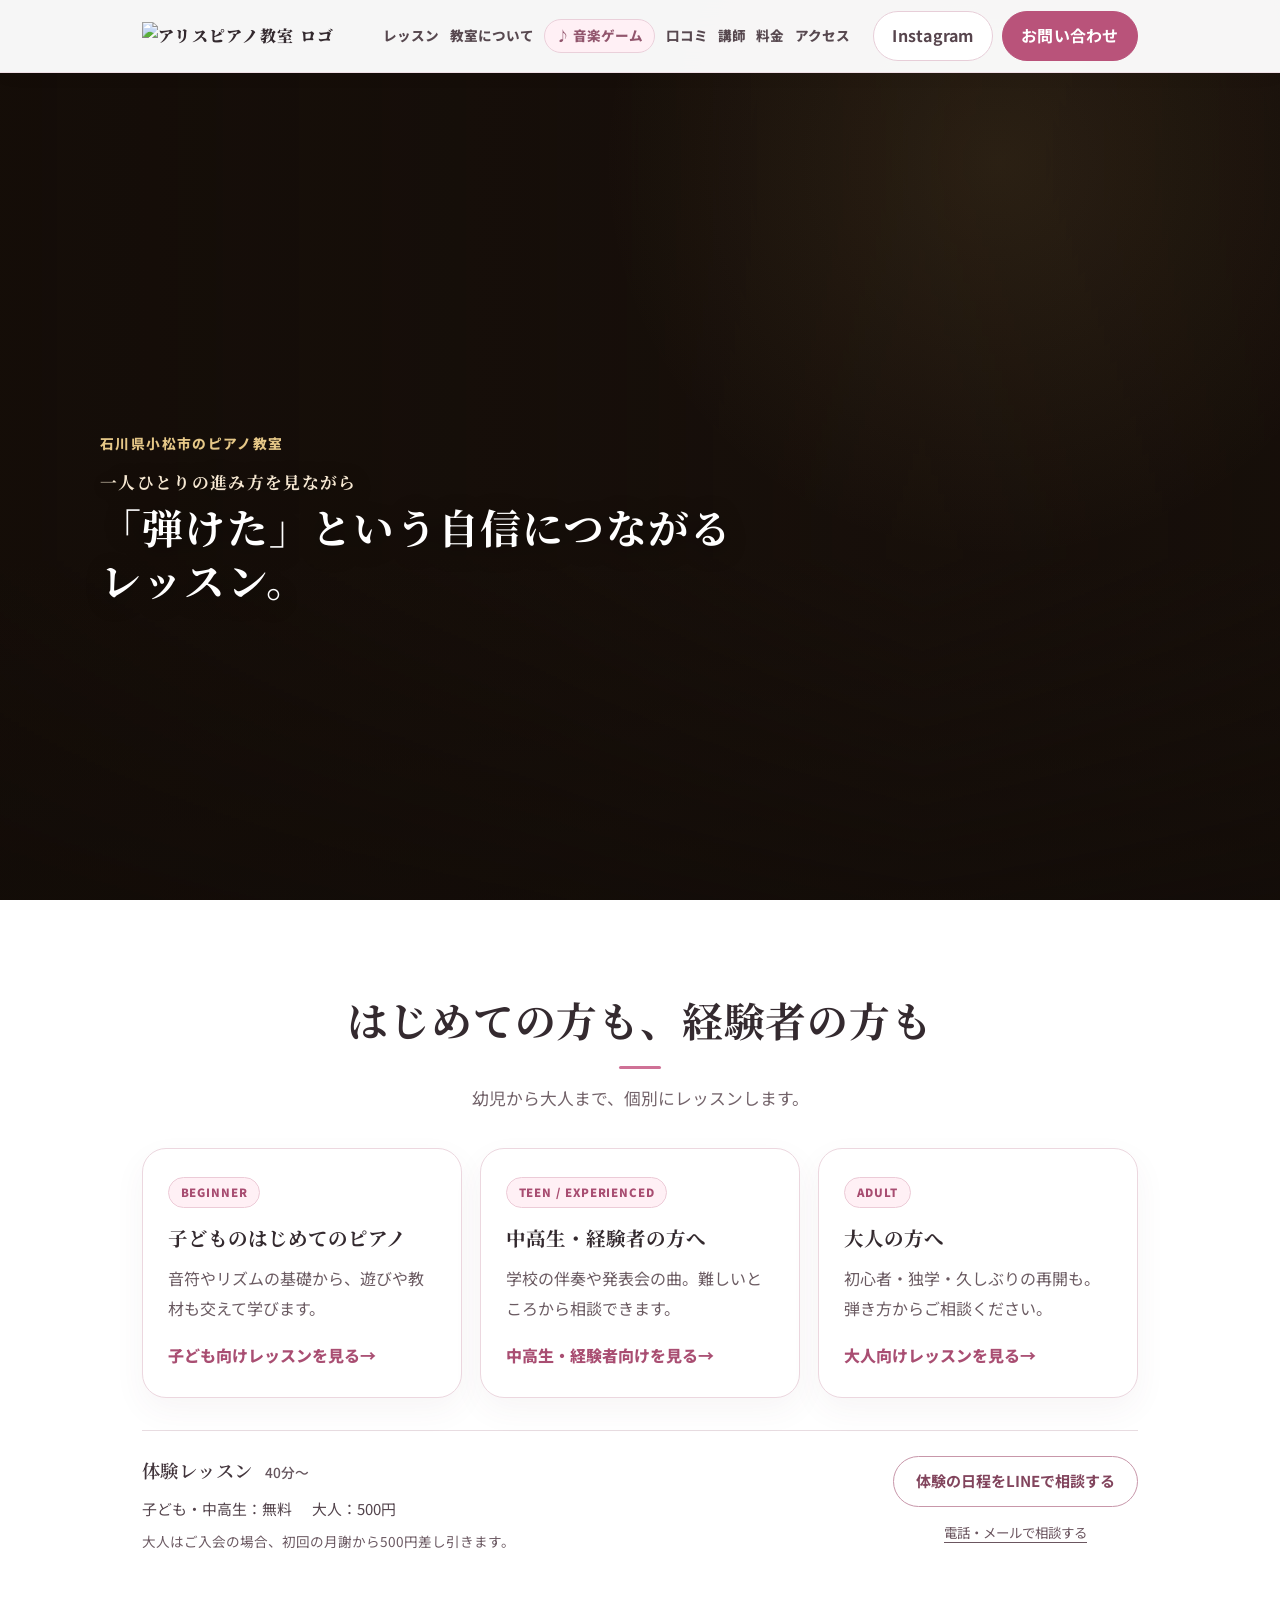
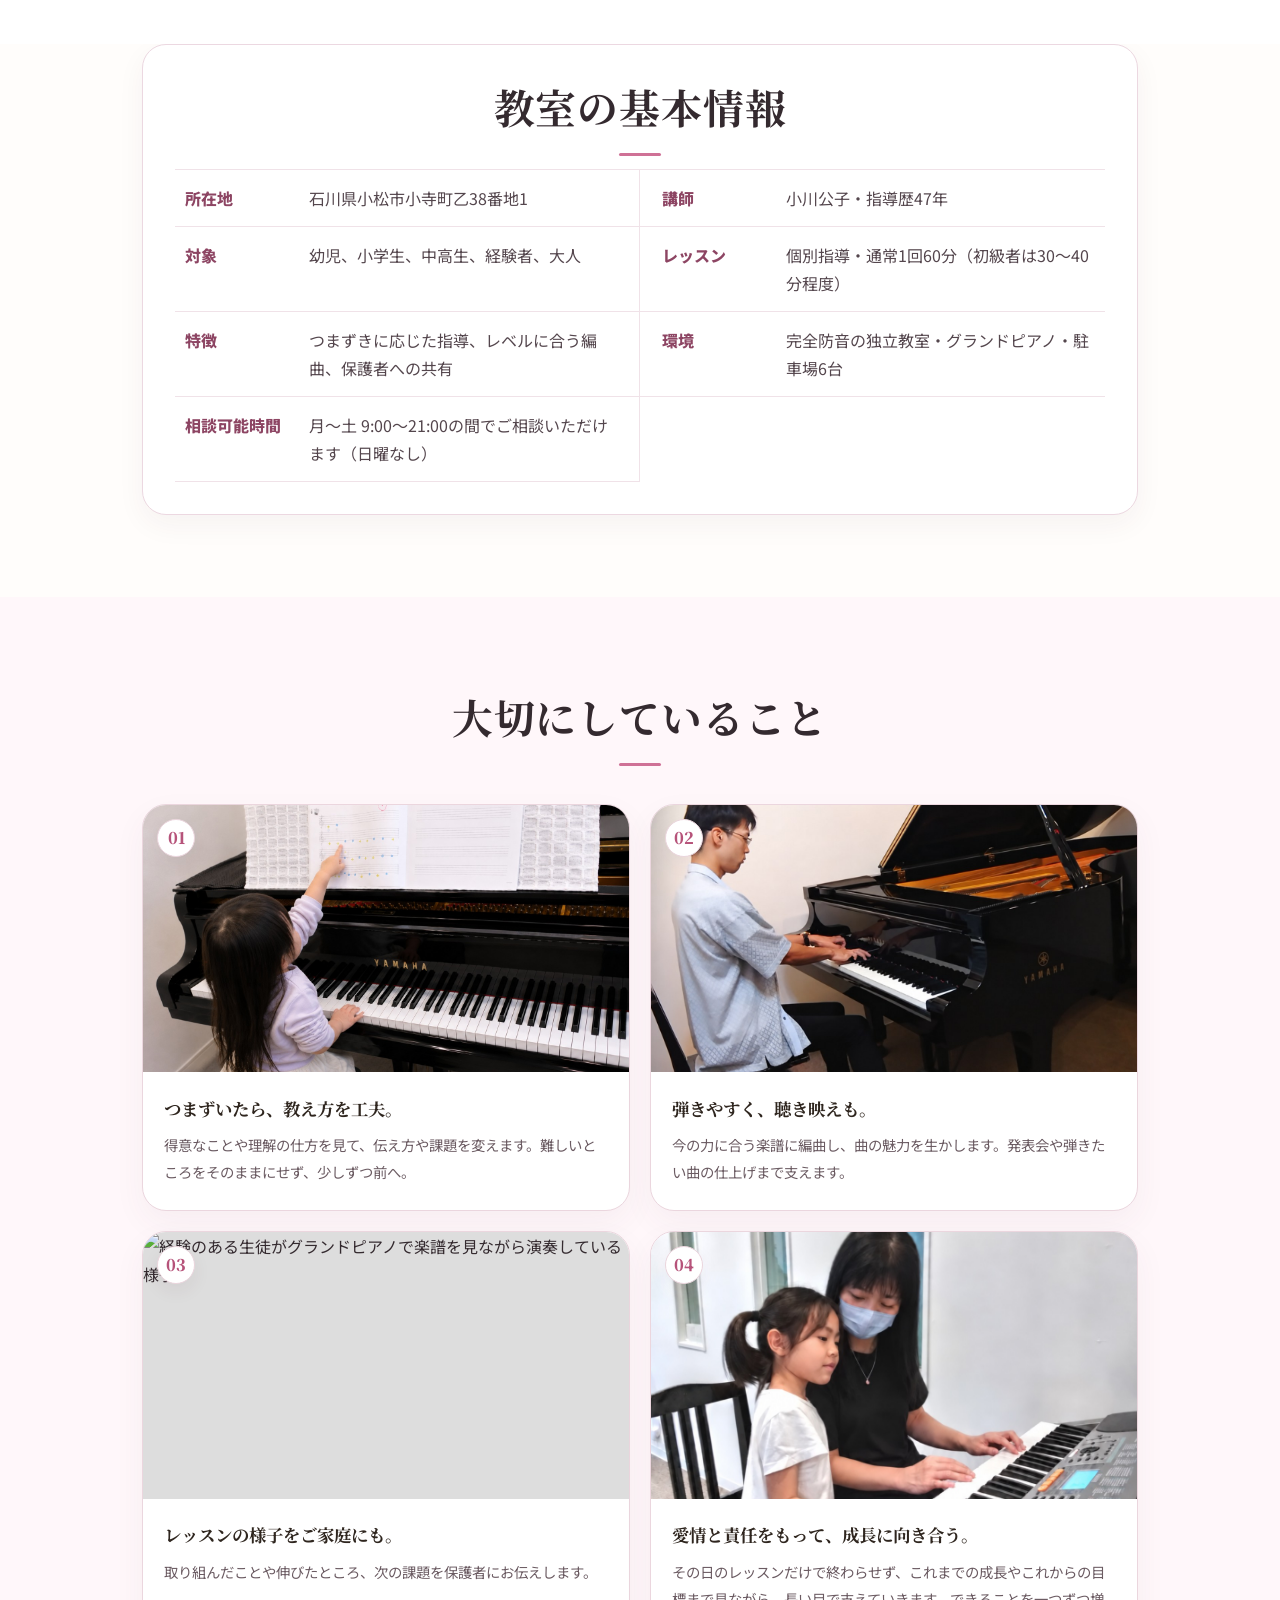
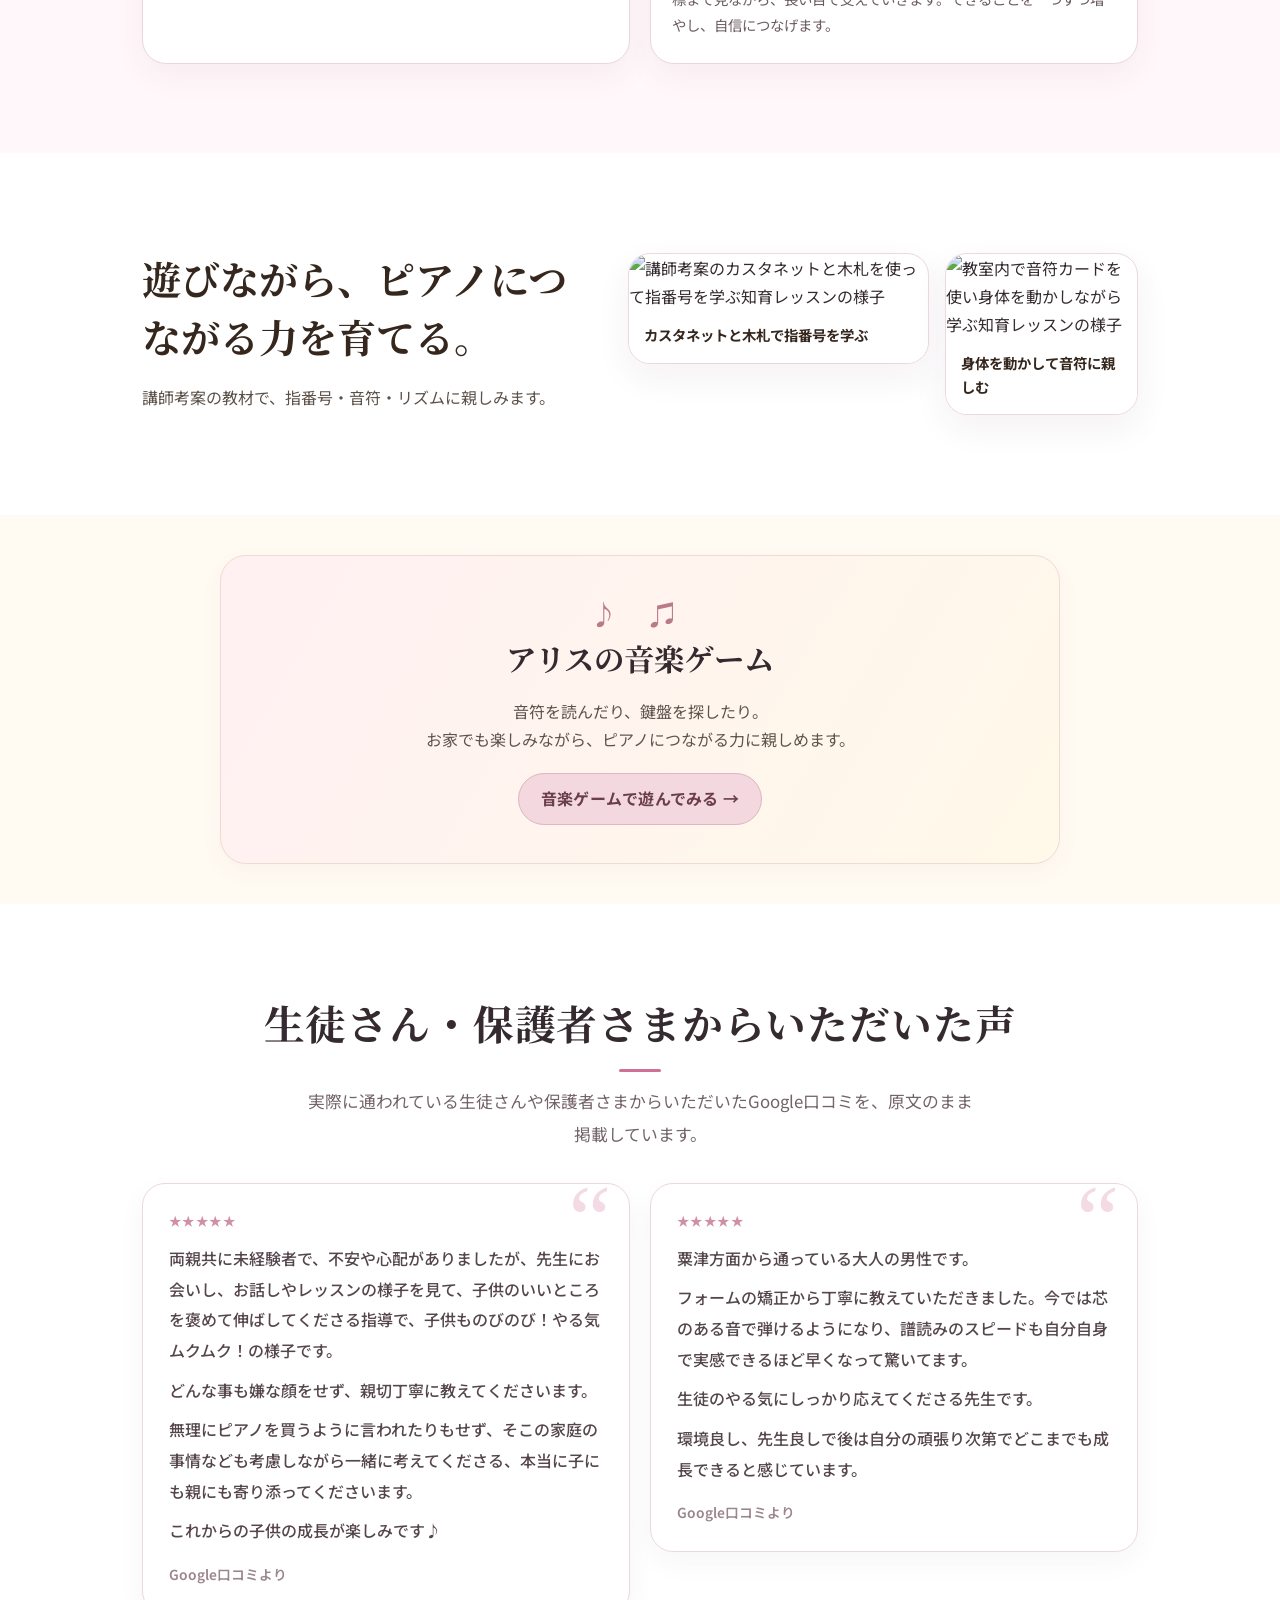
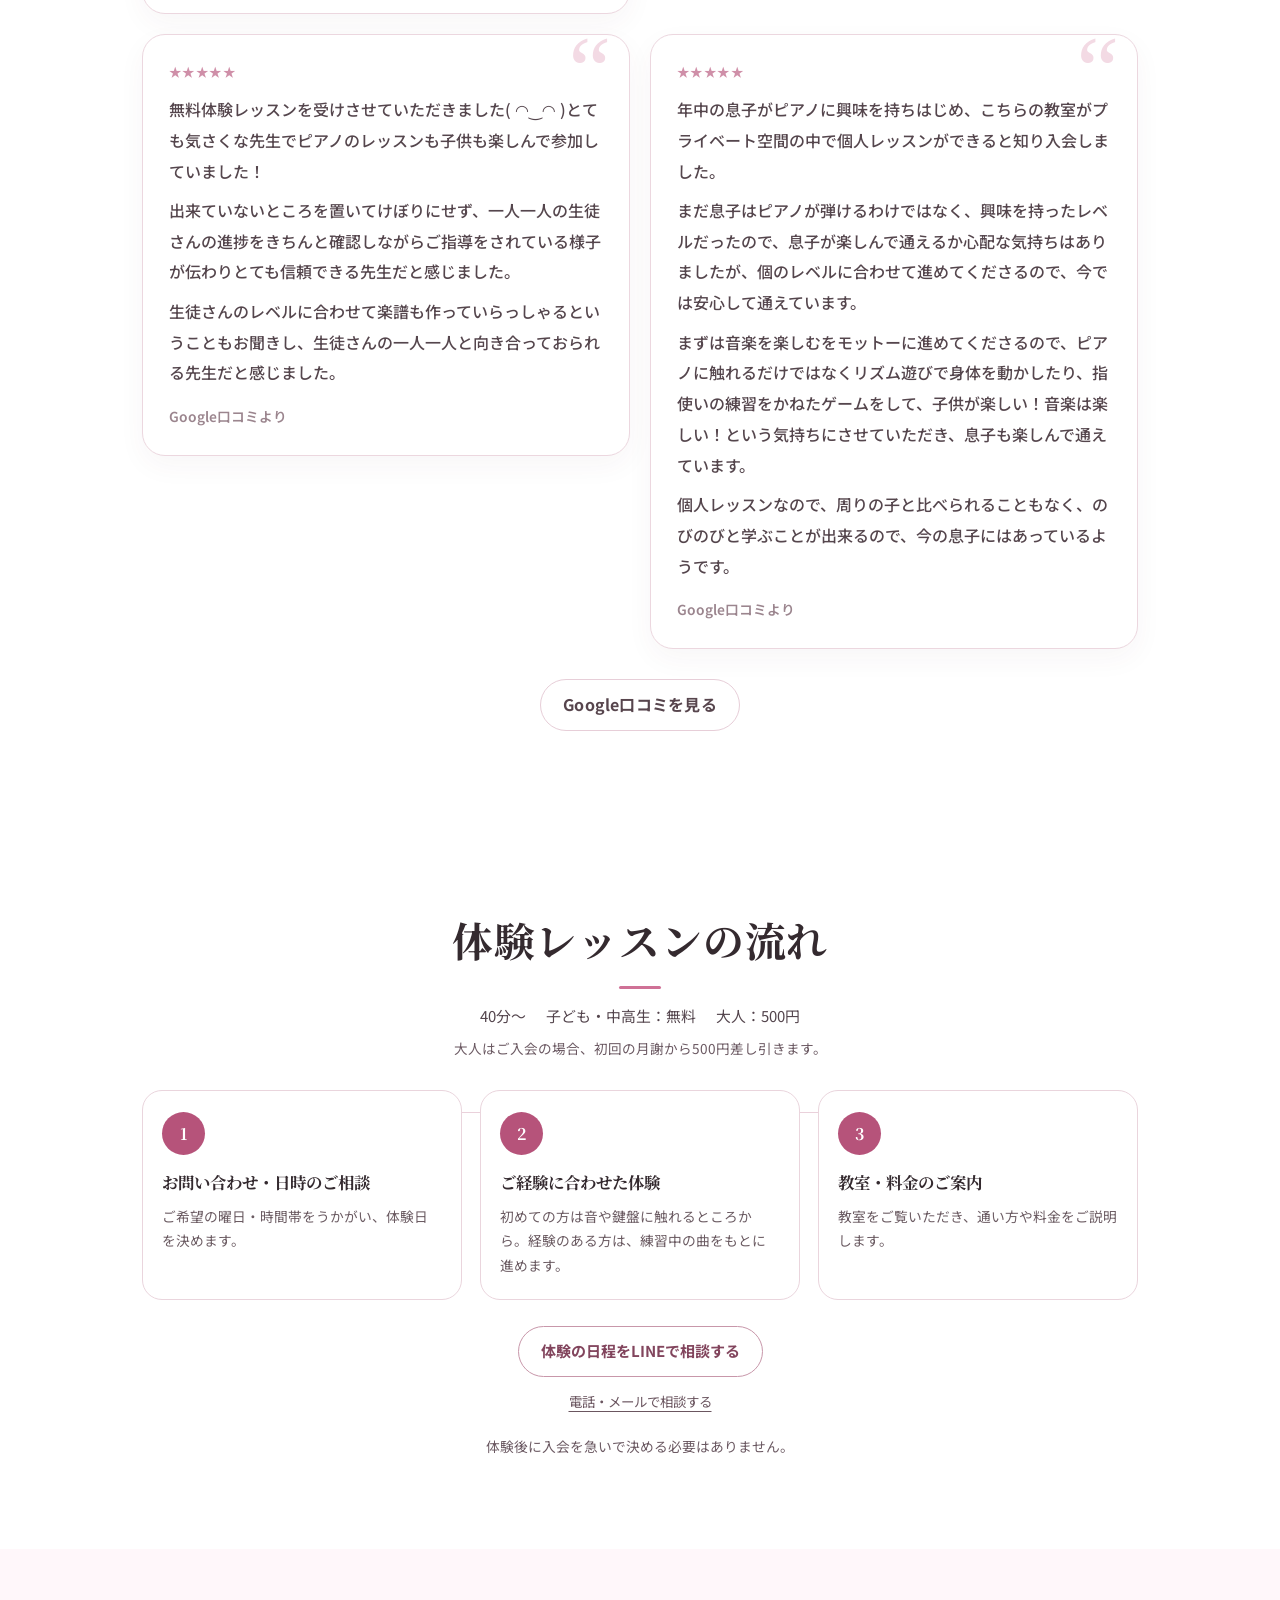
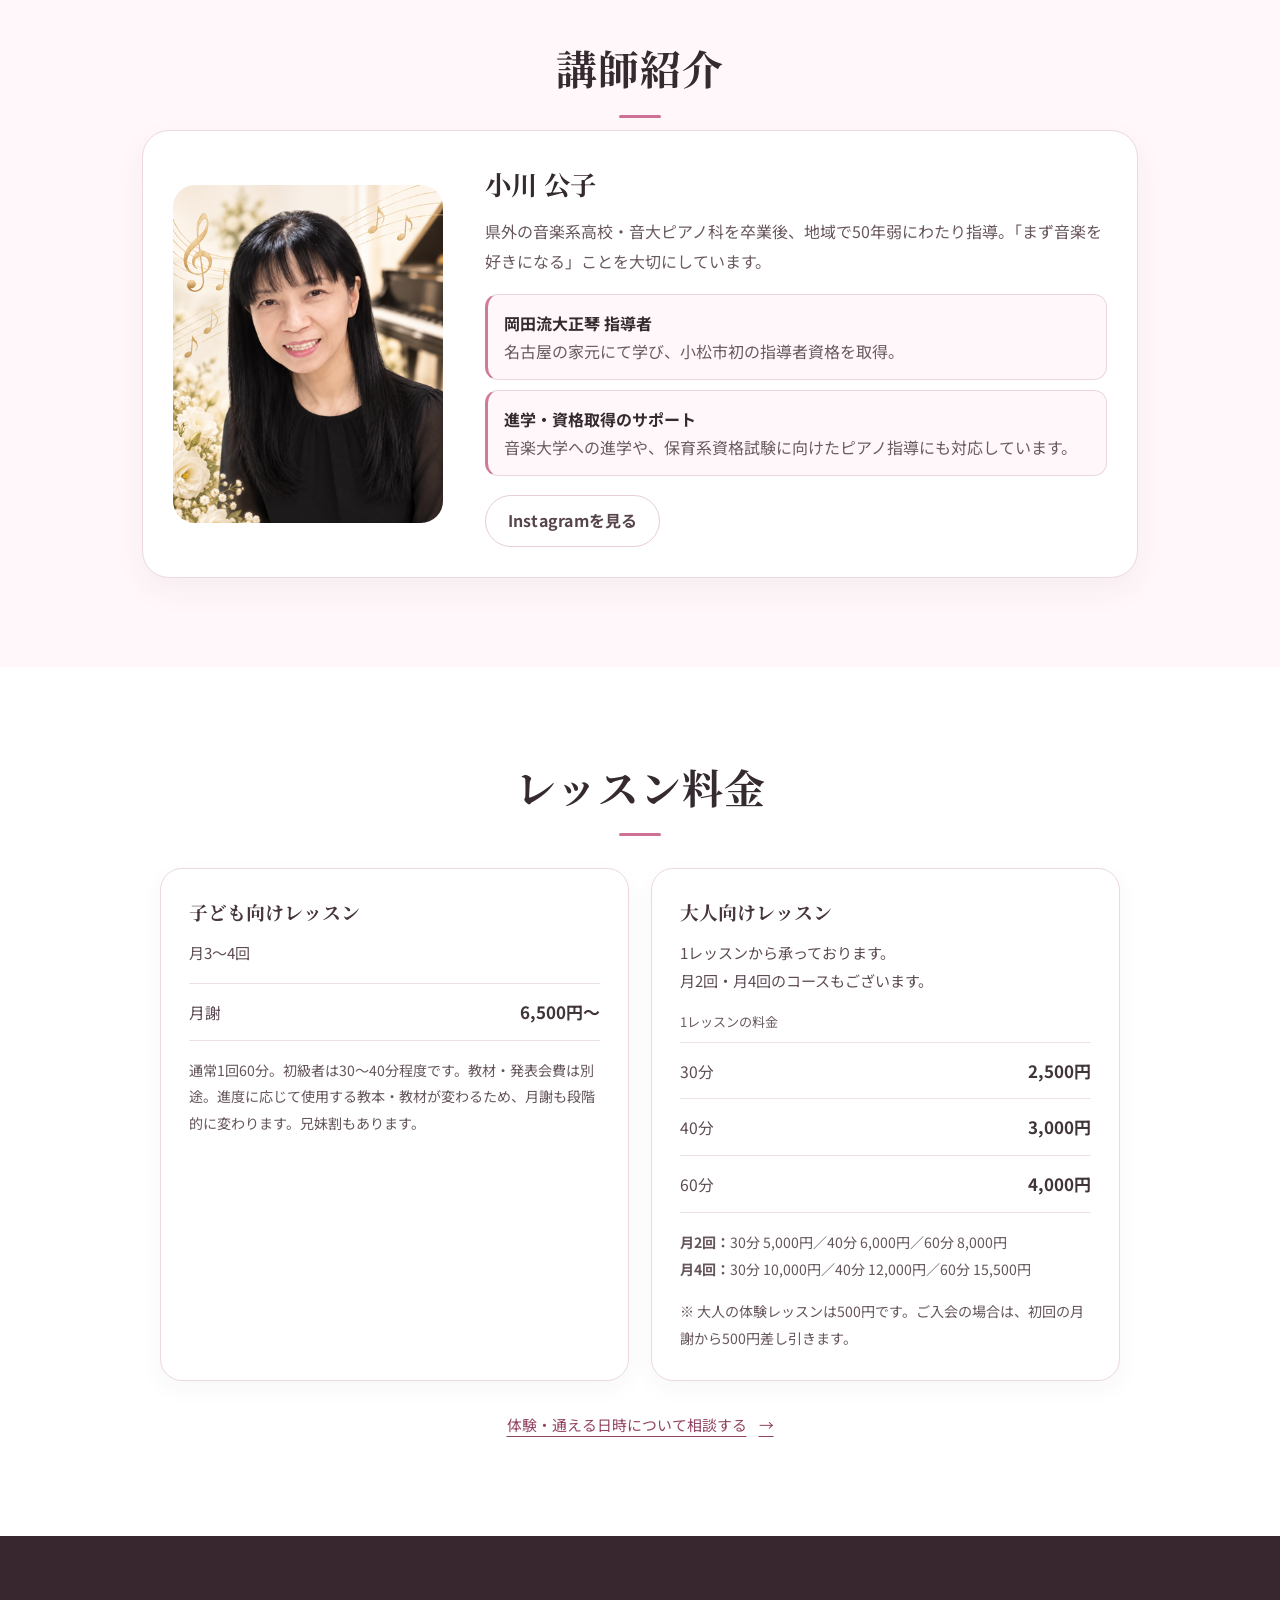
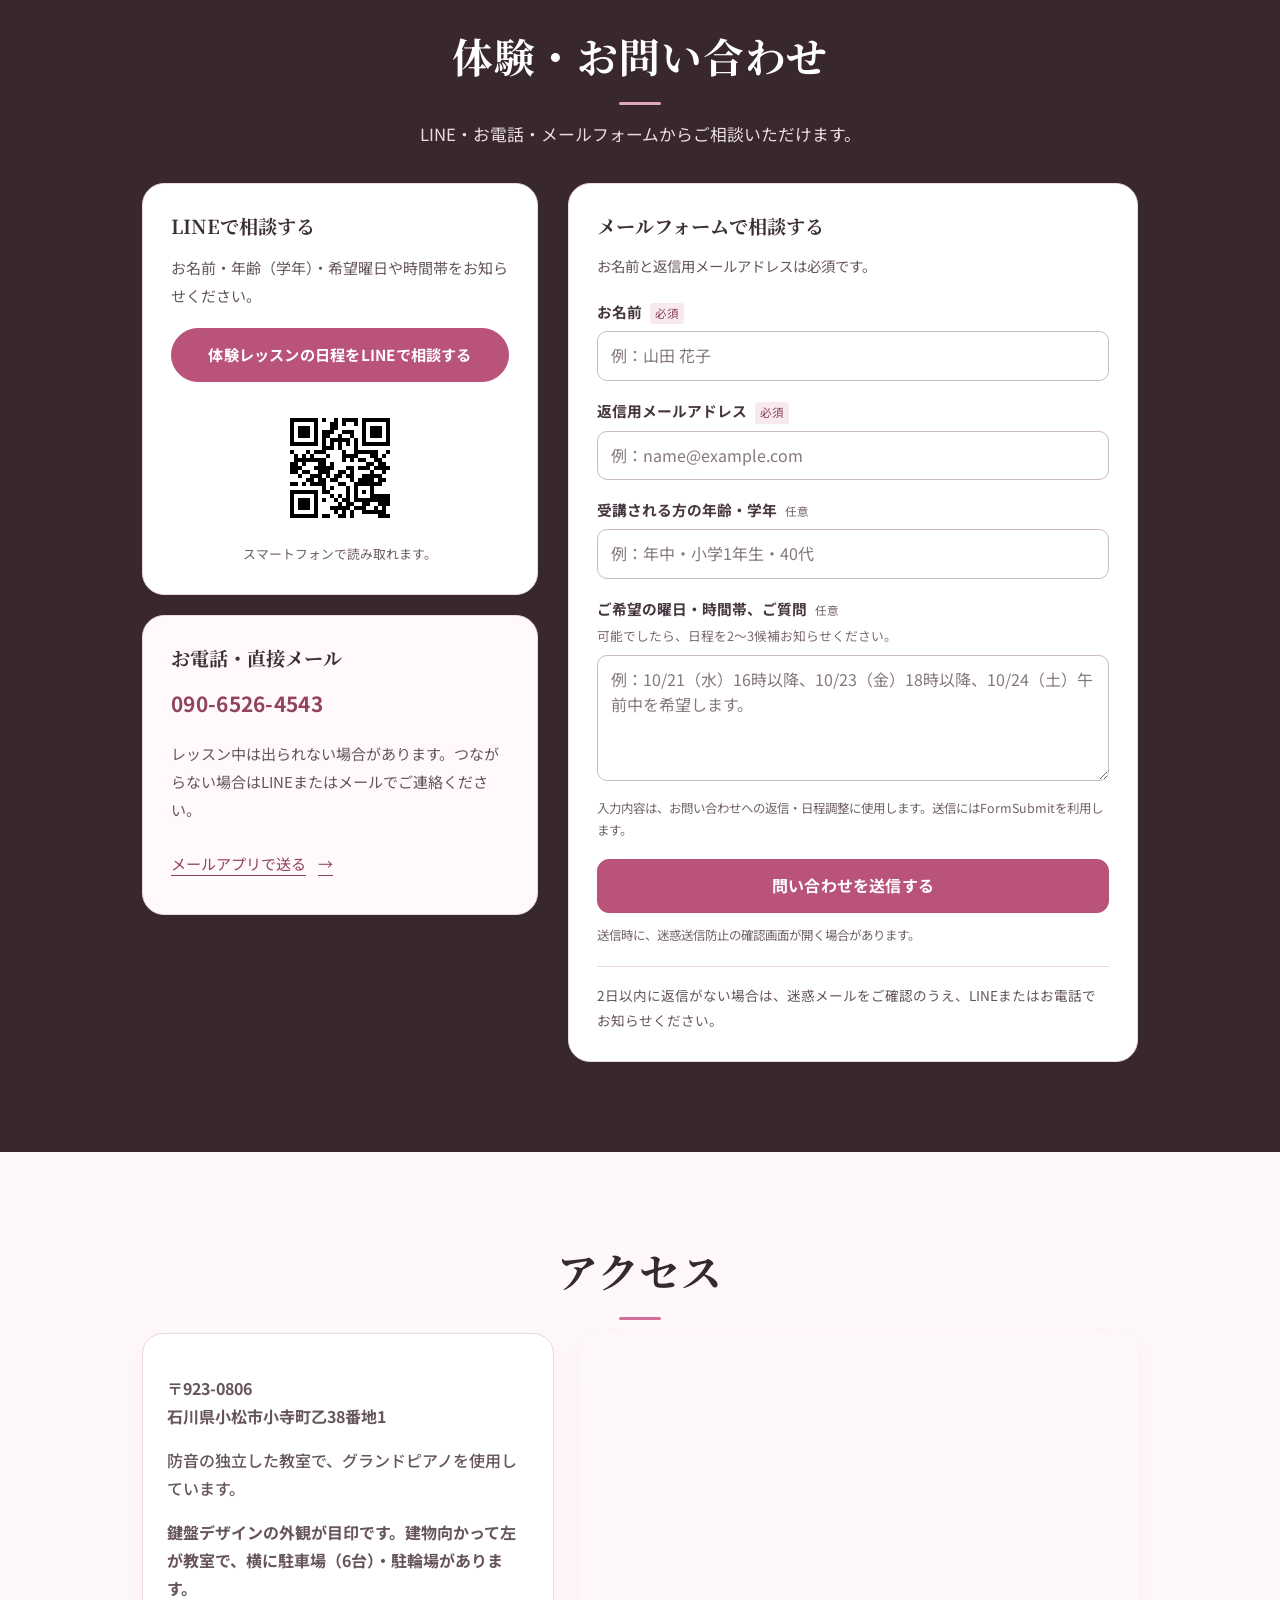
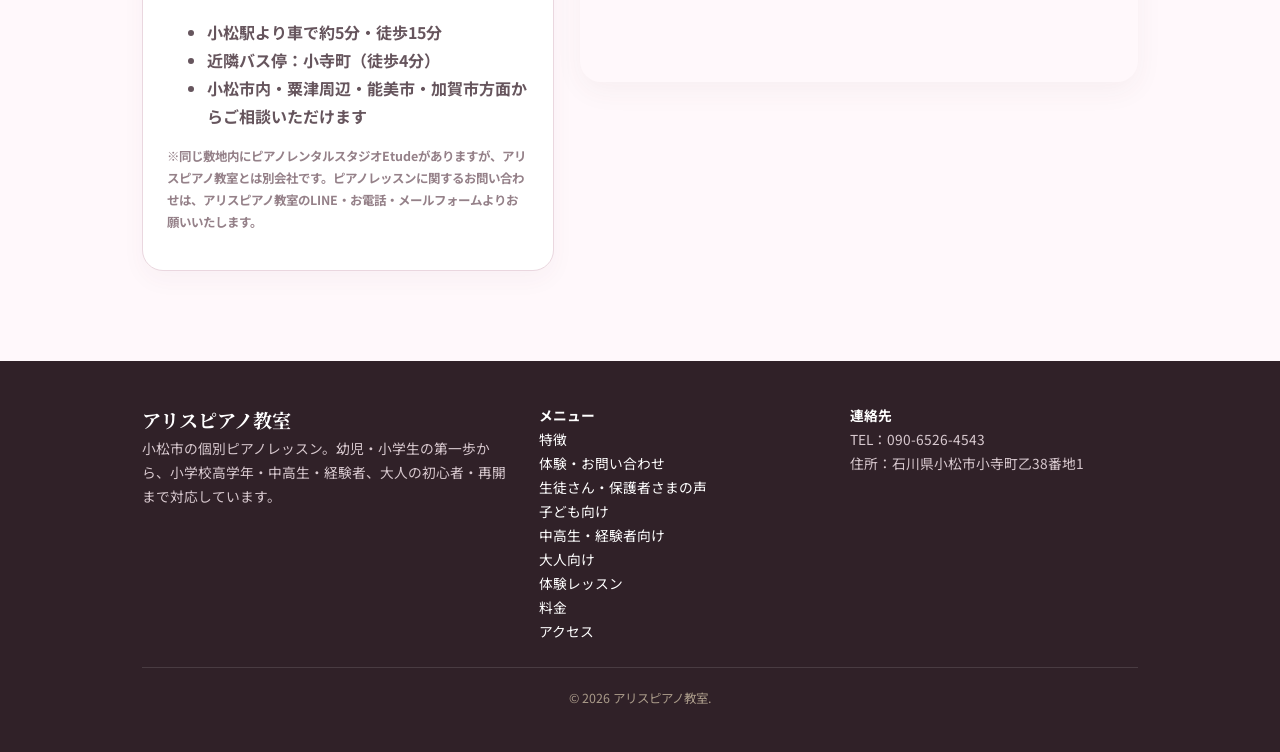
==== commit 41d7df6c: "Add files via upload" ====
--- a/index.html
+++ b/index.html
@@ -1418,7 +1418,7 @@
 <nav aria-label="メインメニュー" class="nav-links" id="primary-navigation">
 <a href="#quick-start">レッスン</a>
 <a href="#features">教室について</a>
-<a class="note-game-nav" href="note-reading-game.html">♪ 音符ゲーム</a>
+<a class="note-game-nav" href="music-games.html">♪ 音楽ゲーム</a>
 <a href="#reviews">口コミ</a>
 <a href="#teacher">講師</a>
 <a href="#pricing">料金</a>
@@ -1570,9 +1570,9 @@
 <div style="text-align:center;max-width:840px;margin:auto;padding:clamp(24px,4vw,38px) 18px;border:1px solid #eedcd2;border-radius:26px;background:linear-gradient(120deg,#fff0f2,#fff9e9);box-shadow:0 8px 24px rgba(120,80,70,.04)">
 <div aria-hidden="true" style="color:#b97b88;font-size:1.7rem;letter-spacing:.5em;line-height:1.4">♪ ♫</div>
 
-<h2 id="note-game-entry-title" class="serif" style="font-size:clamp(1.4rem,4vw,1.9rem);margin:0 0 12px">音符早読みチャレンジ</h2>
-<p style="color:#5d544c;margin:0 auto 20px;max-width:600px">五線譜の音符を見て、ドレミをタップ。<br>お家で1分、楽しみながら譜読みに親しめます。</p>
-<a class="btn secondary" href="note-reading-game.html" style="background:#f3d8df!important;border-color:#dfb6c1!important;color:#6a3e4b!important;min-height:48px;max-width:100%;white-space:normal">ゲームで遊んでみる →</a>
+<h2 id="note-game-entry-title" class="serif" style="font-size:clamp(1.4rem,4vw,1.9rem);margin:0 0 12px">アリスの音楽ゲーム</h2>
+<p style="color:#5d544c;margin:0 auto 20px;max-width:600px">音符を読んだり、鍵盤を探したり。<br>お家でも楽しみながら、ピアノにつながる力に親しめます。</p>
+<a class="btn secondary" href="music-games.html" style="background:#f3d8df!important;border-color:#dfb6c1!important;color:#6a3e4b!important;min-height:48px;max-width:100%;white-space:normal">音楽ゲームで遊んでみる →</a>
 </div>
 </div>
 </section>
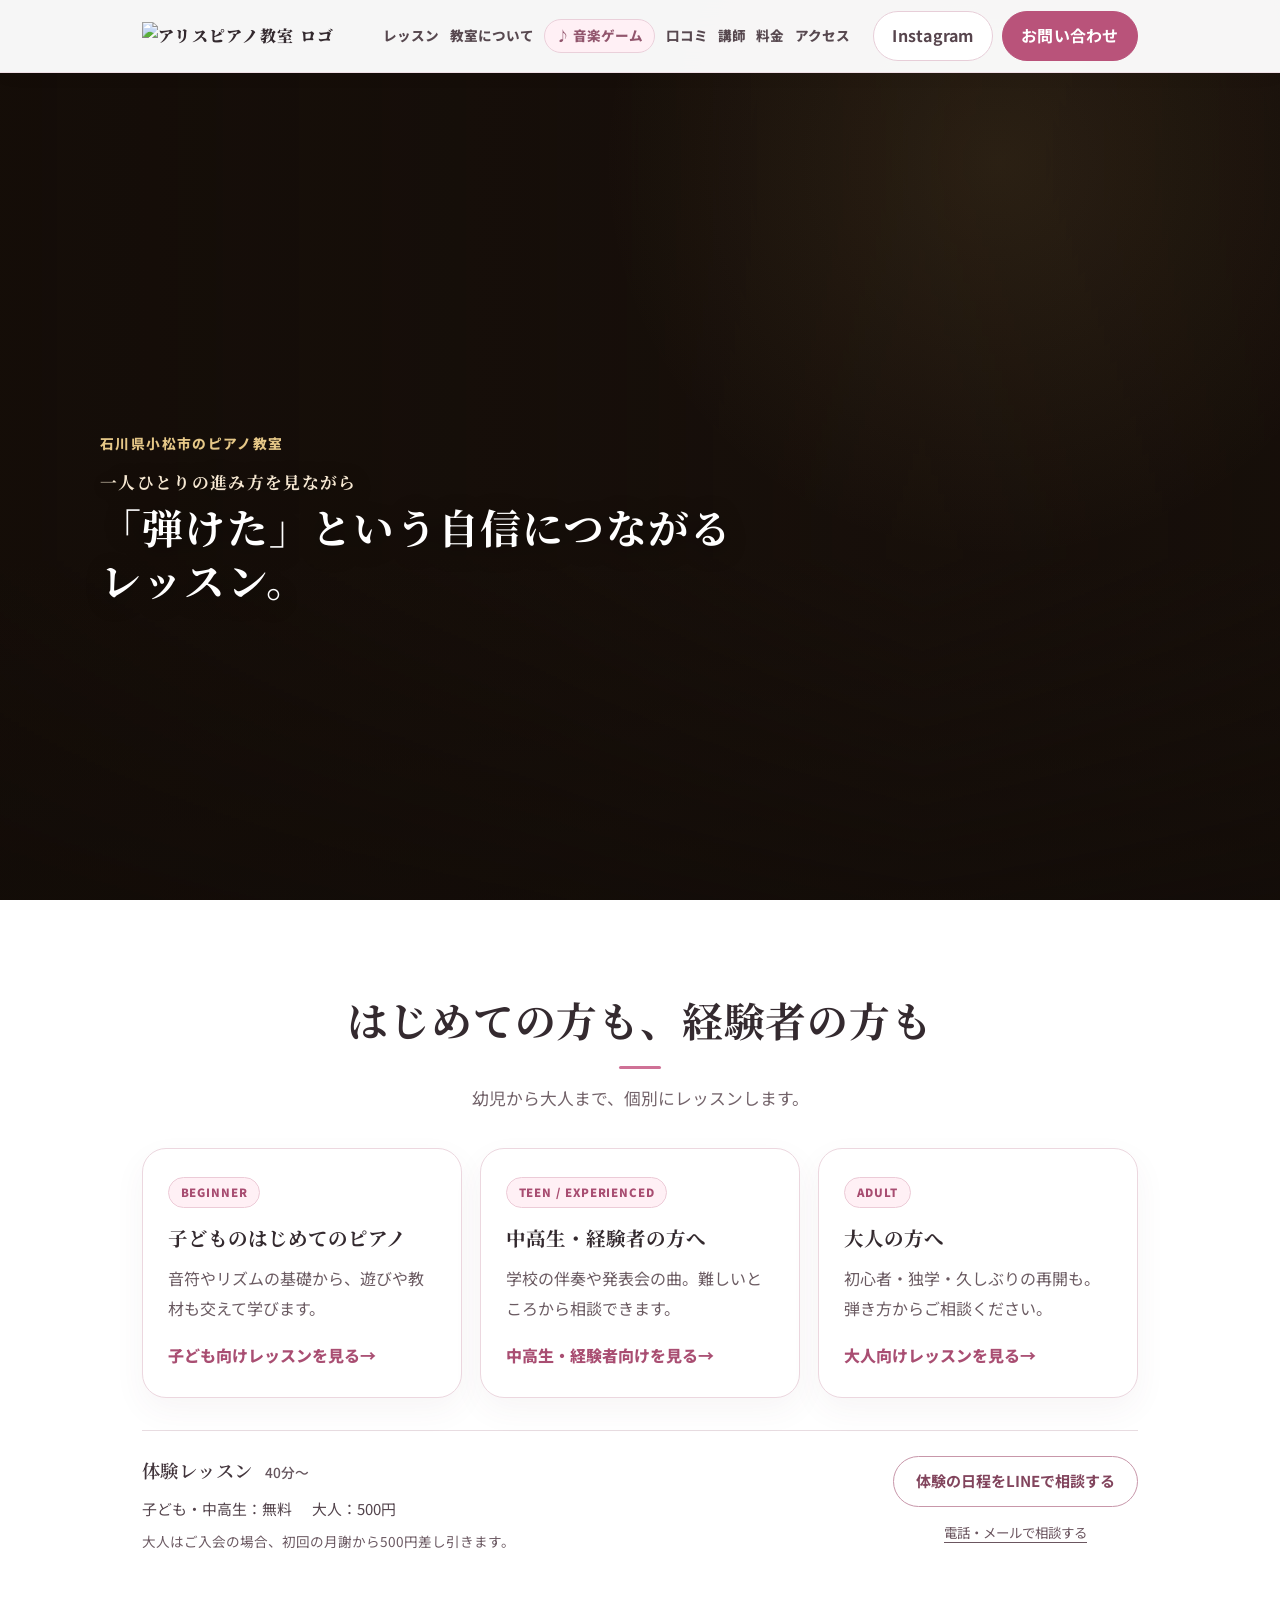
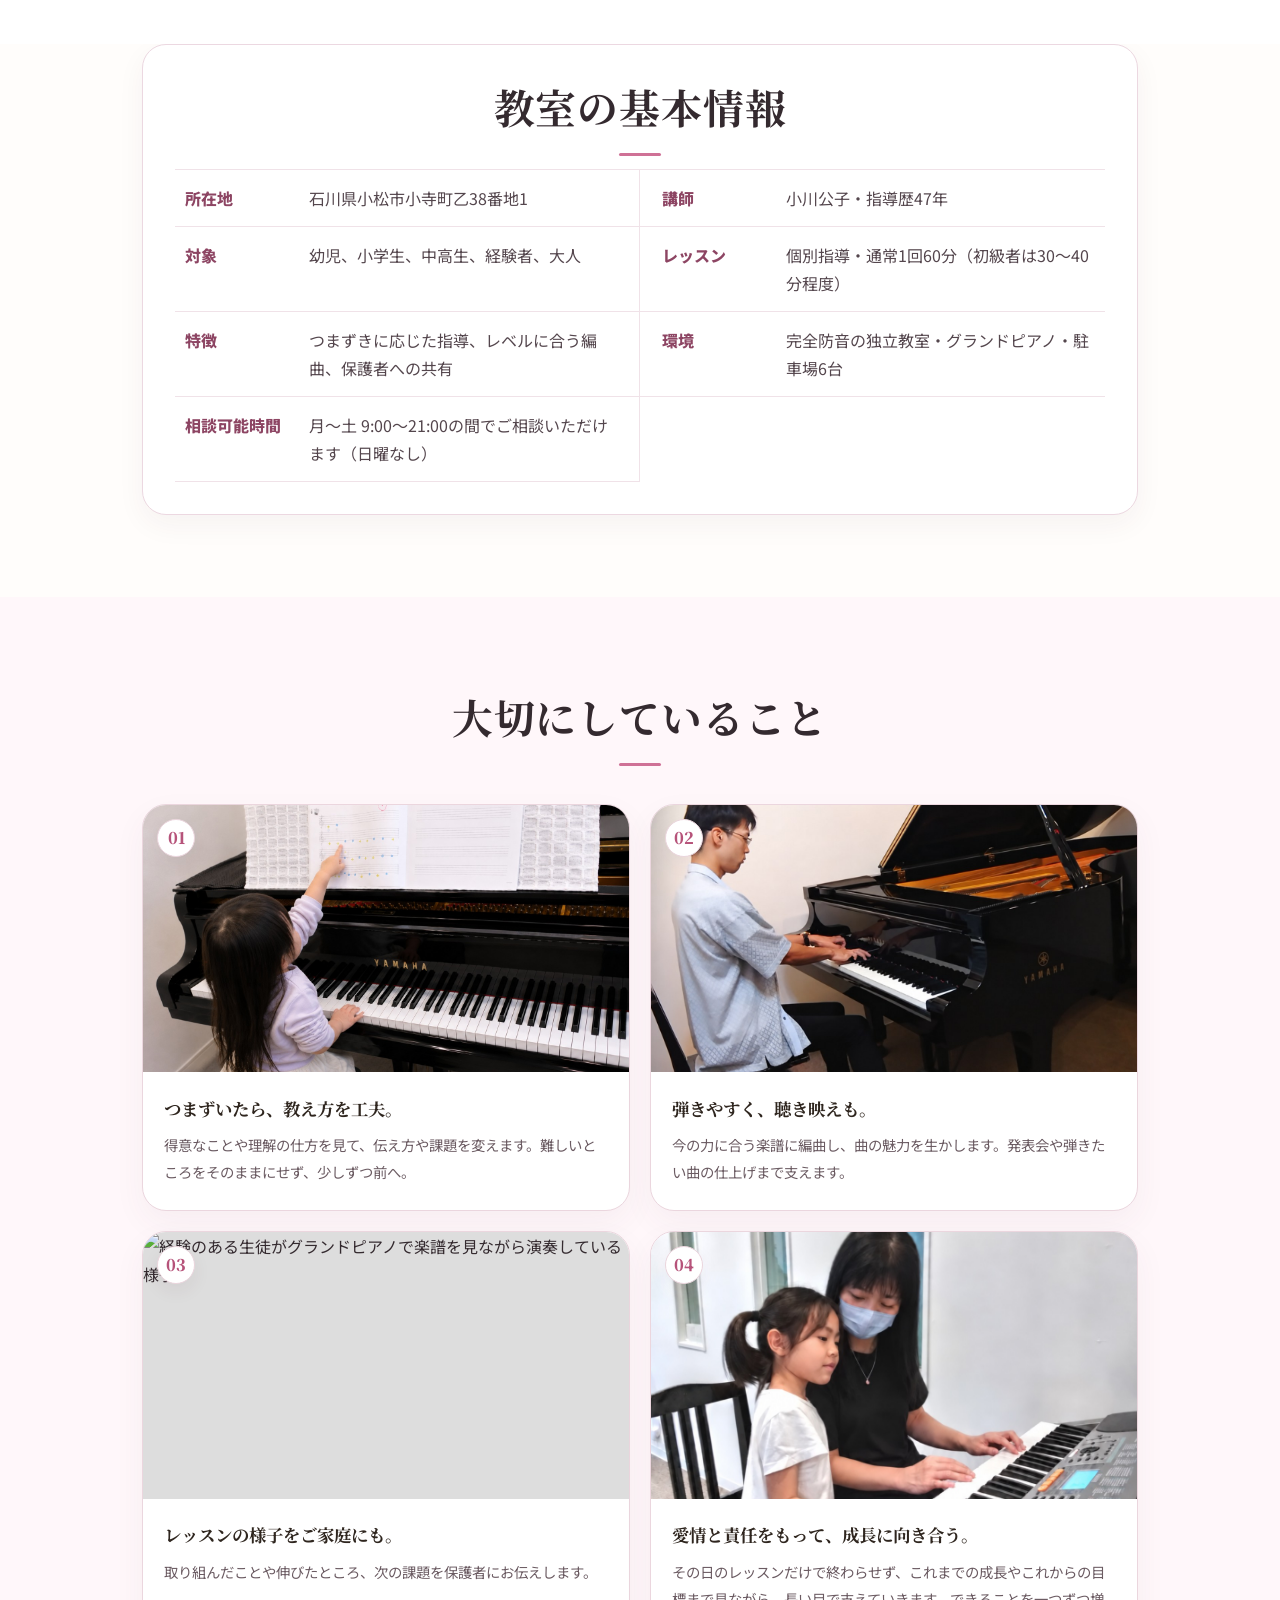
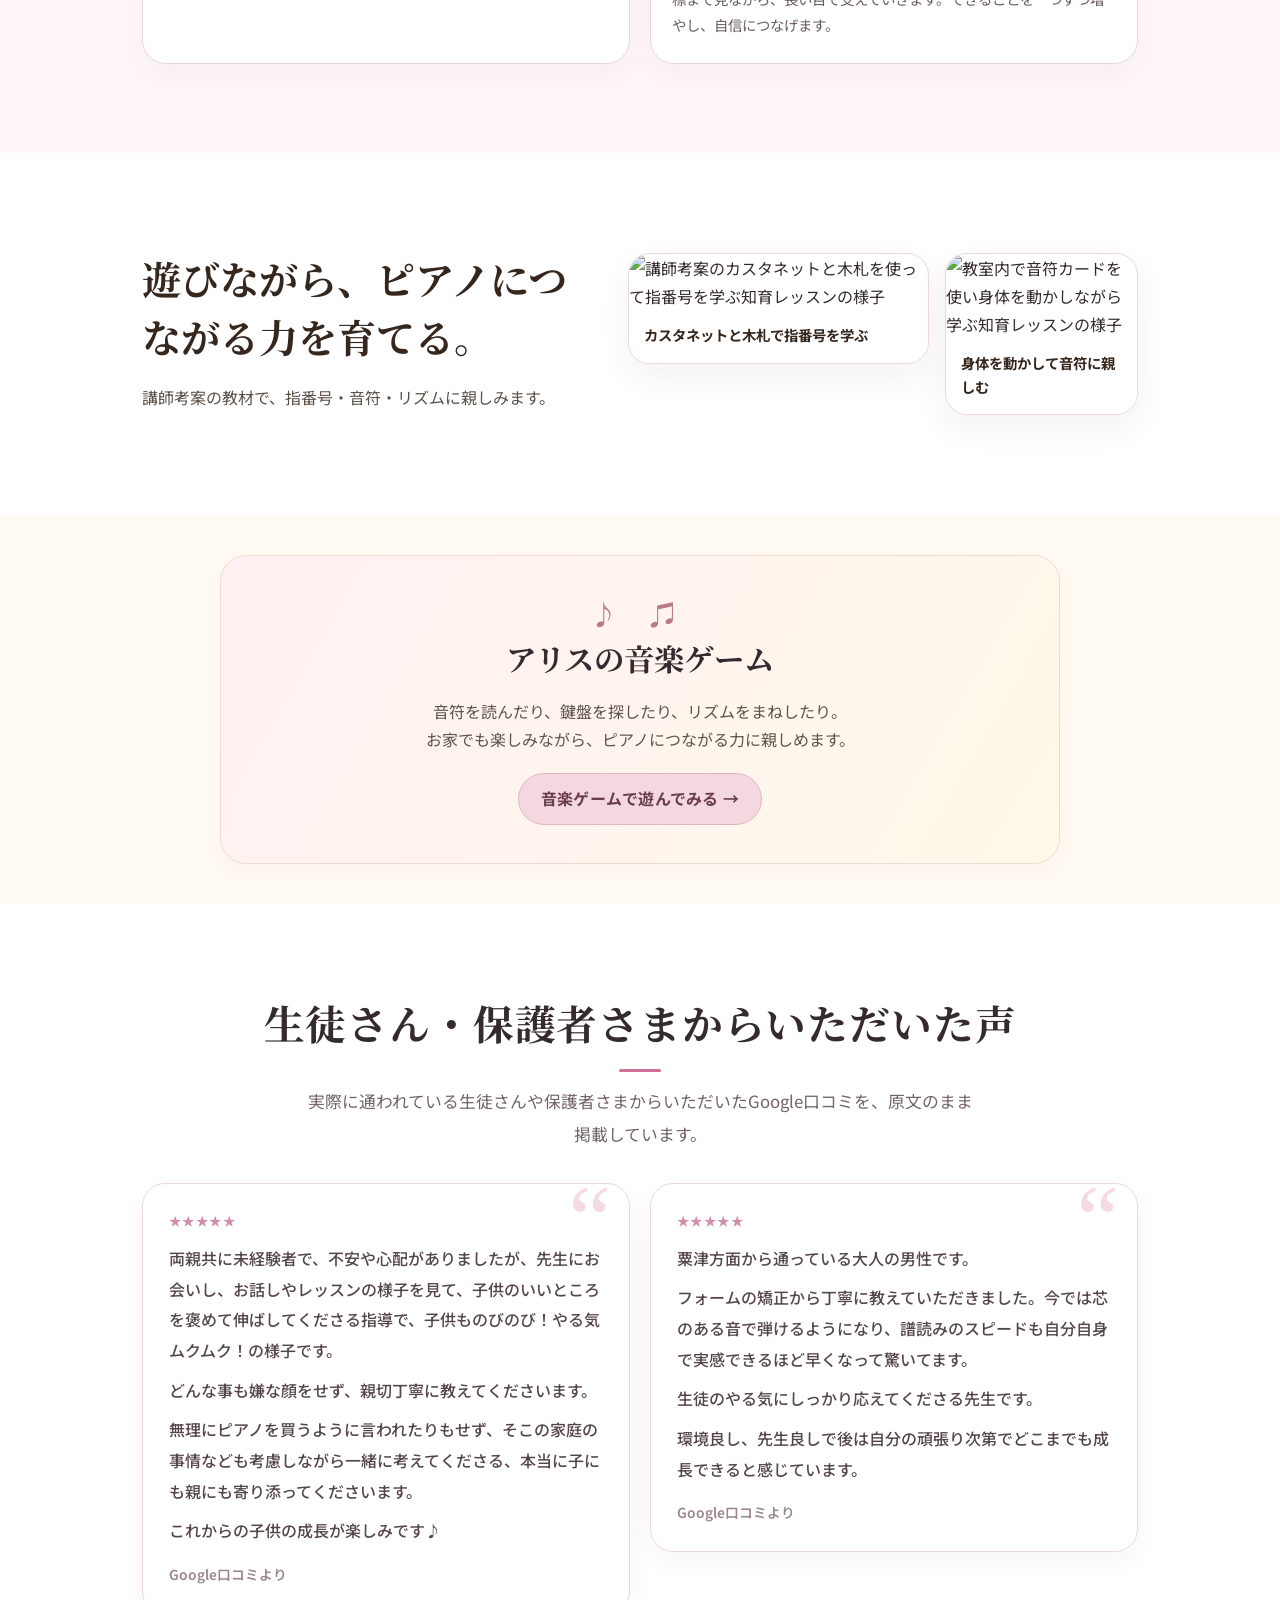
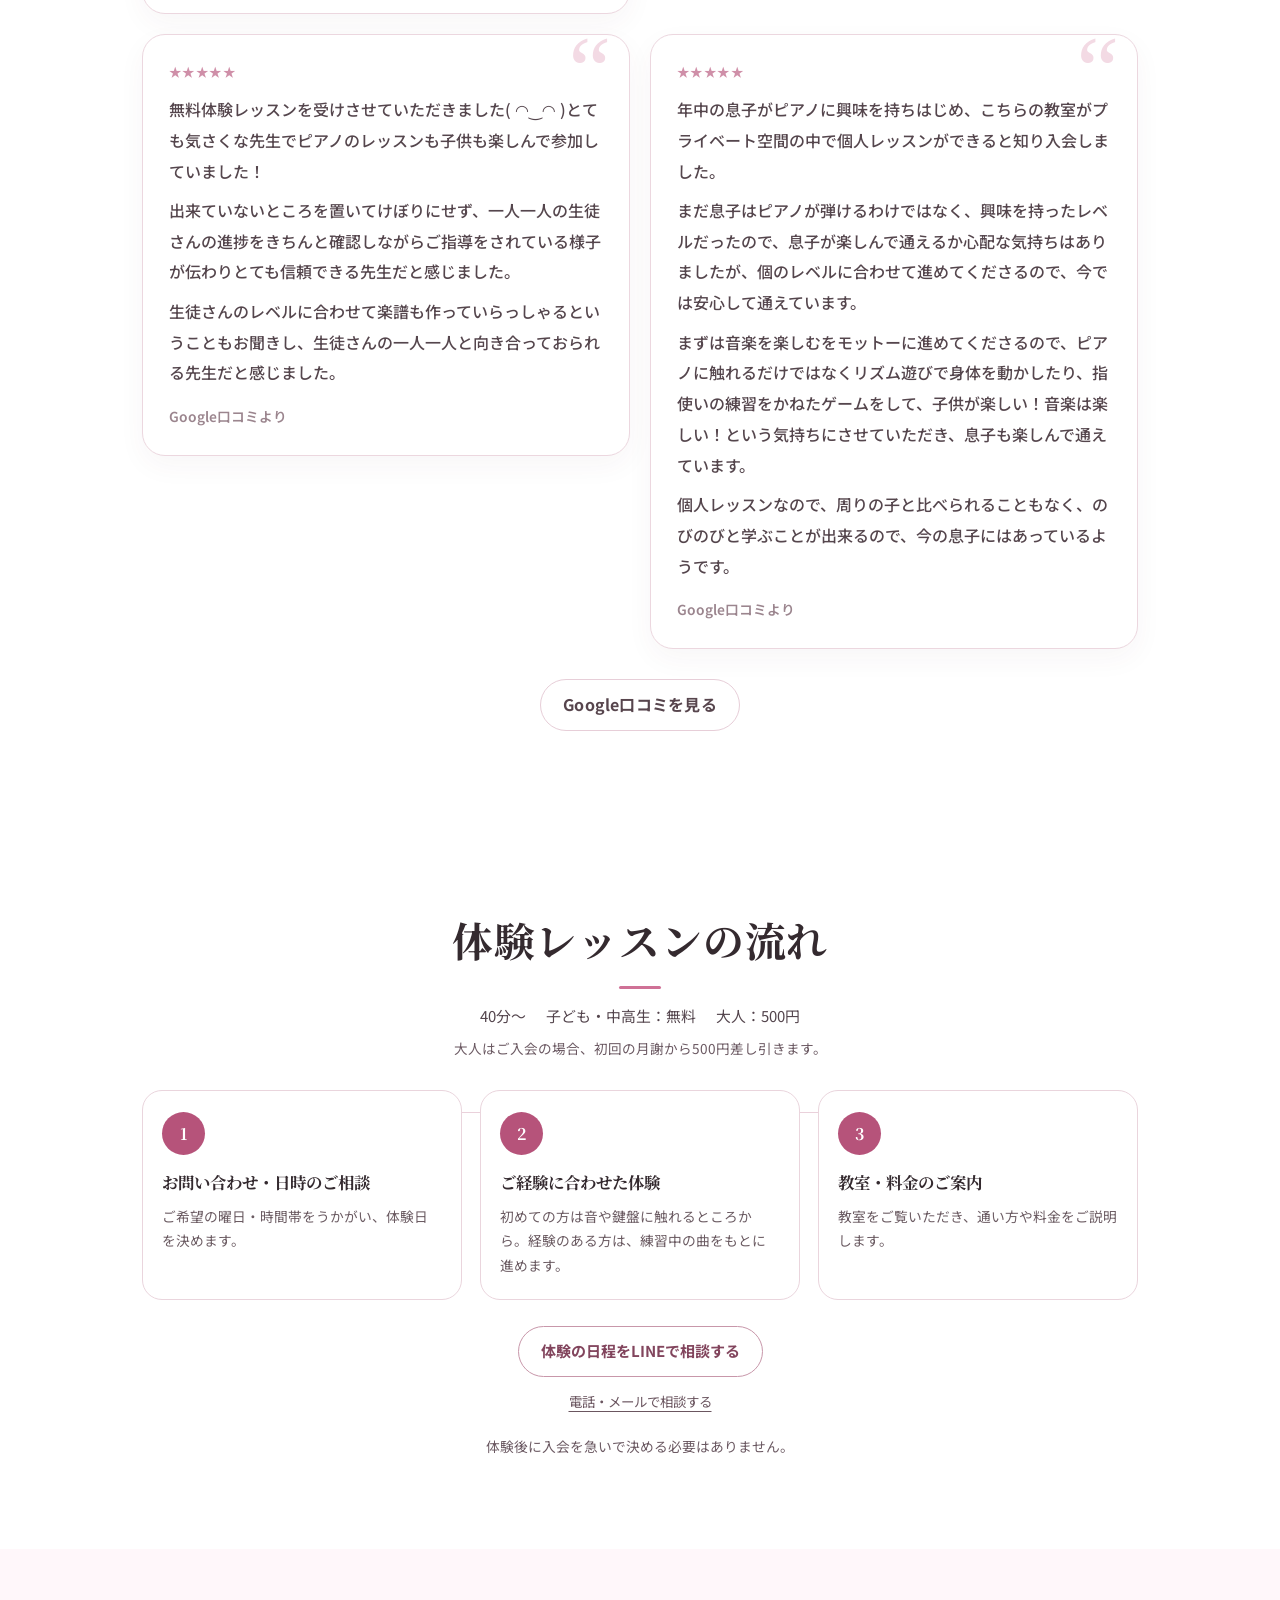
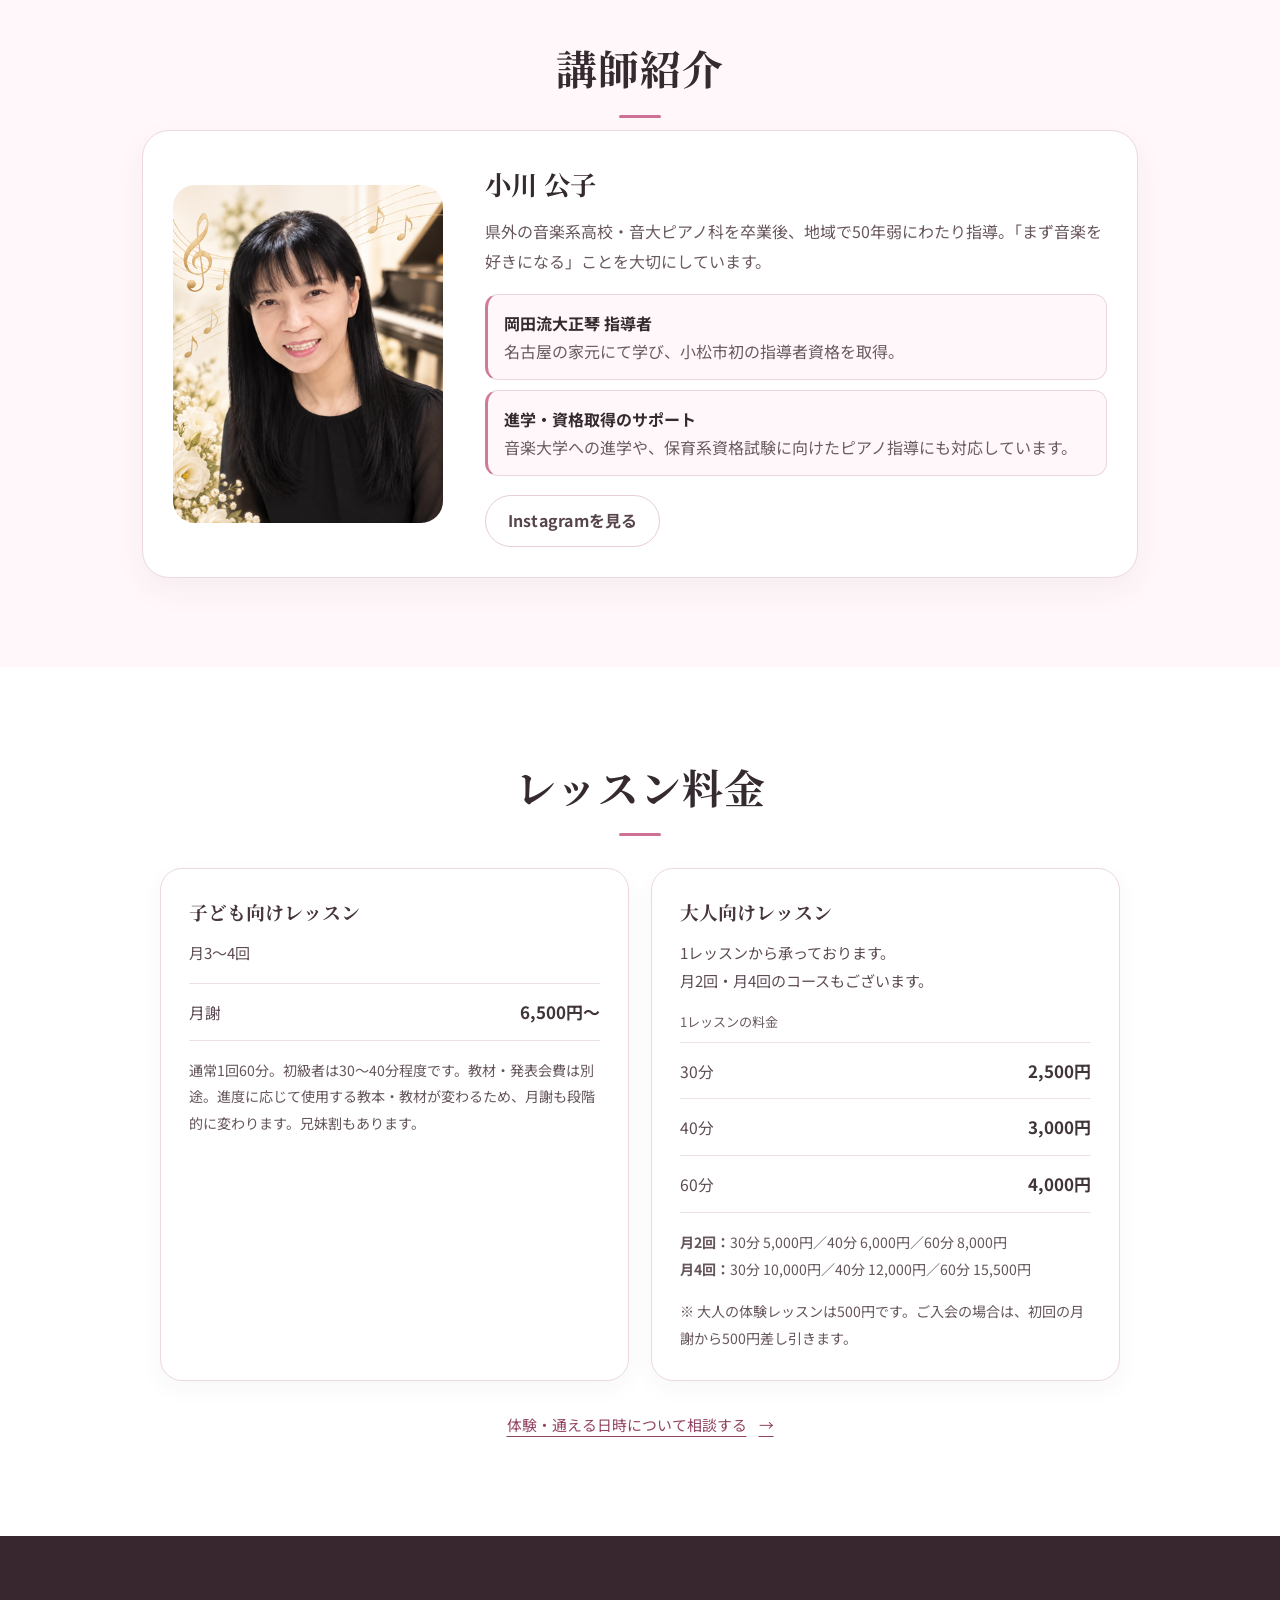
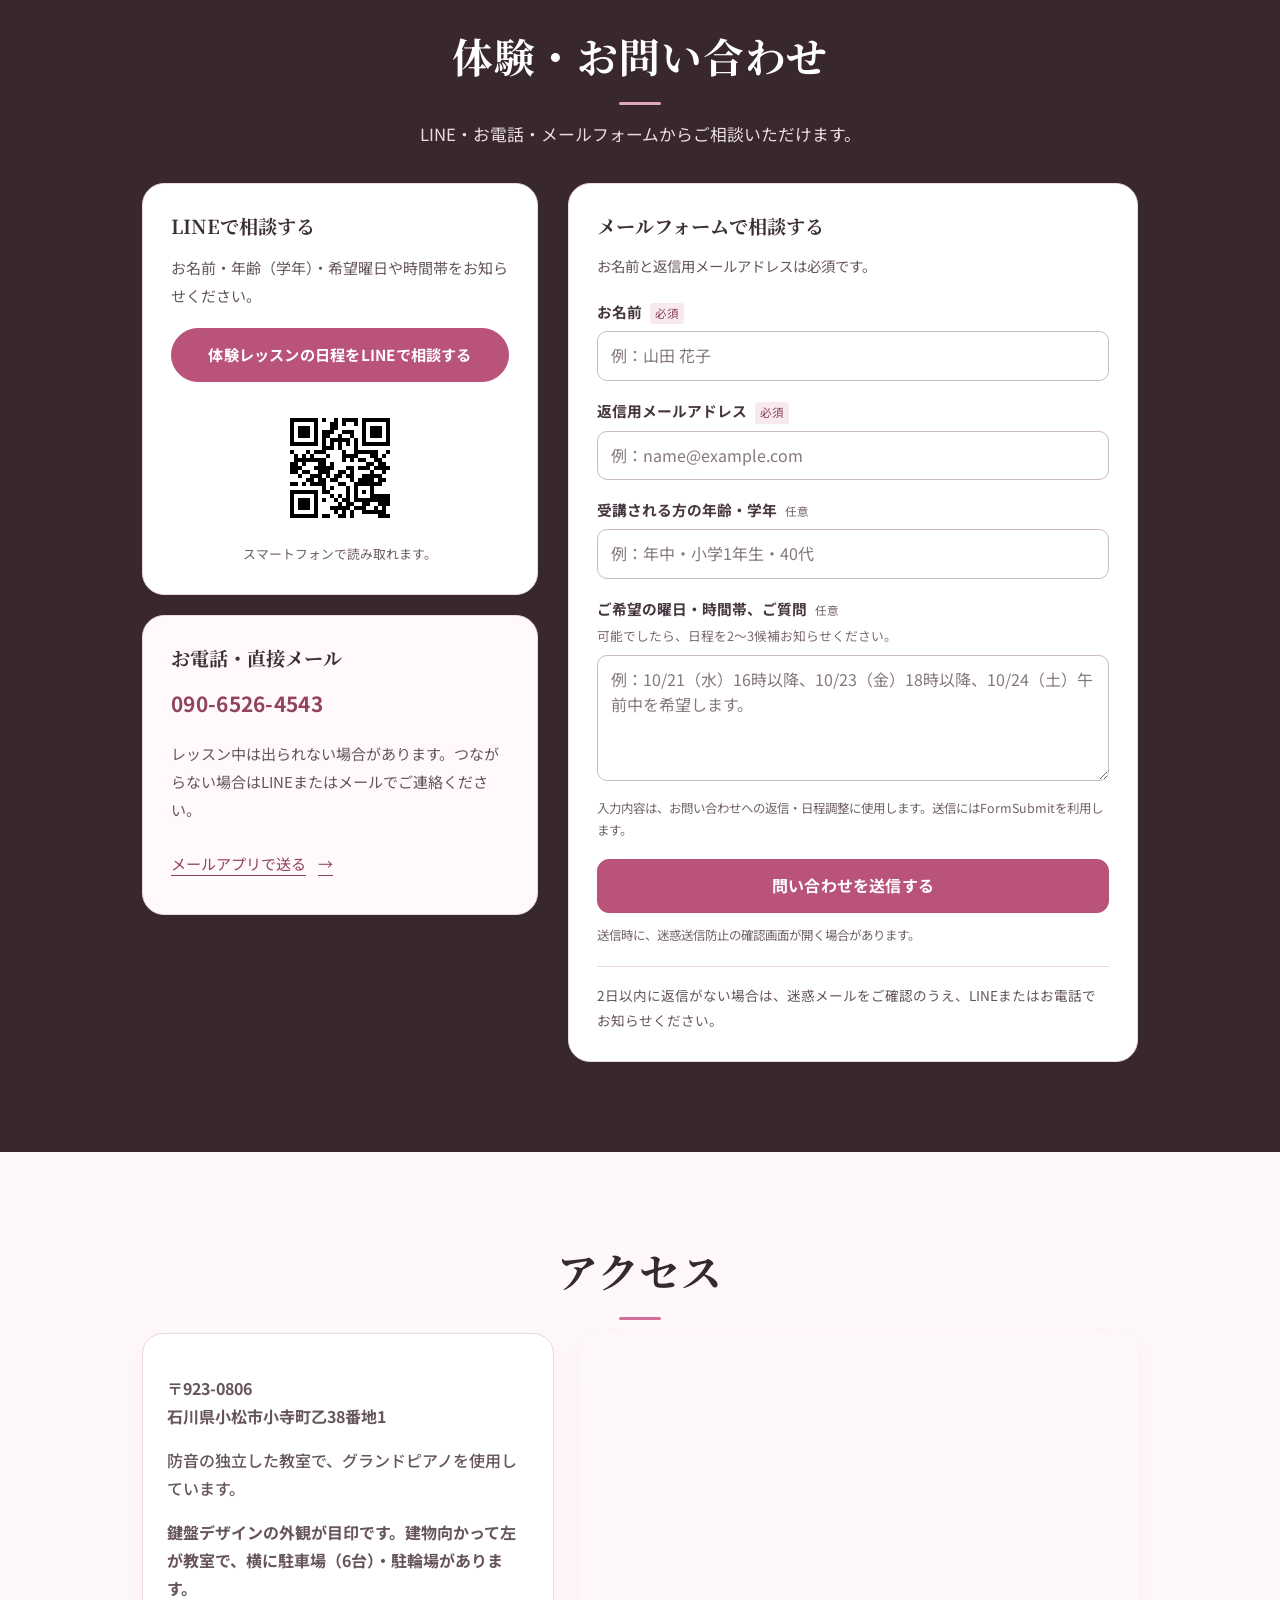
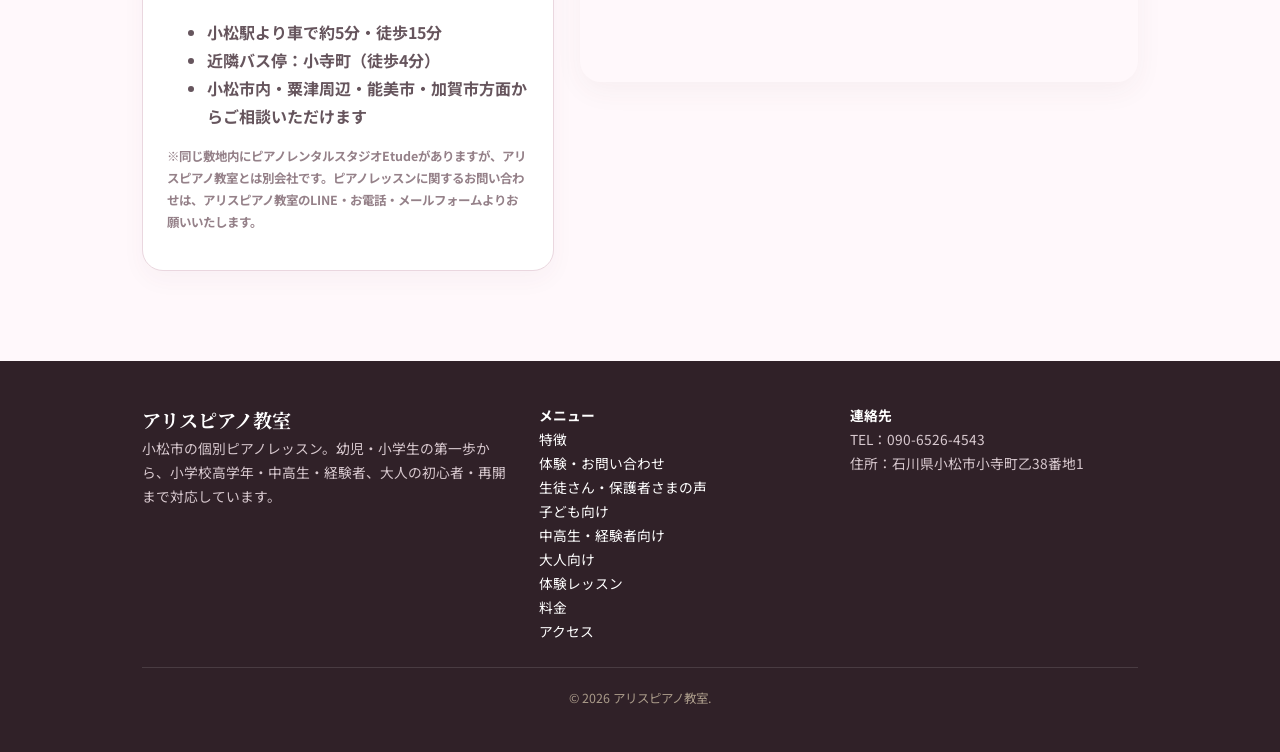
==== commit 2f3174d5: "Add files via upload" ====
--- a/index.html
+++ b/index.html
@@ -5,7 +5,7 @@
 <meta charset="utf-8"/>
 <meta content="width=device-width, initial-scale=1, viewport-fit=cover" name="viewport"/>
 <title>アリスピアノ教室｜小松市の個別ピアノ教室｜通常1回60分（初級者を除く）</title>
-<meta content="石川県小松市小寺町の個別ピアノ教室。幼児・小学生、中高生・経験者、大人の初心者・再開、学校伴奏、音大受験・保育志望まで対応。子どもは月4回6,500円〜、大人は30分・40分・60分のレッスン。体験レッスンは40分〜です。" name="description"/>
+<meta content="石川県小松市小寺町の個別ピアノ教室。幼児・小学生、中高生・経験者、大人の初心者・再開、学校伴奏、音大受験・保育志望まで対応。子どもは月3～4回6,500円〜、大人は30分・40分・60分のレッスン。体験レッスンは40分〜です。" name="description"/>
 <link href="https://alicepiano-komatsu.com/" rel="canonical"/>
 <meta content="ja_JP" property="og:locale"/>
 <meta content="website" property="og:type"/>
@@ -432,7 +432,7 @@
         "石川県加賀市",
         "粟津周辺"
       ],
-      "priceRange": "子ども：月4回6,500円〜／大人：1レッスン2,500円〜4,000円",
+      "priceRange": "子ども：月3～4回6,500円〜／大人：1レッスン2,500円〜4,000円",
       "sameAs": [
         "https://www.instagram.com/alice_piano0226/",
         "https://teacher.piano.or.jp/705141",
@@ -483,12 +483,12 @@
               "name": "子ども向け個別ピアノレッスン",
               "description": "音符・リズムの基礎から好きな曲への挑戦まで、理解の仕方や進度に合わせて指導します。"
             },
-            "name": "子ども向け個別ピアノレッスン（月4回）",
+            "name": "子ども向け個別ピアノレッスン（月3～4回）",
             "priceSpecification": {
               "@type": "PriceSpecification",
               "minPrice": "6500",
               "priceCurrency": "JPY",
-              "description": "月4回6,500円〜。進度に応じて使用する教本・教材が変わるため、月謝も段階的に変わります。"
+              "description": "月3～4回6,500円〜。進度に応じて使用する教本・教材が変わるため、月謝も段階的に変わります。"
             }
           },
           {
@@ -670,7 +670,7 @@
           {
             "@type": "Offer",
             "name": "大人向け・60分（月4回）",
-            "price": "16000",
+            "price": "15500",
             "priceCurrency": "JPY",
             "url": "https://alicepiano-komatsu.com/adult-piano.html",
             "itemOffered": {
@@ -1571,7 +1571,7 @@
 <div aria-hidden="true" style="color:#b97b88;font-size:1.7rem;letter-spacing:.5em;line-height:1.4">♪ ♫</div>
 
 <h2 id="note-game-entry-title" class="serif" style="font-size:clamp(1.4rem,4vw,1.9rem);margin:0 0 12px">アリスの音楽ゲーム</h2>
-<p style="color:#5d544c;margin:0 auto 20px;max-width:600px">音符を読んだり、鍵盤を探したり。<br>お家でも楽しみながら、ピアノにつながる力に親しめます。</p>
+<p style="color:#5d544c;margin:0 auto 20px;max-width:600px">音符を読んだり、鍵盤を探したり、リズムをまねしたり。<br>お家でも楽しみながら、ピアノにつながる力に親しめます。</p>
 <a class="btn secondary" href="music-games.html" style="background:#f3d8df!important;border-color:#dfb6c1!important;color:#6a3e4b!important;min-height:48px;max-width:100%;white-space:normal">音楽ゲームで遊んでみる →</a>
 </div>
 </div>
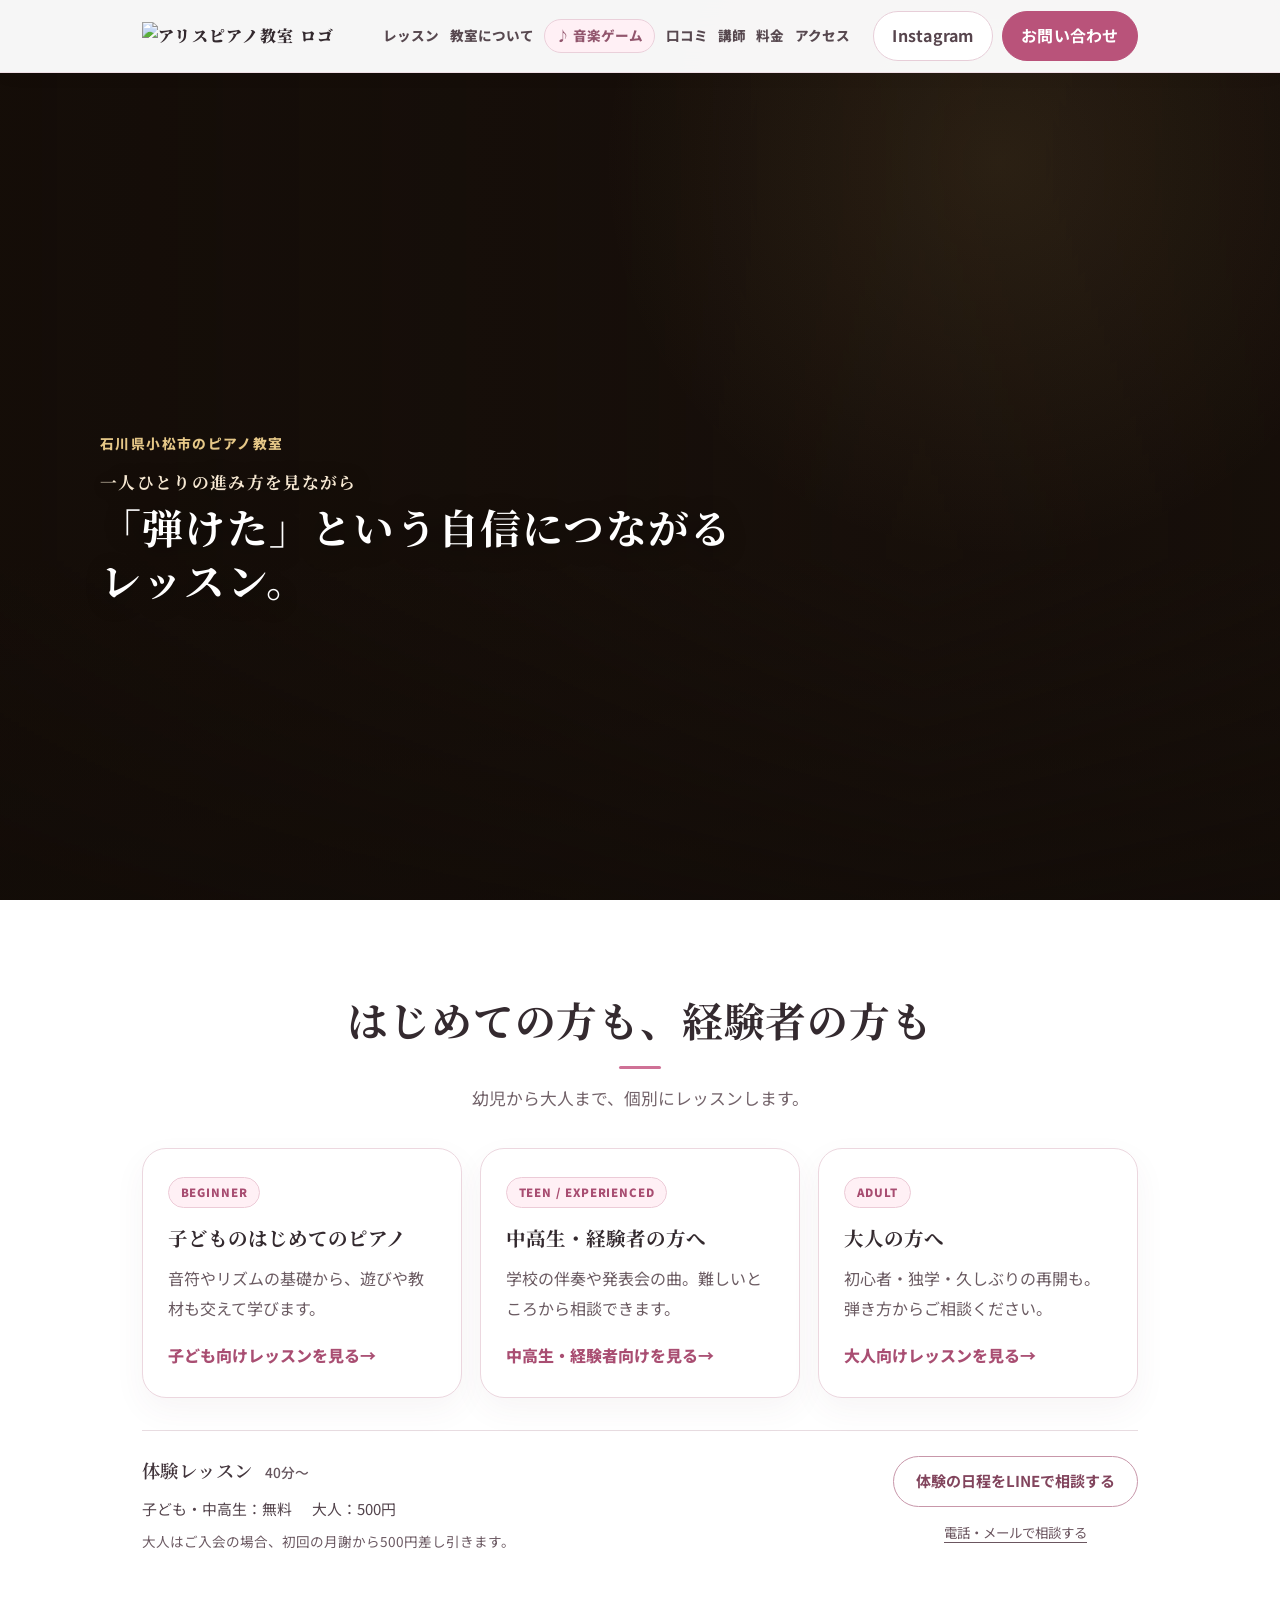
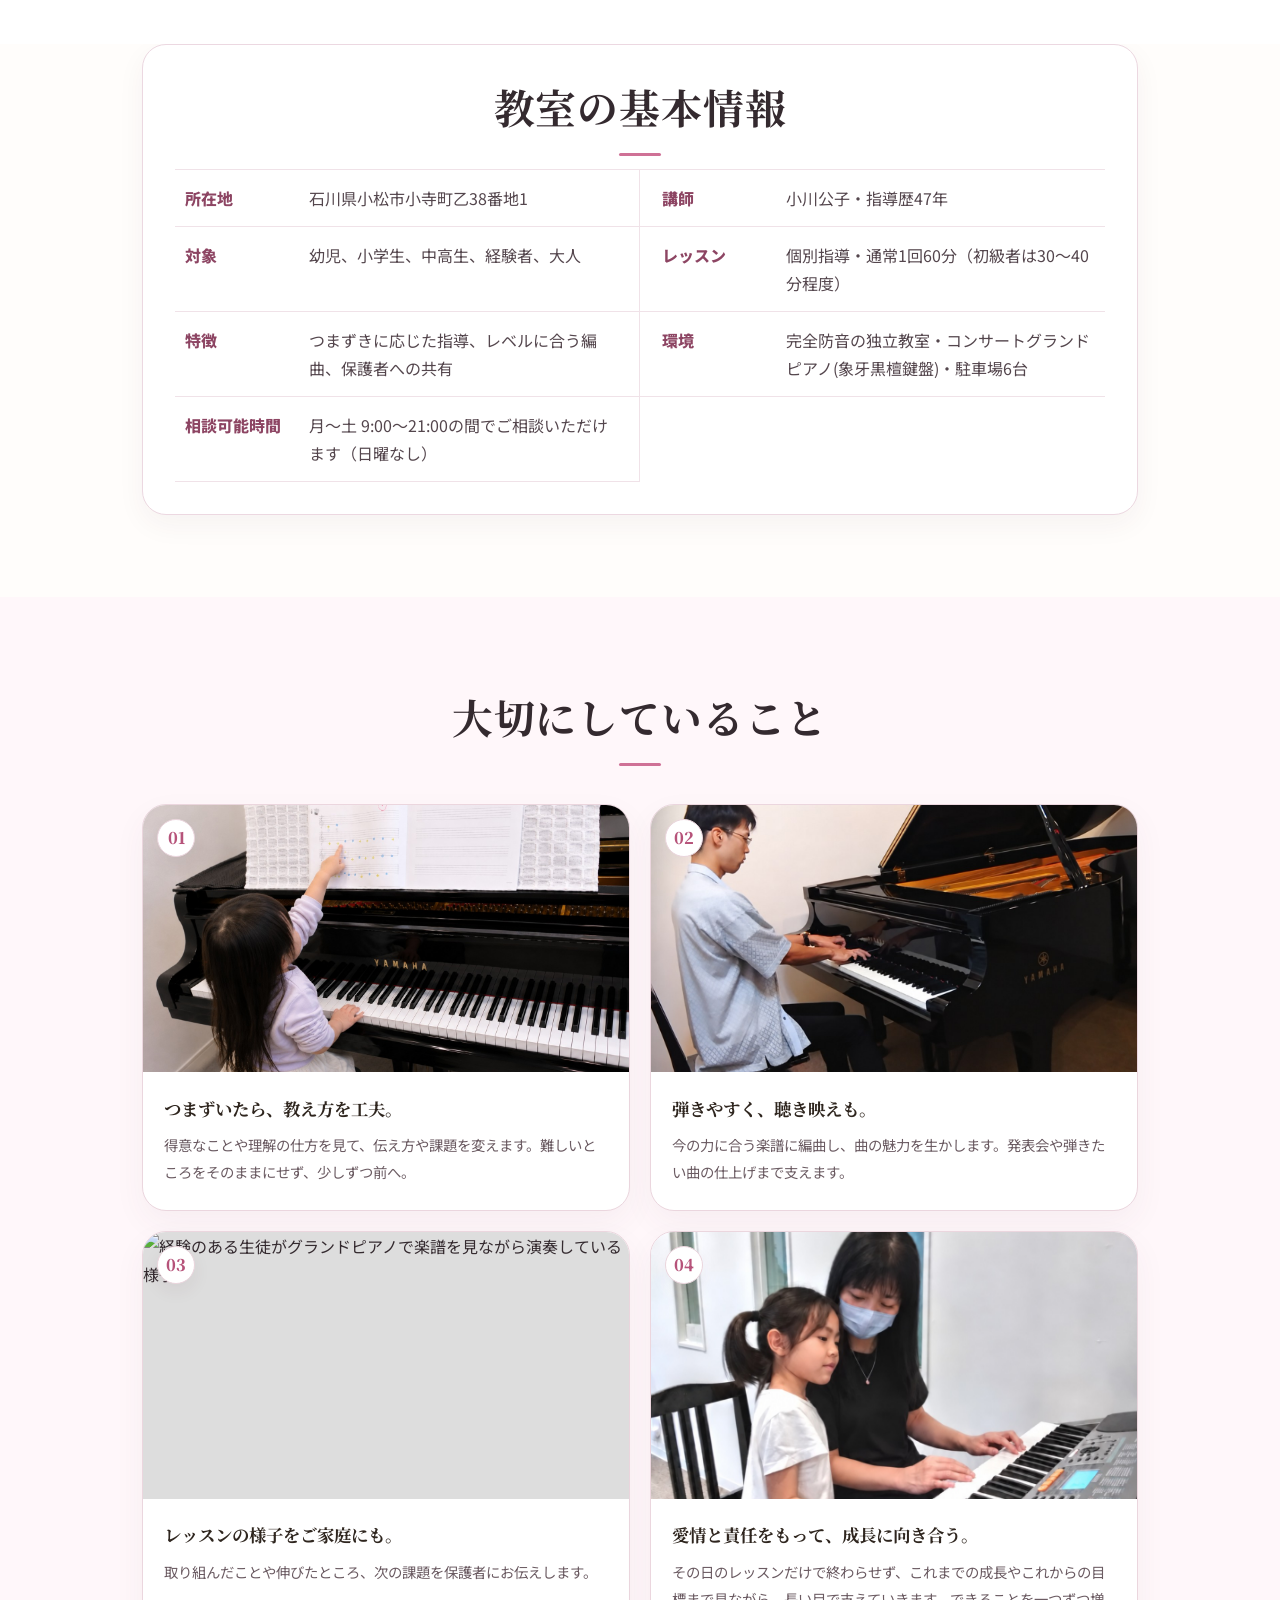
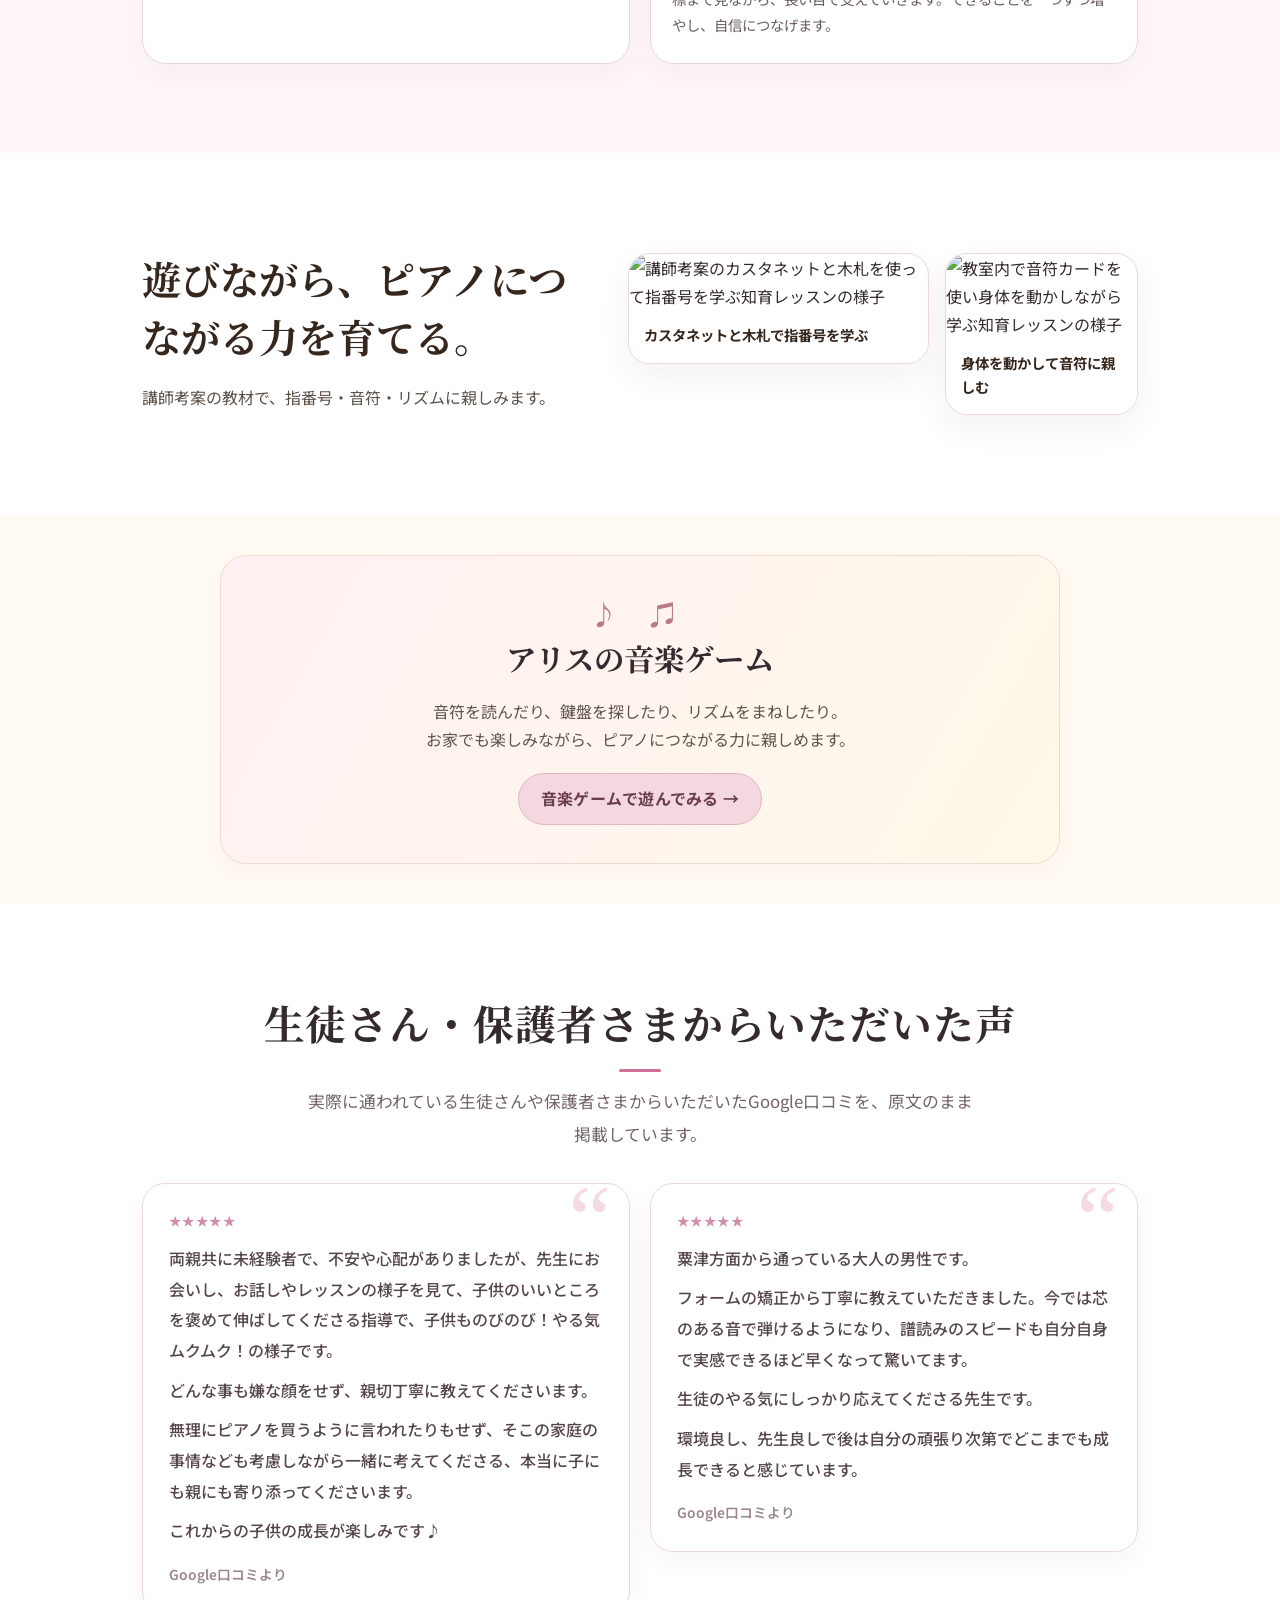
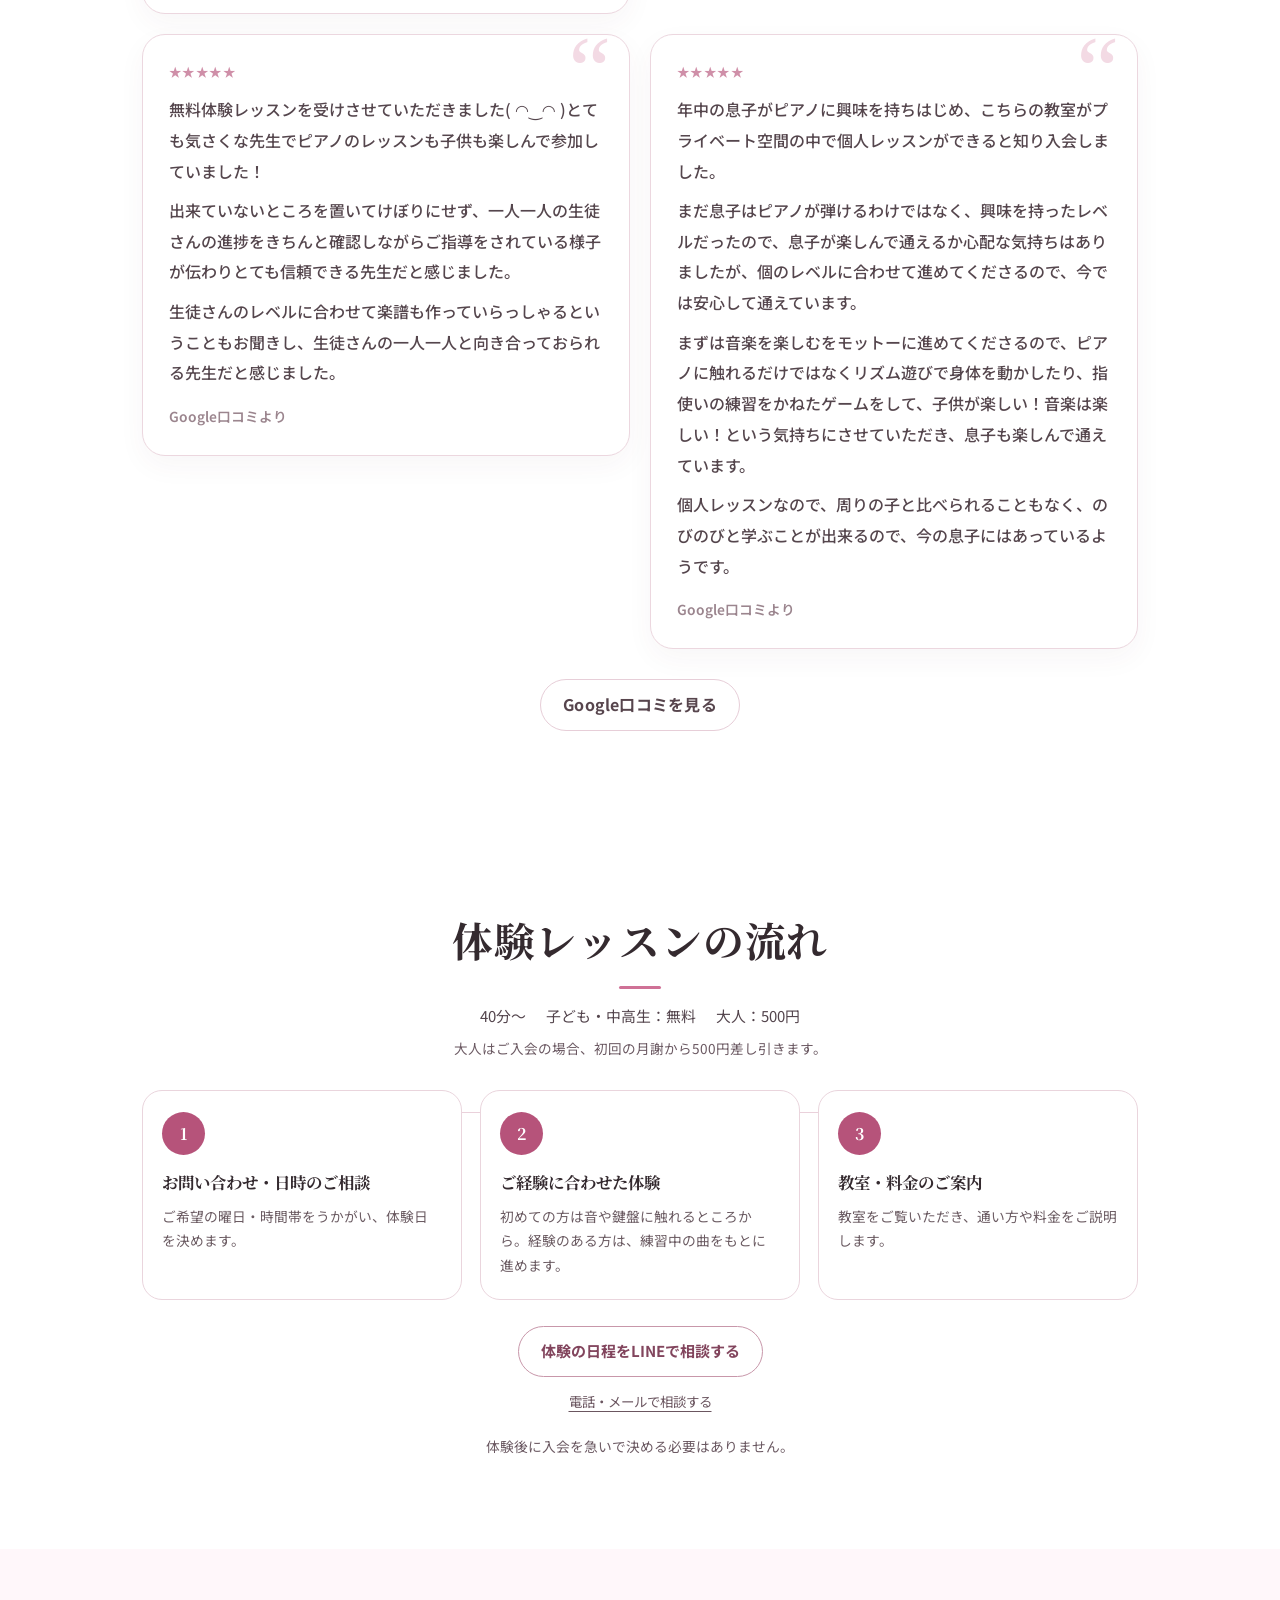
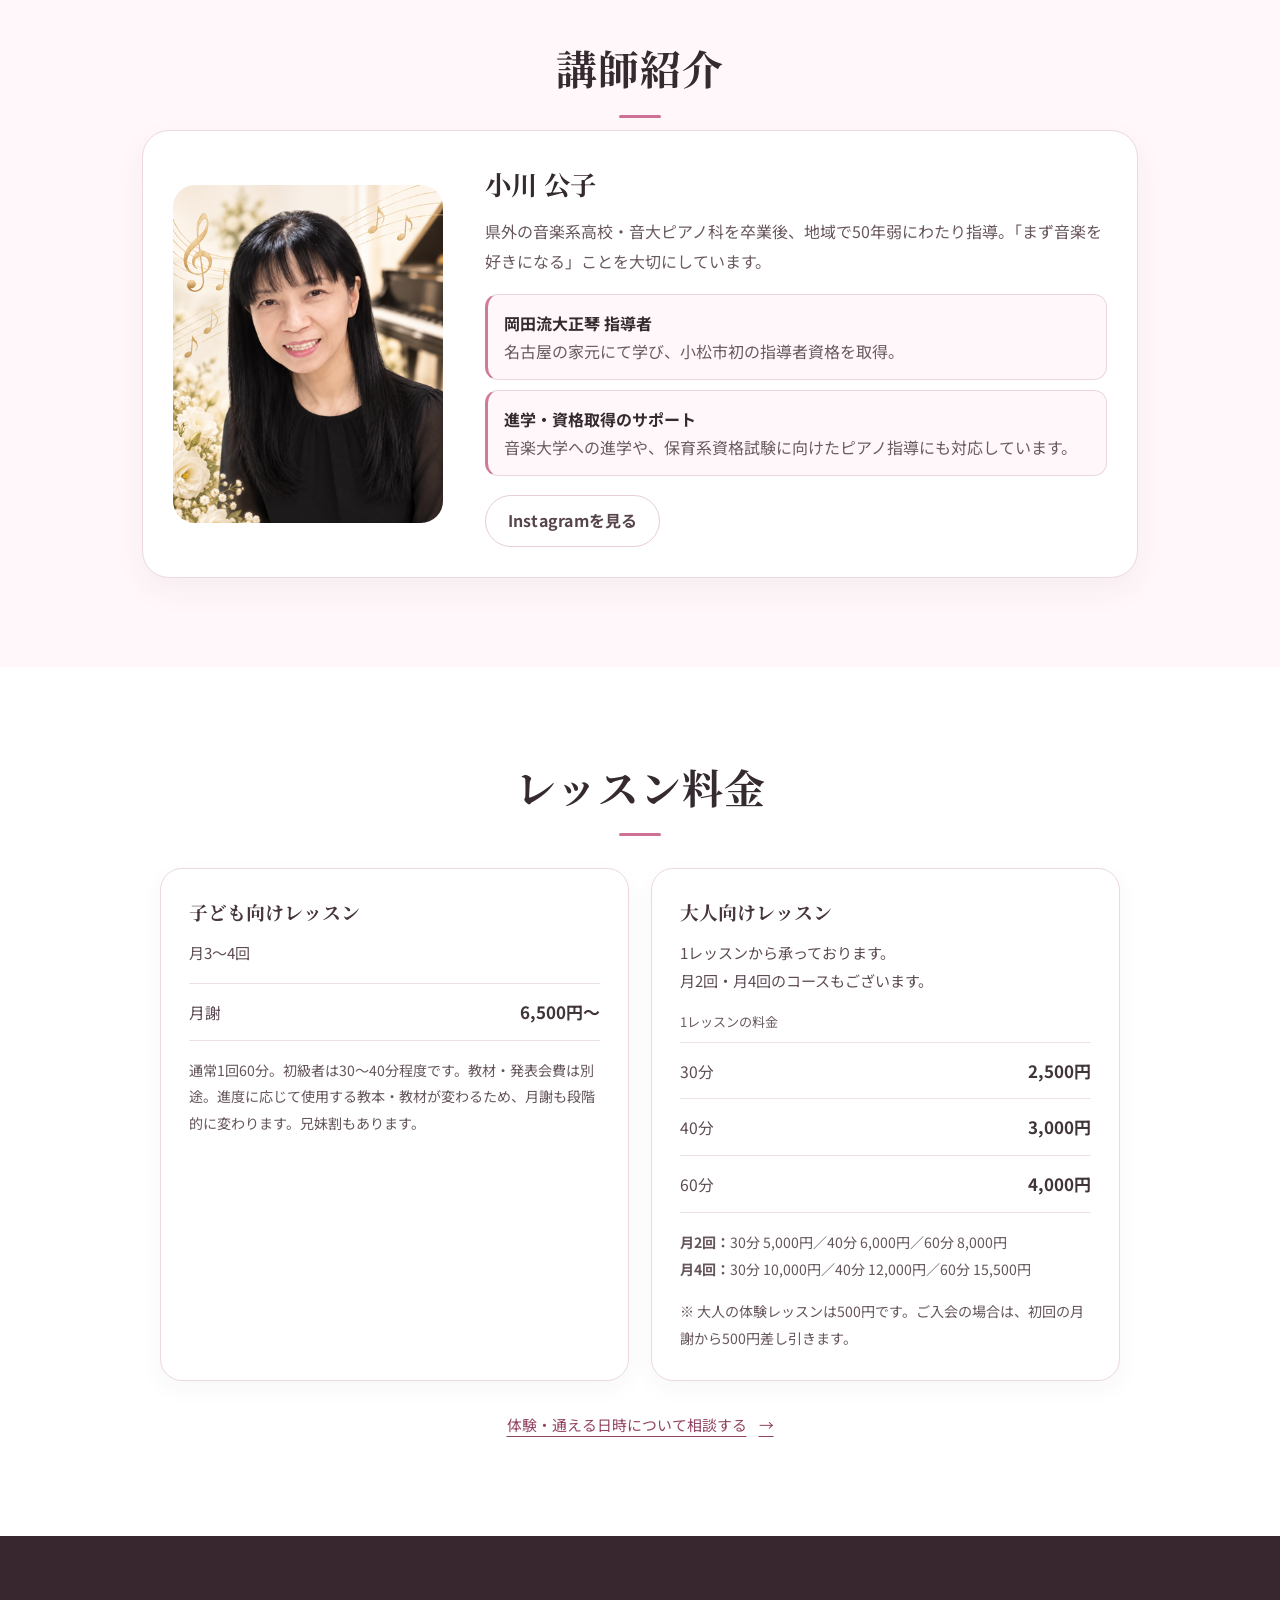
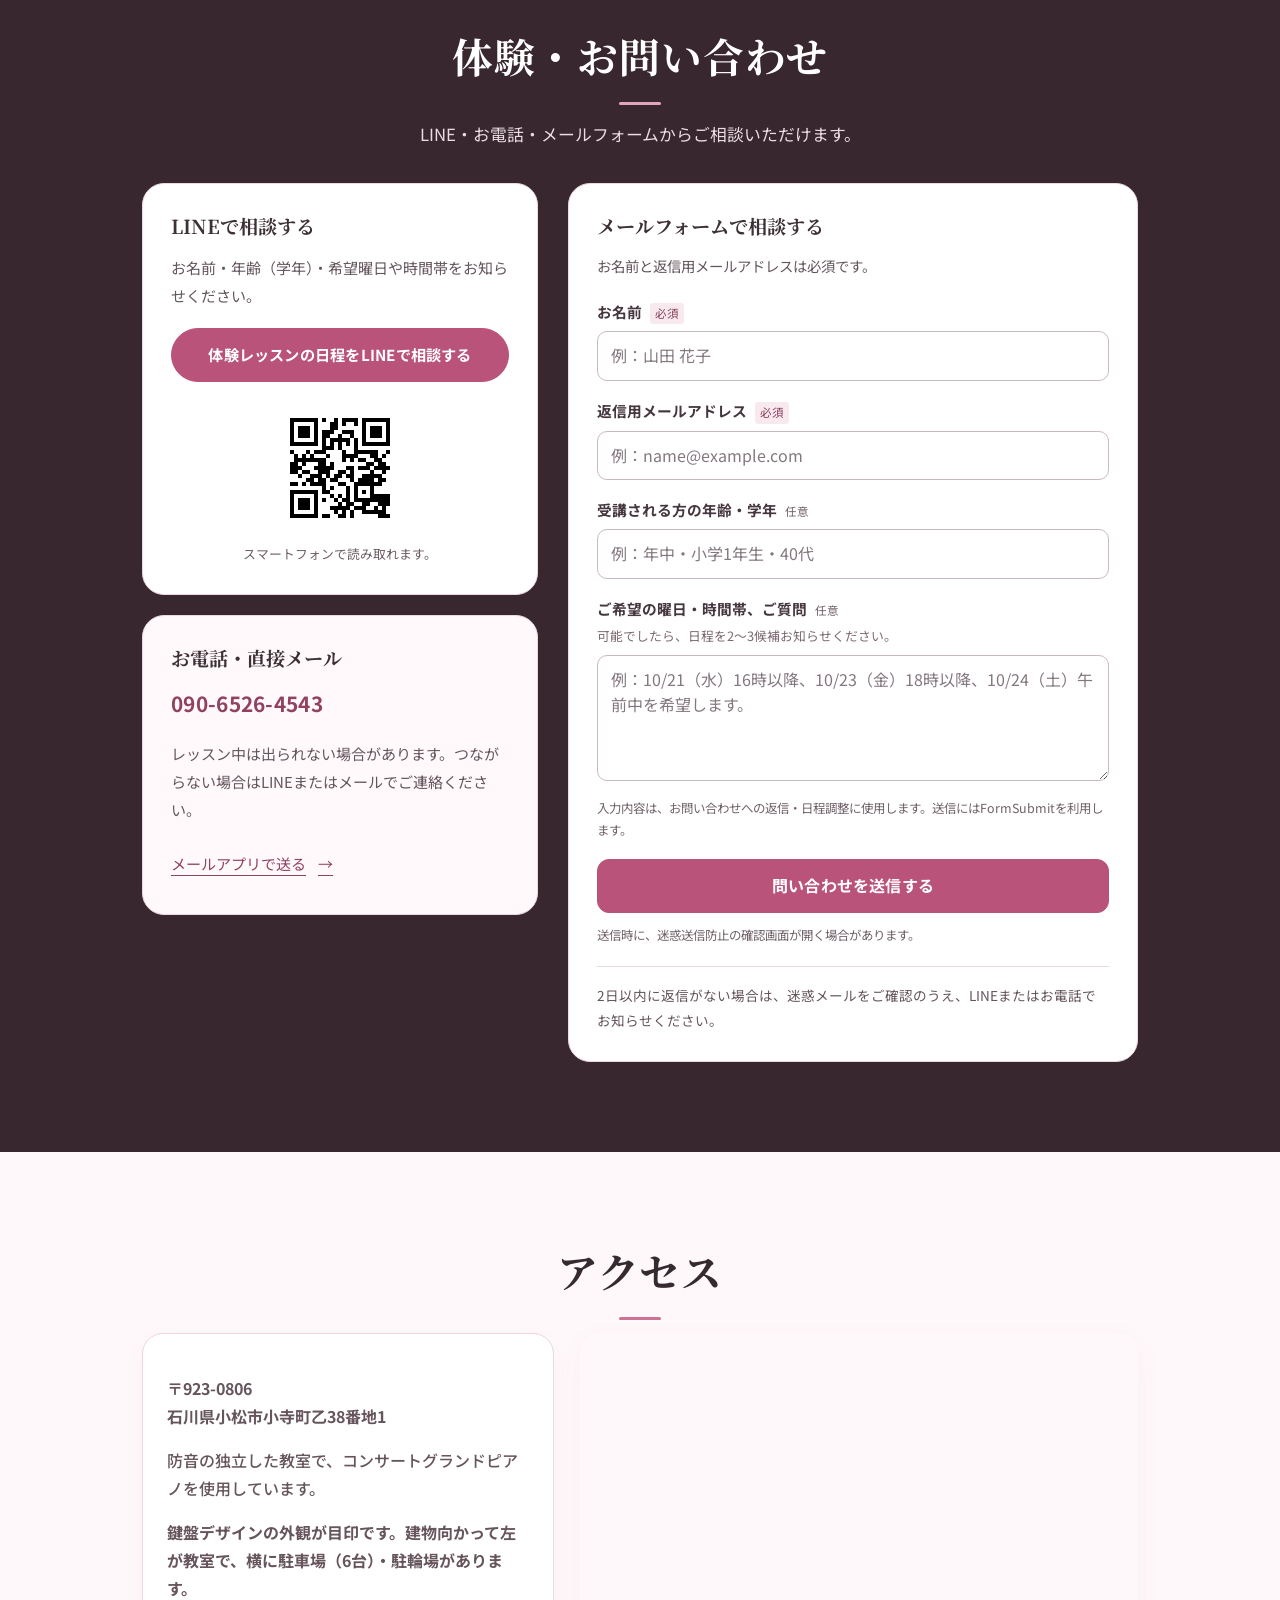
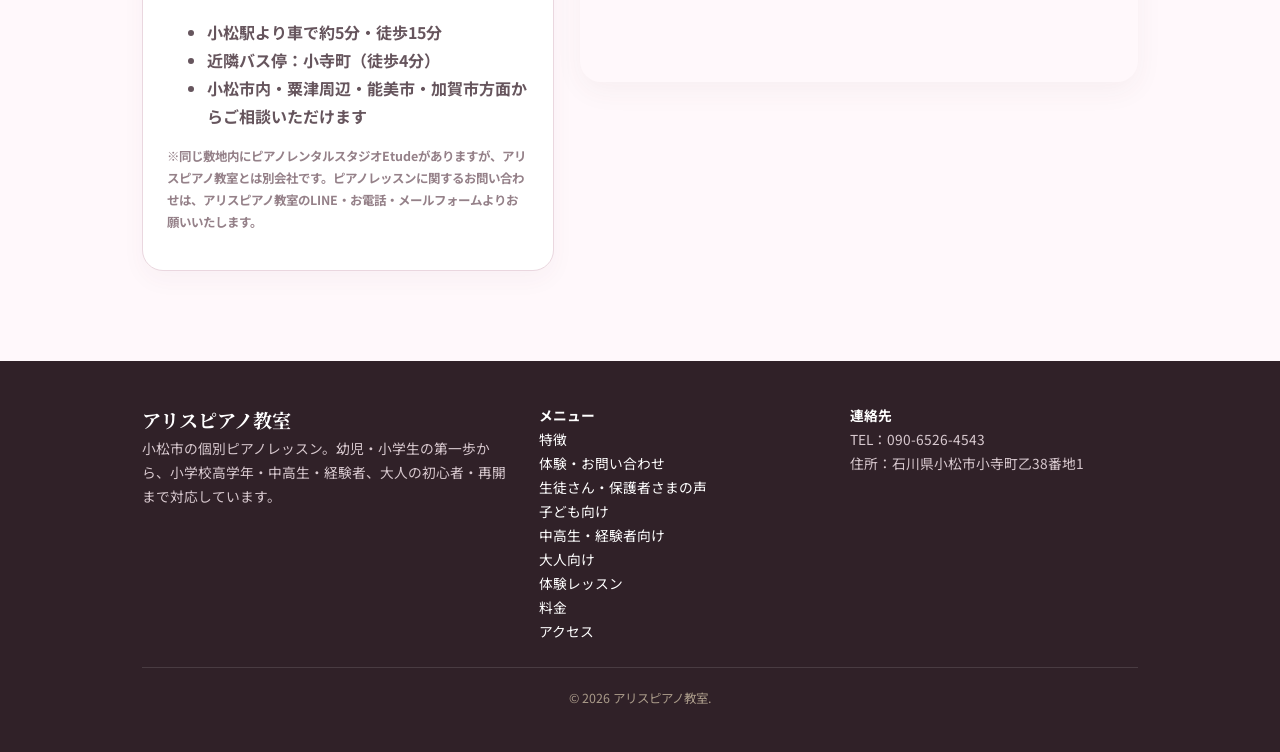
==== commit f5981bf0: "Add files via upload" ====
--- a/index.html
+++ b/index.html
@@ -457,7 +457,7 @@
         },
         {
           "@type": "LocationFeatureSpecification",
-          "name": "グランドピアノ",
+          "name": "コンサートグランドピアノ(象牙黒檀鍵盤)",
           "value": true
         },
         {
@@ -1495,7 +1495,7 @@
 <div><dt>対象</dt><dd>幼児、小学生、中高生、経験者、大人</dd></div>
 <div><dt>レッスン</dt><dd>個別指導・通常1回60分（初級者は30〜40分程度）</dd></div>
 <div><dt>特徴</dt><dd>つまずきに応じた指導、レベルに合う編曲、保護者への共有</dd></div>
-<div><dt>環境</dt><dd>完全防音の独立教室・グランドピアノ・駐車場6台</dd></div>
+<div><dt>環境</dt><dd>完全防音の独立教室・コンサートグランドピアノ(象牙黒檀鍵盤)・駐車場6台</dd></div>
 <div><dt>相談可能時間</dt><dd>月〜土 9:00〜21:00の間でご相談いただけます（日曜なし）</dd></div>
 </dl>
 </div>
@@ -1734,7 +1734,7 @@
 <div class="access-grid">
 <div class="access-card">
 <p><strong>〒923-0806<br/>石川県小松市小寺町乙38番地1</strong></p>
-<p class="studio-environment">防音の独立した教室で、グランドピアノを使用しています。</p>
+<p class="studio-environment">防音の独立した教室で、コンサートグランドピアノを使用しています。</p>
 <p>鍵盤デザインの外観が目印です。建物向かって左が教室で、横に駐車場（6台）・駐輪場があります。</p>
 <ul>
 <li>小松駅より車で約5分・徒歩15分</li>
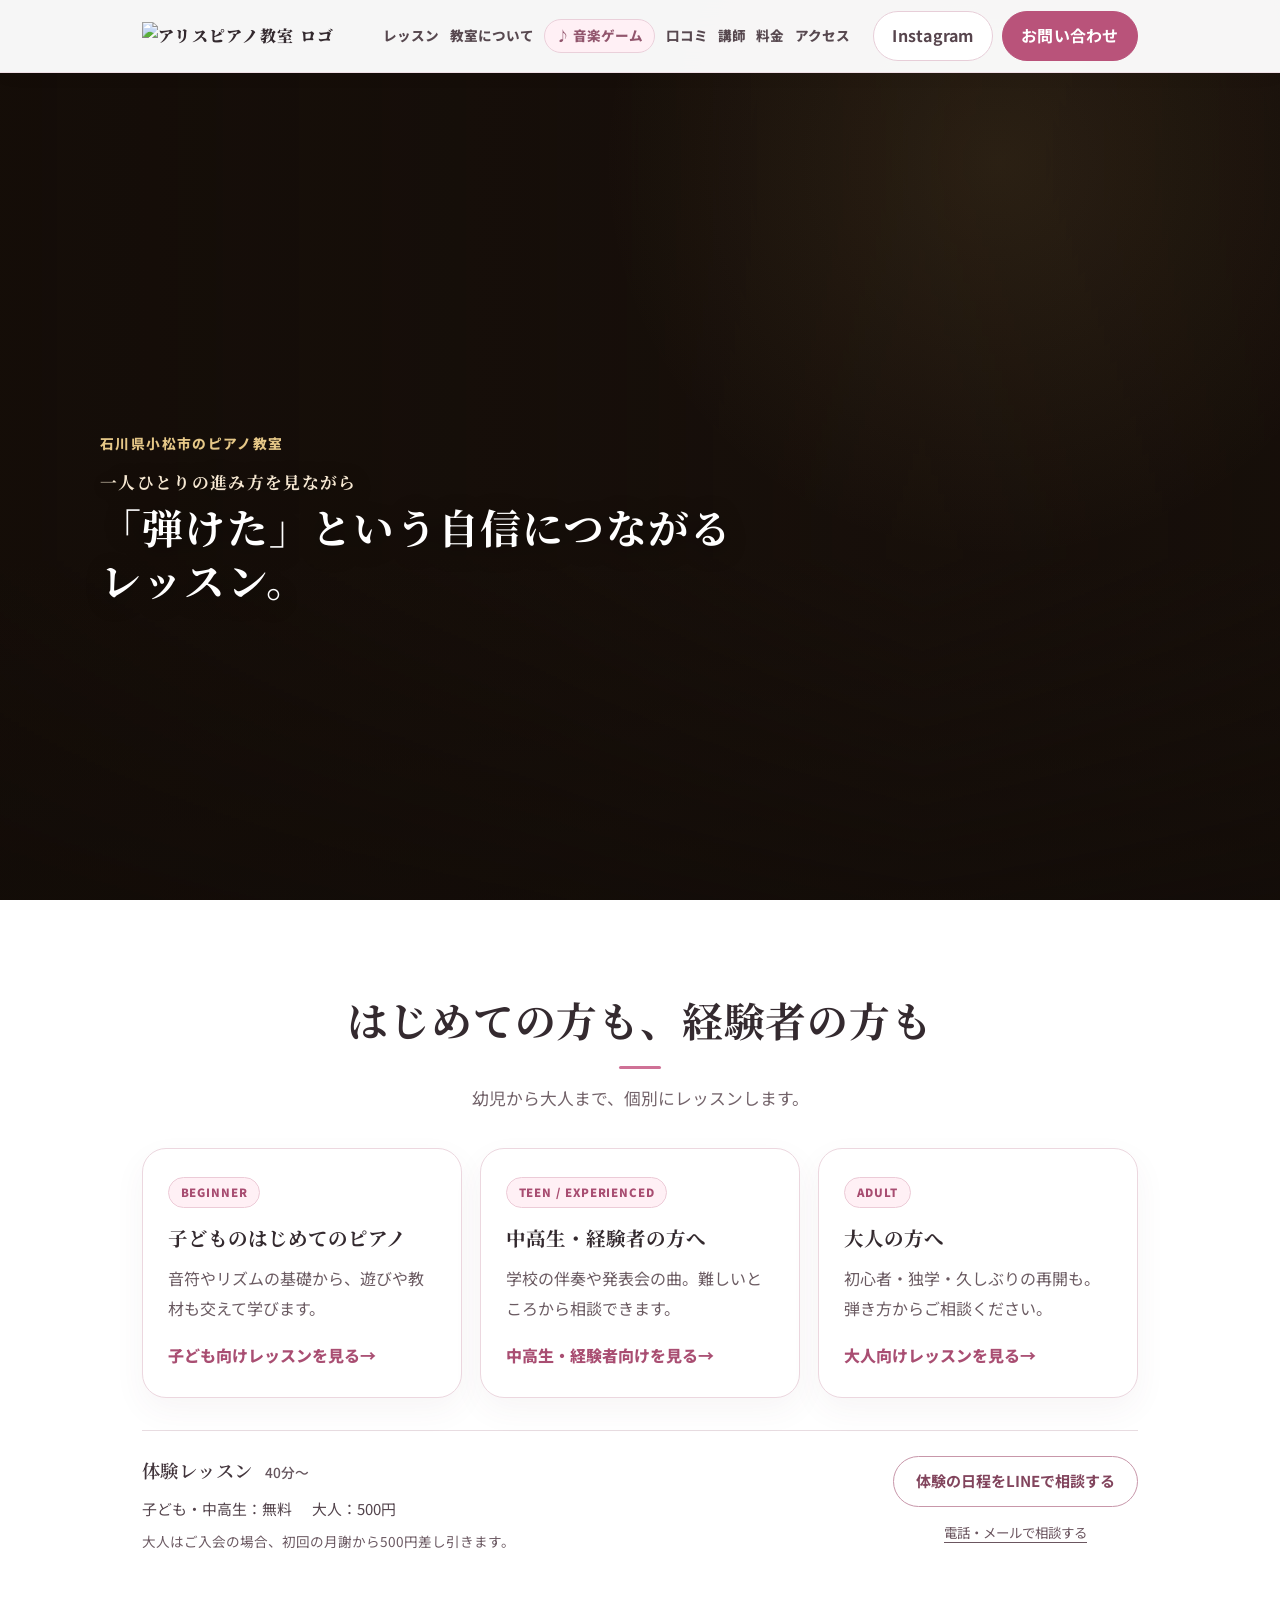
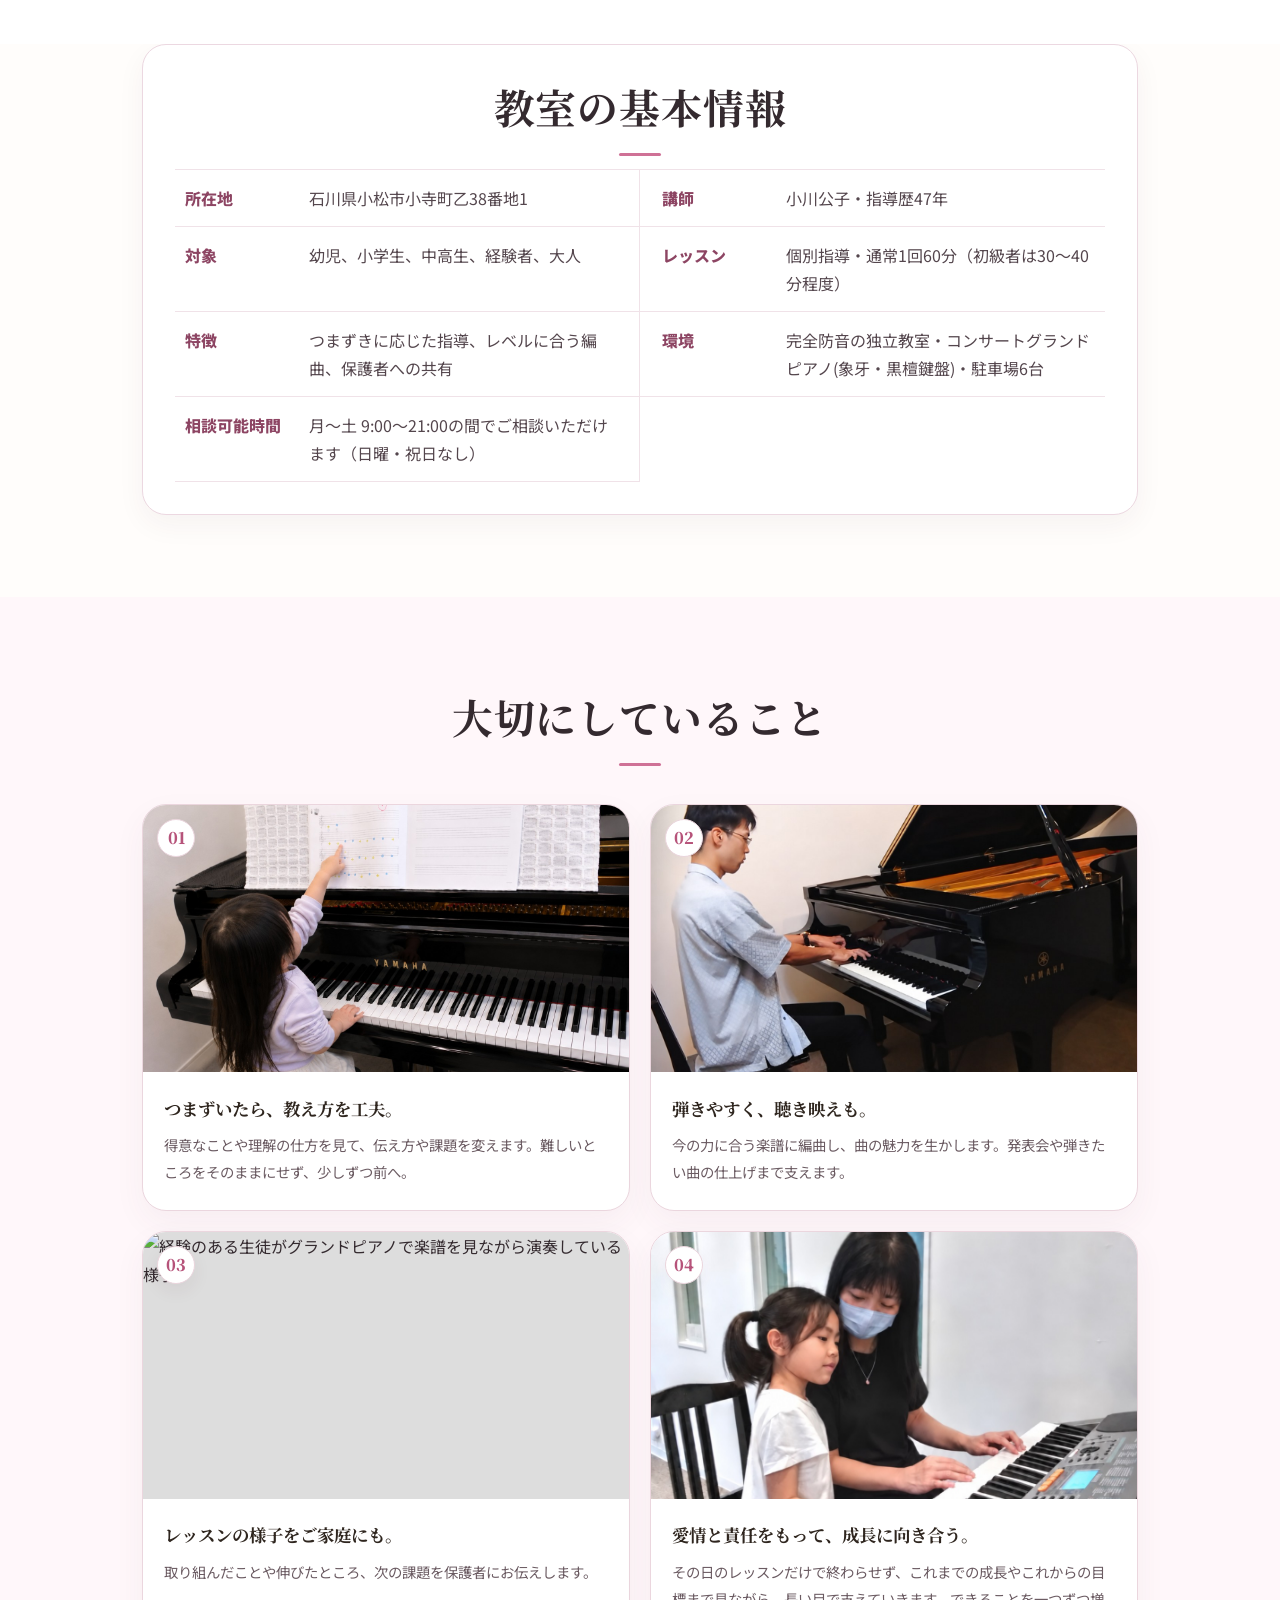
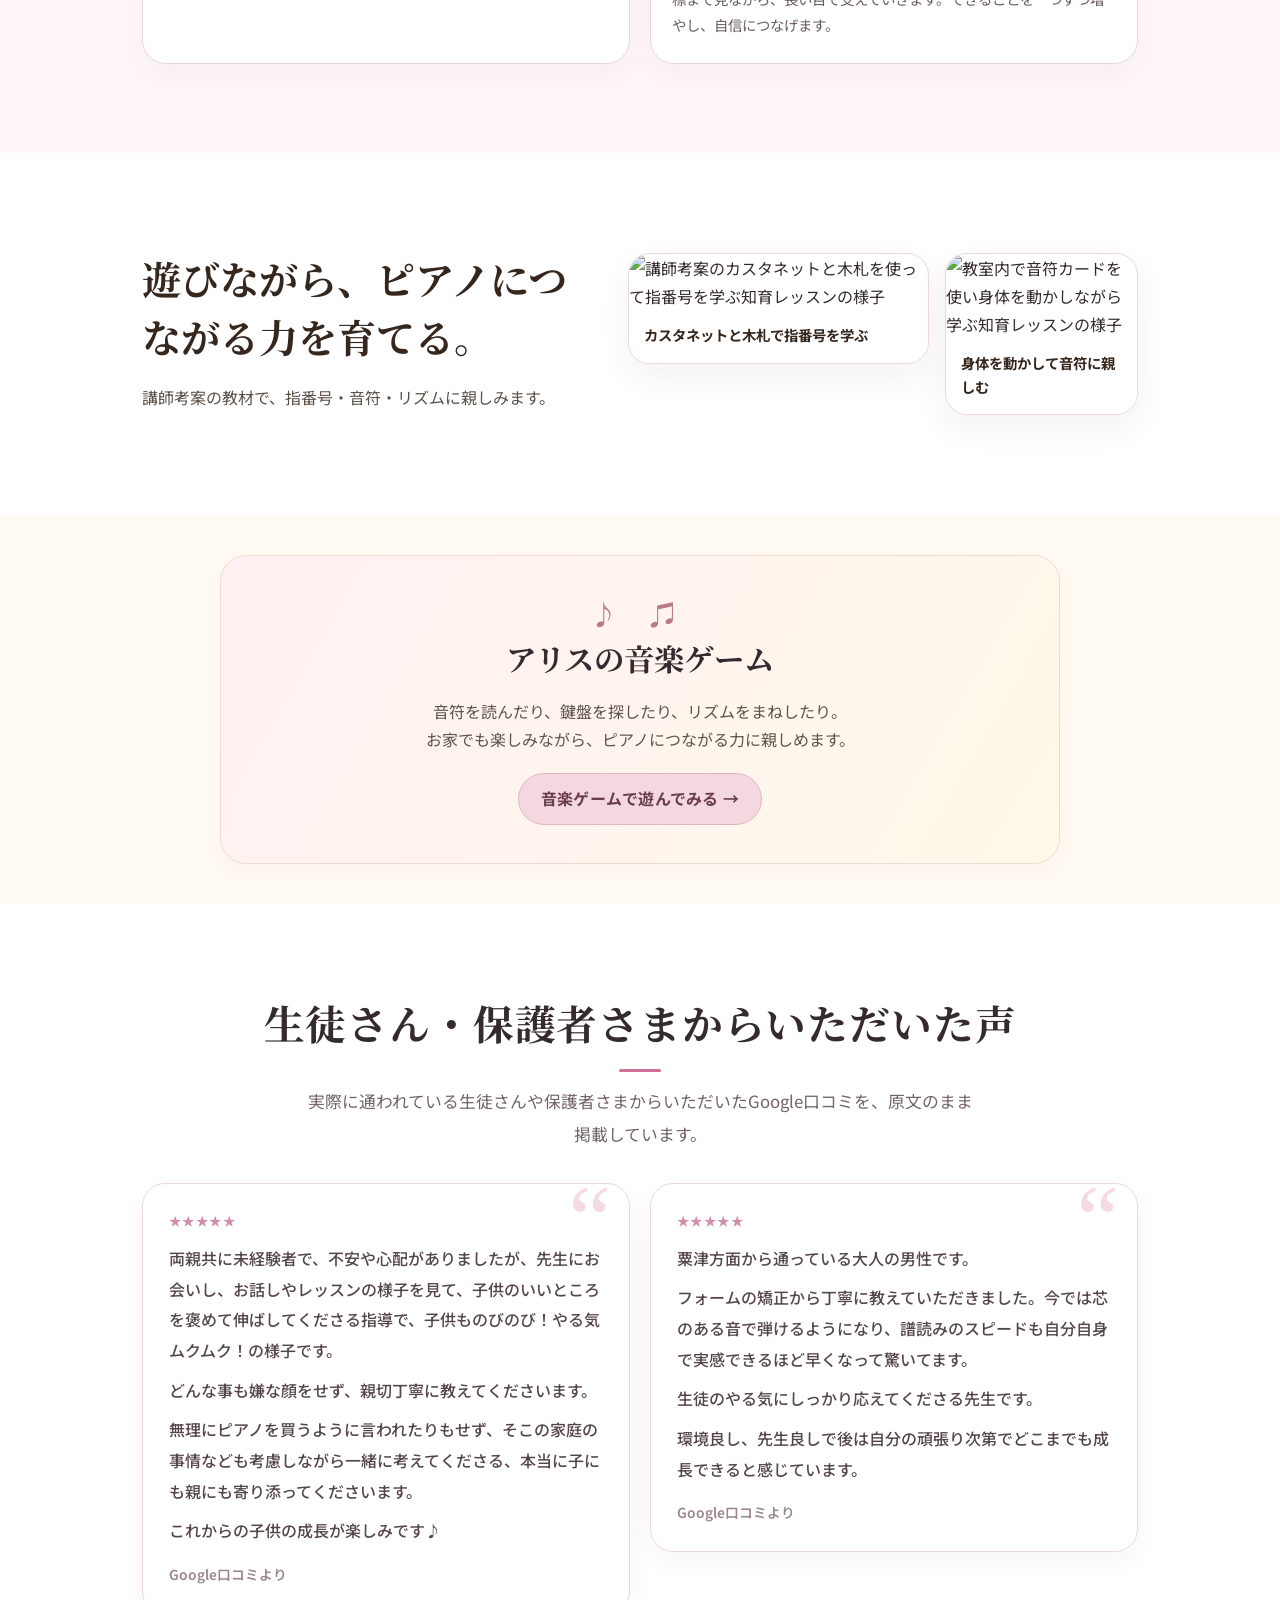
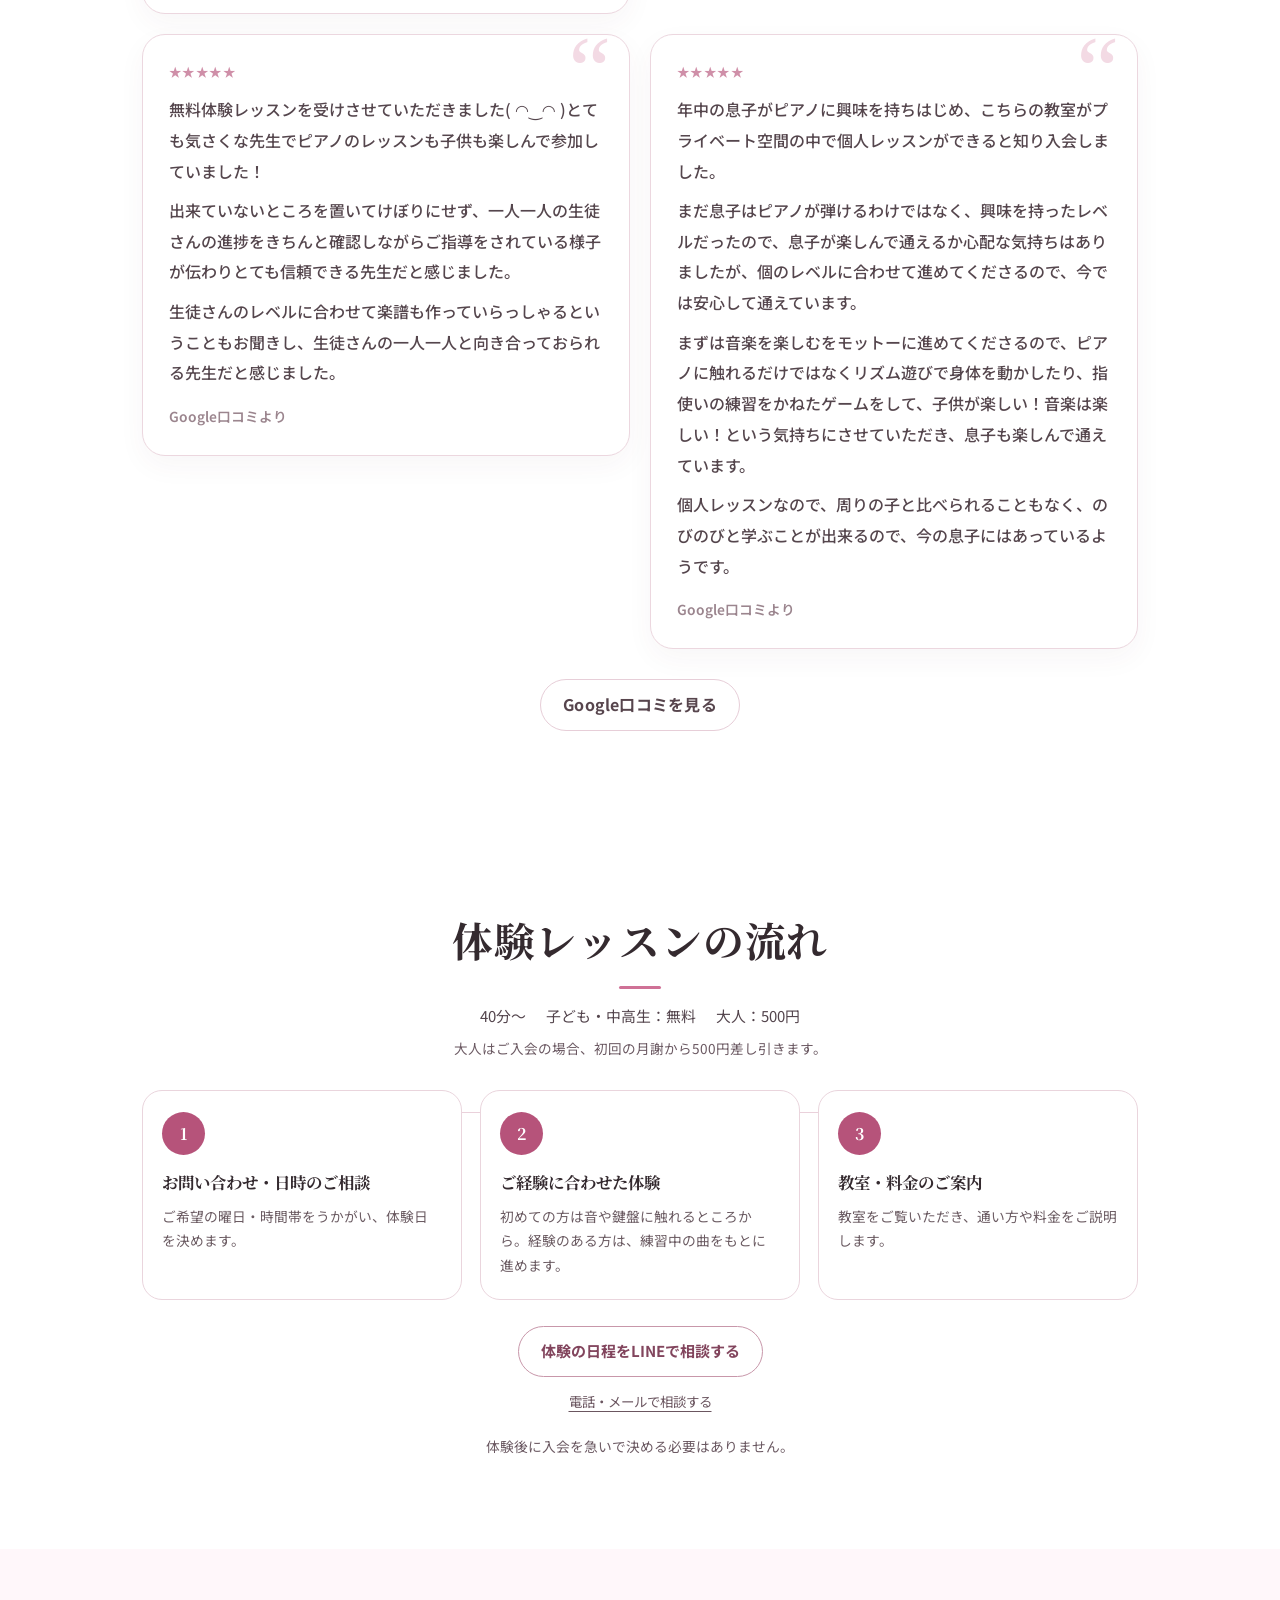
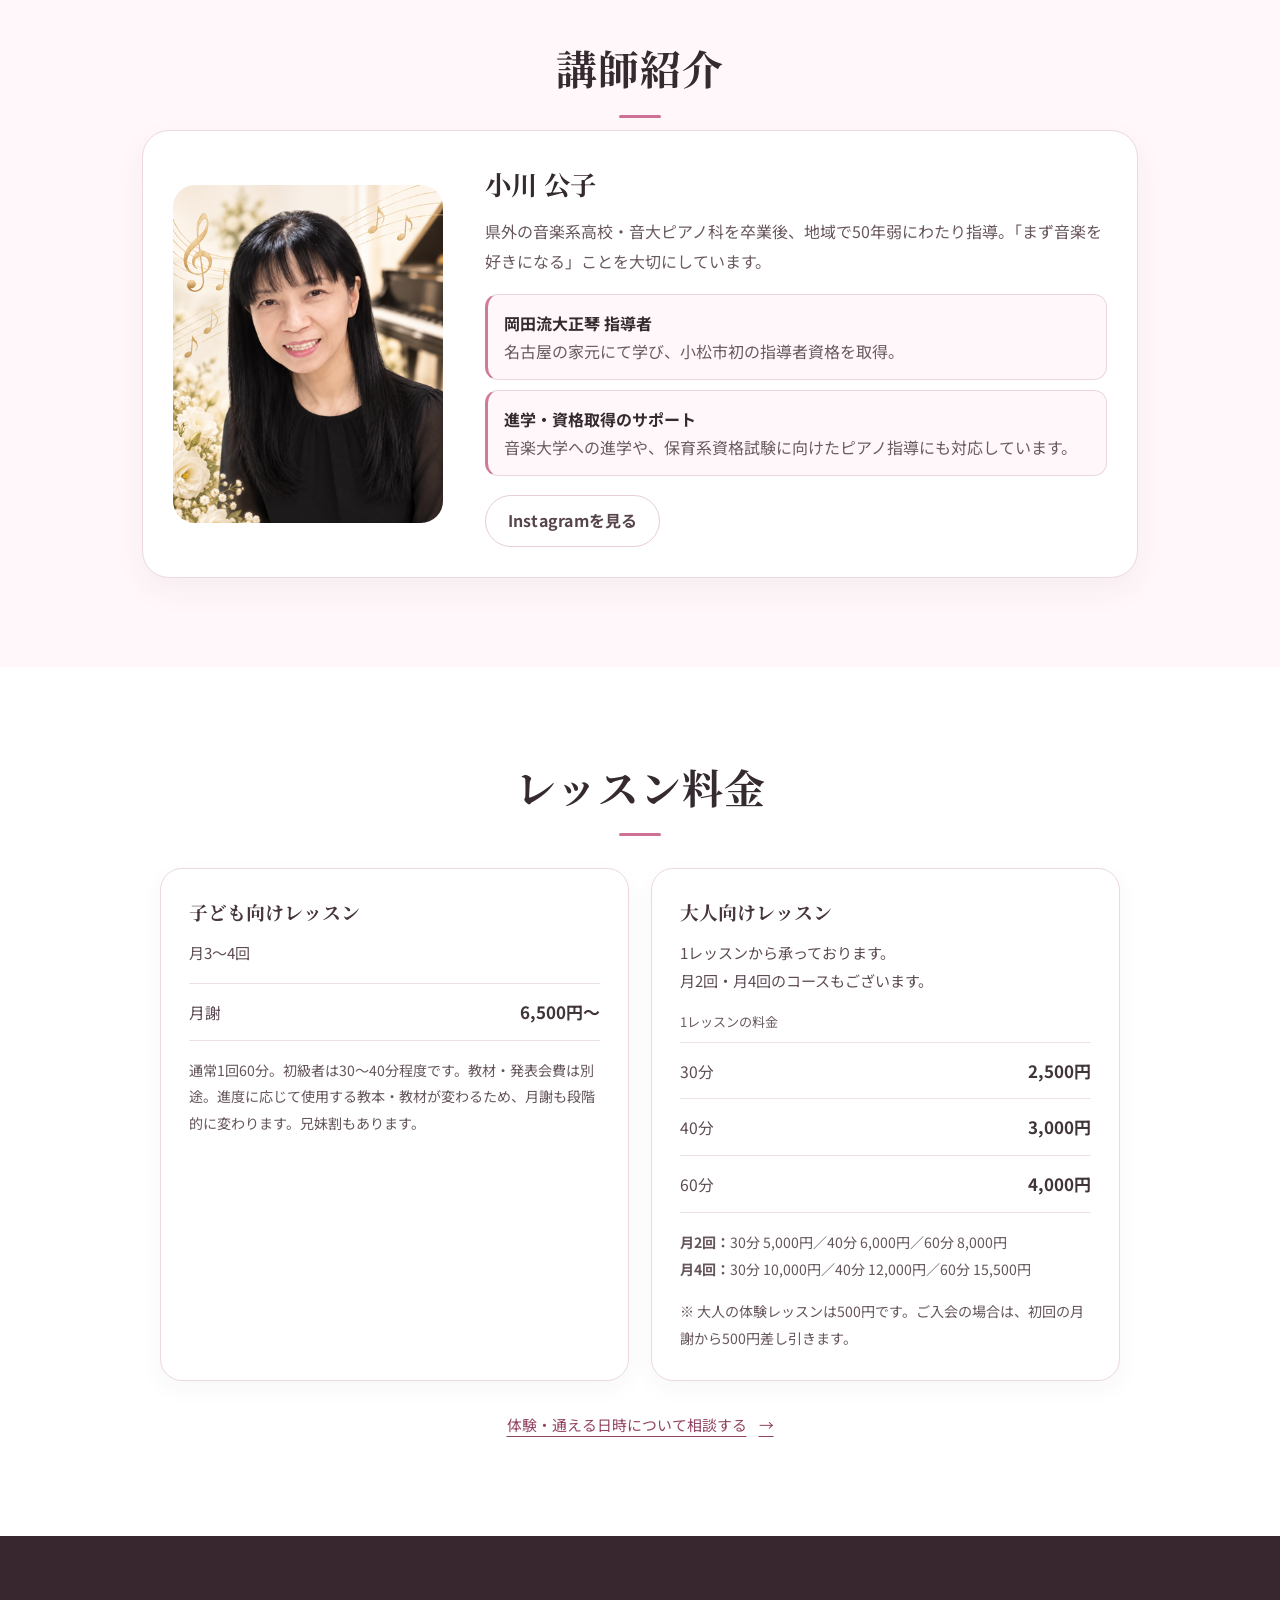
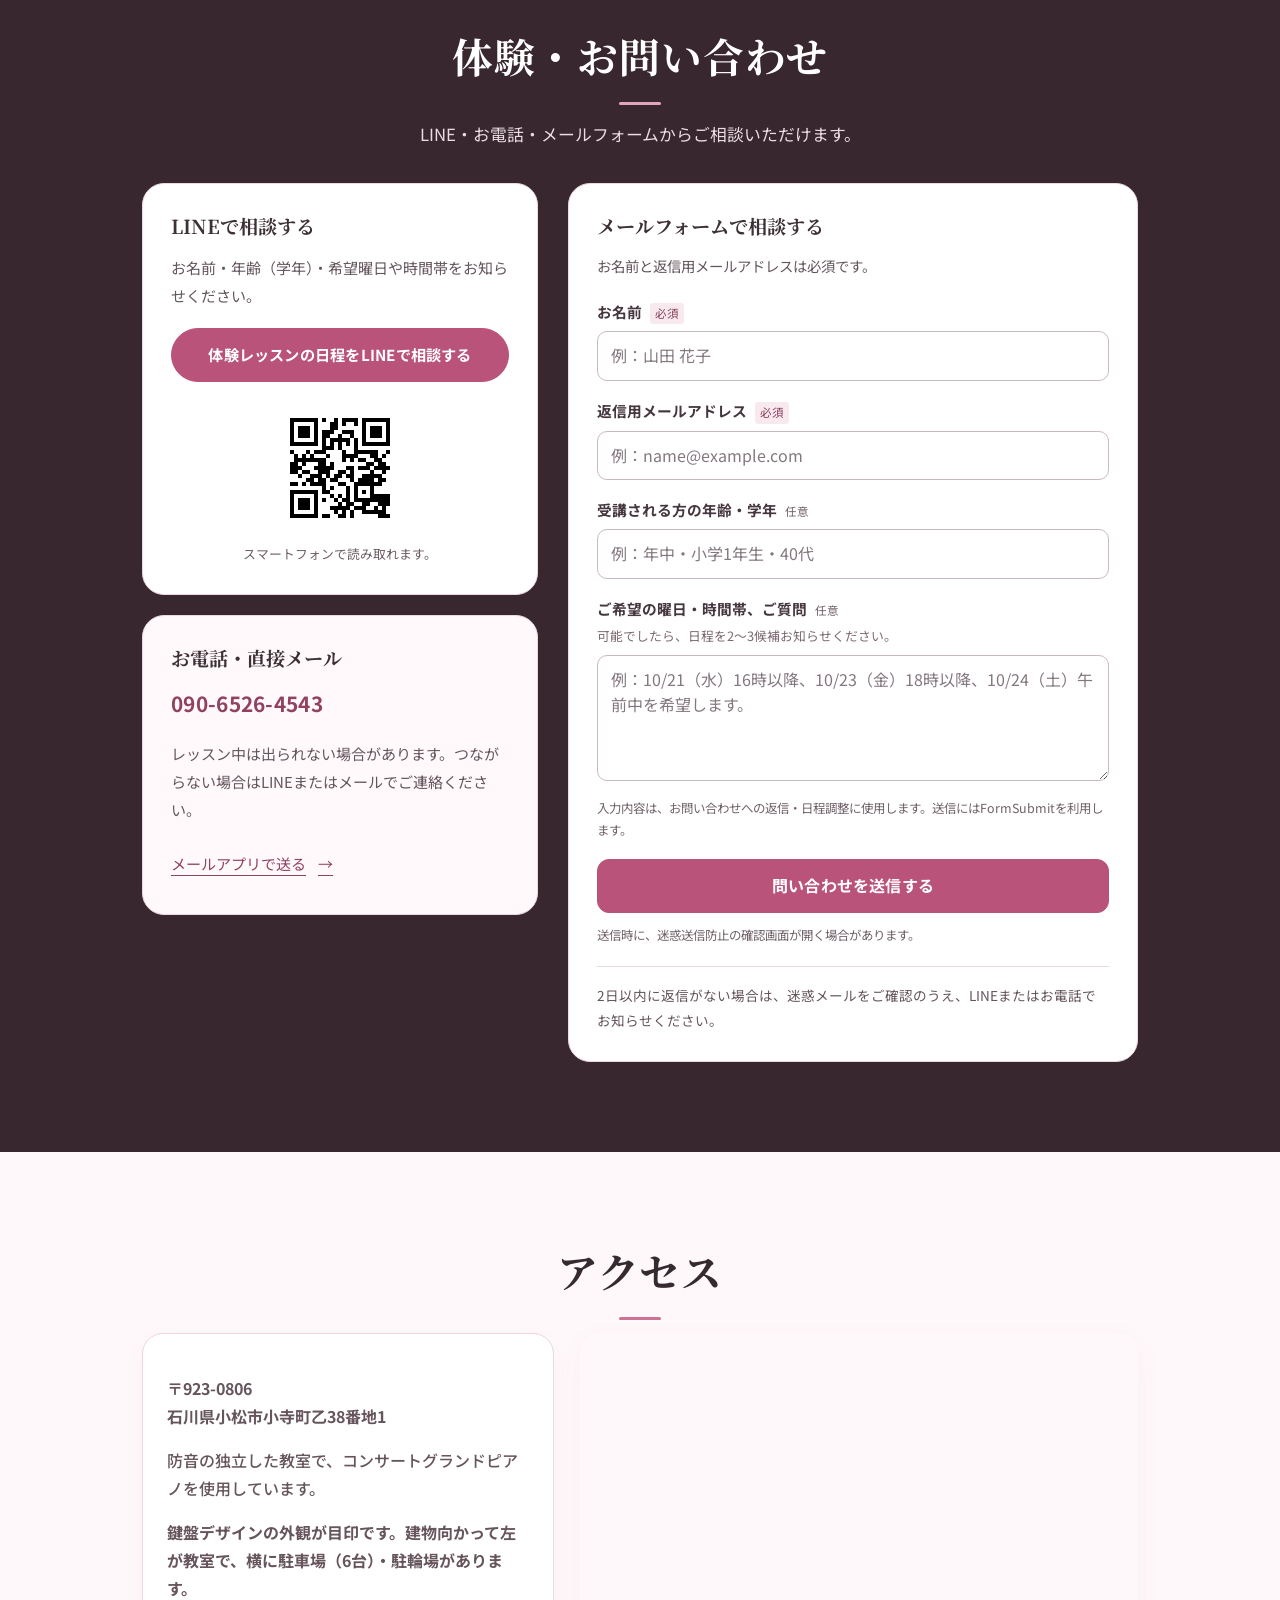
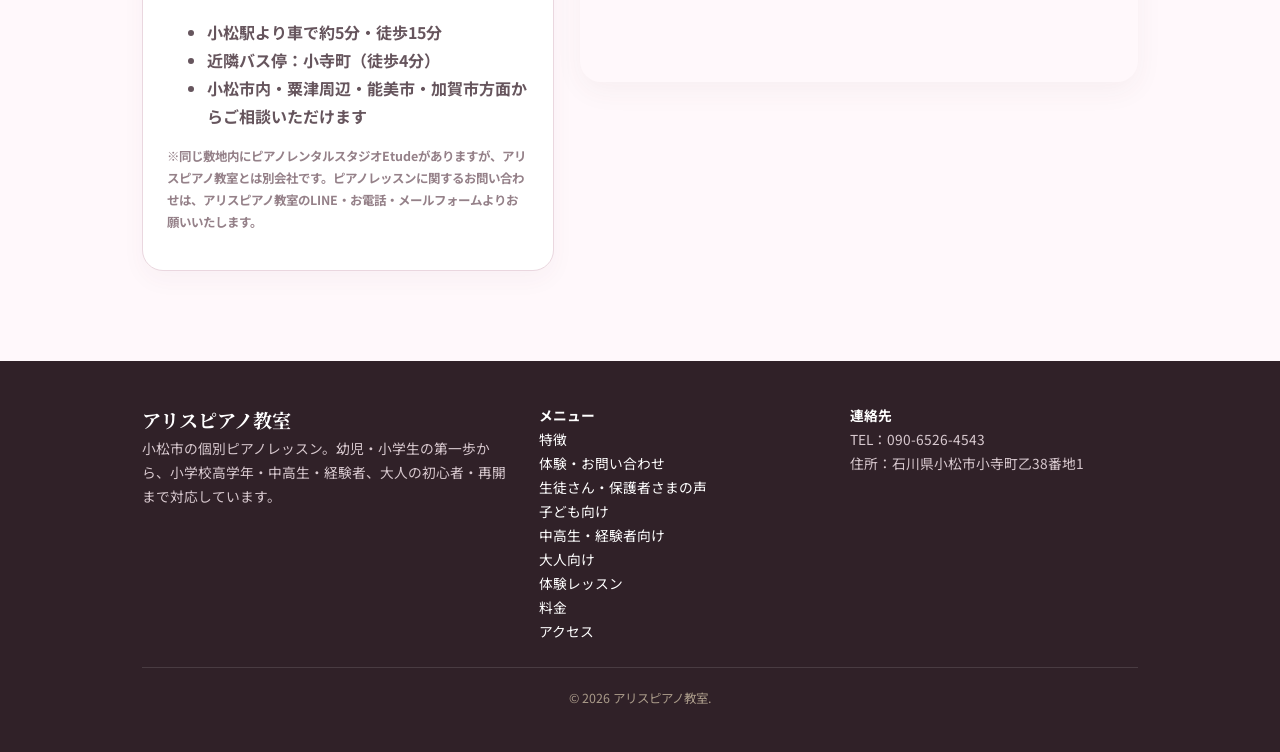
==== commit 49b48438: "Add files via upload" ====
--- a/index.html
+++ b/index.html
@@ -457,7 +457,7 @@
         },
         {
           "@type": "LocationFeatureSpecification",
-          "name": "コンサートグランドピアノ(象牙黒檀鍵盤)",
+          "name": "コンサートグランドピアノ(象牙・黒檀鍵盤)",
           "value": true
         },
         {
@@ -1495,8 +1495,8 @@
 <div><dt>対象</dt><dd>幼児、小学生、中高生、経験者、大人</dd></div>
 <div><dt>レッスン</dt><dd>個別指導・通常1回60分（初級者は30〜40分程度）</dd></div>
 <div><dt>特徴</dt><dd>つまずきに応じた指導、レベルに合う編曲、保護者への共有</dd></div>
-<div><dt>環境</dt><dd>完全防音の独立教室・コンサートグランドピアノ(象牙黒檀鍵盤)・駐車場6台</dd></div>
-<div><dt>相談可能時間</dt><dd>月〜土 9:00〜21:00の間でご相談いただけます（日曜なし）</dd></div>
+<div><dt>環境</dt><dd>完全防音の独立教室・コンサートグランドピアノ(象牙・黒檀鍵盤)・駐車場6台</dd></div>
+<div><dt>相談可能時間</dt><dd>月〜土 9:00〜21:00の間でご相談いただけます（日曜・祝日なし）</dd></div>
 </dl>
 </div>
 </div>
